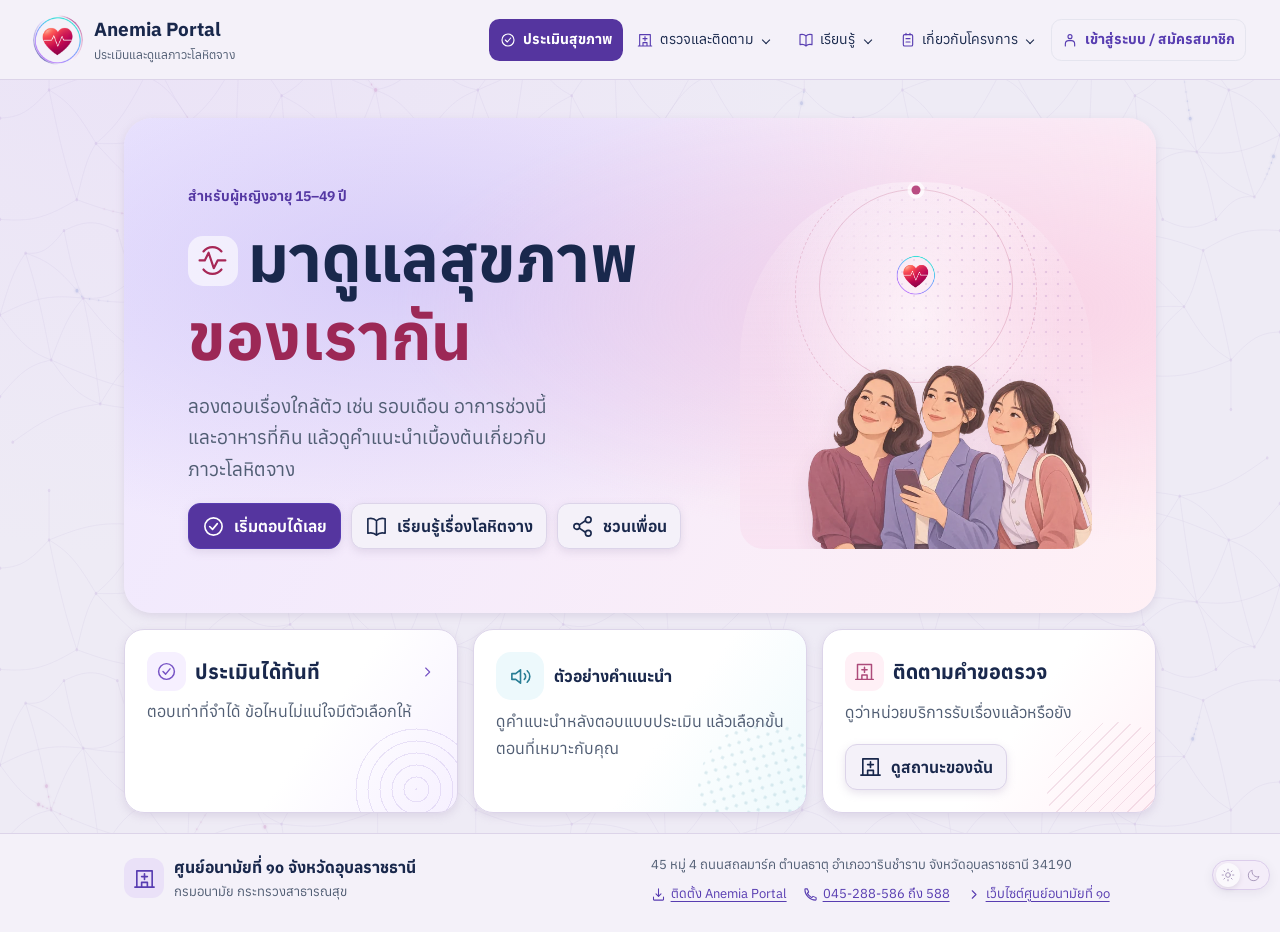
==== index.html @ a7cf9f2a "Balance spacing across the feature infographic" ====
<!doctype html><html lang="th"><head><meta charset="utf-8"><meta name="viewport" content="width=device-width,initial-scale=1"><title>Anemia Portal | ประเมินและดูแลภาวะโลหิตจาง</title><script src="theme.js?v=5"></script><script defer src="installed-update.js"></script><script defer src="public-navigation.js?v=3"></script><link rel="stylesheet" href="style.css?v=portal-ui-v177"><link rel="manifest" href="portal.webmanifest"><link rel="apple-touch-icon" href="portal-heart-192.png"><script defer src="staff-install.js?v=9"></script><script defer src="knowledge.js"></script><script defer src="health-region-map.js"></script><script defer src="national-registry.js"></script><script defer src="admin.js?v=monthly-bars-v23"></script><script defer src="facility-directory.js"></script><script defer src="assessment-questions.js"></script><script defer src="qrcode.js?v=2.0.4"></script><script defer src="request-receipt.js?v=2"></script><script defer src="request-scanner.js?v=3"></script><script defer src="app.js?v=portal-result-v28"></script></head><body class="public-site" data-public-install-invite="home">
<header class="public-header"><div class="bar"><button class="brand" data-go="home"><span class="mark" data-icon="drop"></span><span>Anemia Portal<small>ประเมินและดูแลภาวะโลหิตจาง</small></span></button><a class="public-install-link" href="portal-install.html" data-public-install aria-label="ติดตั้งแอป Anemia Portal"><span data-icon="download"></span>ติดตั้งแอป</a><button class="public-menu-toggle" type="button" aria-controls="public-navigation" aria-expanded="false" hidden><span data-icon="menu"></span>เมนู</button><nav id="public-navigation" aria-label="เมนูหลัก">
  <button type="button" class="public-assessment-link" data-go="start"><span data-icon="check"></span>ประเมินสุขภาพ</button>
  <details class="public-nav-group" name="portal-navigation">
    <summary><span data-icon="hospital"></span>ตรวจและติดตาม<span class="public-nav-chevron" aria-hidden="true"></span></summary>
    <div class="public-nav-links">
      <button type="button" data-go="facility-directory"><span data-icon="hospital"></span>ค้นหาโรงพยาบาลและ รพ.สต.</button>
      <button type="button" data-go="track"><span data-icon="history"></span>ติดตามคำขอ</button>
    </div>
  </details>
  <details class="public-nav-group" name="portal-navigation">
    <summary><span data-icon="book"></span>เรียนรู้<span class="public-nav-chevron" aria-hidden="true"></span></summary>
    <div class="public-nav-links">
      <a href="participant-programme.php"><span data-icon="calendar"></span>กิจกรรม 12 สัปดาห์</a>
      <button type="button" data-go="learn"><span data-icon="book"></span>คลังความรู้</button>
      <a href="school-join.php"><span data-icon="book"></span>กิจกรรมโรงเรียน</a>
    </div>
  </details>
  <details class="public-nav-group" name="portal-navigation">
    <summary><span data-icon="history"></span>เกี่ยวกับโครงการ<span class="public-nav-chevron" aria-hidden="true"></span></summary>
    <div class="public-nav-links">
      <a href="index.html?view=features"><span data-icon="check"></span>ฟีเจอร์เด่นของ Anemia Portal</a>
      <button type="button" data-go="project"><span data-icon="history"></span>ข้อมูลโครงการ</button>
      <button type="button" data-go="open-data"><span data-icon="chart"></span>สถิติรายพื้นที่ (Open Data)</button>
      <a href="feedback.php"><span data-icon="check"></span>ประเมินการใช้งาน</a>
    </div>
  </details>
  <a class="public-account-link" data-public-account-guest href="participant-account.php?return=account"><span data-icon="person"></span>เข้าสู่ระบบ / สมัครสมาชิก</a>
  <details class="public-nav-group public-nav-account" name="portal-navigation" hidden>
    <summary class="public-account-link"><span data-icon="person"></span><img data-public-profile-photo width="24" height="24" alt="" hidden><span data-public-profile-name>บัญชีของฉัน</span><span class="public-nav-chevron" aria-hidden="true"></span></summary>
    <div class="public-nav-links">
      <a href="participant-account.php?return=portal"><span data-icon="person"></span>โปรไฟล์</a>
      <a href="participant-account.php?return=portal#participant-activity-title"><span data-icon="star"></span>กิจกรรมและแต้ม</a>
      <button type="button" data-go="team-challenge"><span data-icon="share"></span>ทีมของฉัน</button>
      <a href="participant-account.php?return=portal#participant-settings"><span data-icon="lock"></span>ตั้งค่าบัญชี</a>
    </div>
  </details>
</nav></div></header>
<main id="main" tabindex="-1">
 <section class="panel portal-startup" id="portal-startup">
  <h1 class="title">Anemia Portal</h1>
  <p id="portal-startup-message" role="status">กำลังเปิดหน้าบ้าน</p>
  <div class="actions">
   <a class="action primary" href="index.html">โหลดหน้าใหม่</a>
   <a class="action" href="login.php">เข้าสู่ระบบ</a>
  </div>
  <noscript><p>เปิด JavaScript ในเบราว์เซอร์เพื่อใช้แบบประเมิน คลังความรู้ และค้นหาสถานบริการ</p></noscript>
 </section>
</main>
<script>
window.addEventListener('load', () => {
 const message = document.getElementById('portal-startup-message');
 if (message) message.textContent = 'ยังเปิดหน้าบ้านไม่ได้ ลองโหลดหน้าใหม่อีกครั้ง';
},{once:true});
</script><footer class="site-footer">
  <div class="footer-inner">
    <div class="footer-identity">
      <span class="mark" data-icon="hospital"></span>
      <div><strong>ศูนย์อนามัยที่ ๑๐ จังหวัดอุบลราชธานี</strong>
        <p>กรมอนามัย กระทรวงสาธารณสุข</p></div>
    </div>
    <address>
      <p>45 หมู่ 4 ถนนสถลมาร์ค ตำบลธาตุ อำเภอวารินชำราบ จังหวัดอุบลราชธานี 34190</p>
      <div class="footer-links">
        <a href="portal-install.html" data-public-install><span data-icon="download"></span>ติดตั้ง Anemia Portal</a>
        <a href="tel:+6645288586"><span data-icon="phone"></span>045-288-586 ถึง 588</a>
        <a href="https://hpc10.anamai.moph.go.th/" target="_blank" rel="noopener"><span data-icon="next"></span>เว็บไซต์ศูนย์อนามัยที่ ๑๐</a>
      </div>
    </address>
  </div>
</footer>
</body></html>
---- style.css ----
@font-face {
  font-family: Anuphan;
  src: url("Anuphan.ttf") format("truetype");
  font-weight: 100 900;
  font-display: swap;
}
:root{color-scheme:light;--ink:#19284c;--muted:#505d73;--violet:#583db1;--line:#e5e5ef;--pink:#a72756}*{box-sizing:border-box}body{margin:0;background:#faf9fe;color:var(--ink);font-family:Anuphan,"Leelawadee UI",Tahoma,sans-serif;line-height:1.65}header{background:white;border-bottom:1px solid var(--line)}.bar{max-width:1080px;margin:auto;display:flex;justify-content:space-between;align-items:center;padding:14px 24px;gap:12px}.brand{display:flex;align-items:center;gap:12px;text-align:left;font-weight:720;font-size:19px;padding:0;border:0}.brand small{display:block;font-size:12px;font-weight:400;color:var(--muted)}.mark,.iconbox{display:grid;place-items:center;border-radius:15px;background:#f0eaff;color:var(--violet);width:48px;height:48px;flex:none}.mark{background:#fbe7ef;color:var(--pink)}nav{display:flex;gap:8px}button{font:inherit;cursor:pointer;border:1px solid transparent;background:transparent;color:inherit;border-radius:12px;padding:9px 13px}button:hover{background:#f0eaff}button:focus-visible{outline:3px solid #8670e0;outline-offset:3px}main{max-width:1080px;margin:auto;padding:38px 24px 20px;min-height:70vh;outline:none}.hero{border-radius:28px;padding:clamp(25px,6vw,64px);background:linear-gradient(120deg,#eee8ff,#fff0f5);display:grid;grid-template-columns:1.5fr 1fr;align-items:center;gap:24px}.hero h1{font-size:clamp(37px,5.3vw,64px);font-weight:790;line-height:1.23;margin:10px 0 15px}.hero h1 span{display:block;color:#9c2856}.hero p{font-size:clamp(16px,2vw,19px);max-width:33ch}.hero p,p{color:var(--muted);margin:8px 0 18px}.eyebrow{color:#5437a3;font-size:14px;font-weight:660}.hero-art{display:grid;place-items:center;min-height:235px;position:relative}.hero-art .halo{display:grid;place-items:center;width:190px;height:190px;border-radius:50%;background:#fff9;box-shadow:0 0 0 18px #ffffff59,0 0 0 35px #ffffff38;color:#ae3563}.halo svg{width:98px;height:98px}.actions{display:flex;gap:10px;flex-wrap:wrap}.action{display:inline-flex;align-items:center;justify-content:center;gap:9px;background:white;border-color:#dcd7ed;font-weight:650}.primary{background:var(--violet);border-color:var(--violet);color:white}.primary:hover{background:#493198}.grid{display:grid;grid-template-columns:repeat(3,minmax(0,1fr));gap:15px;margin-top:16px}.card,.panel{background:white;border:1px solid var(--line);border-radius:20px;padding:22px}.card h3{font-size:20px;font-weight:700;margin:10px 0 3px}.panel{max-width:690px;margin:auto;padding:clamp(20px,5vw,40px)}.wide{max-width:none}.title{line-height:1.38;font-weight:720;margin:13px 0}.panel h1.title{font-size:clamp(26px,4.4vw,37px)}.panel h2.title{font-size:clamp(20px,3vw,26px)}.choice{display:block;width:100%;text-align:left;border-color:#ddd9eb;margin:9px 0;padding:13px 15px;background:#fff}.progress{height:7px;background:#eeeaf7;border-radius:12px;overflow:hidden;margin:12px 0 24px}.progress div{height:100%;background:#785bd4}.status{display:flex;align-items:center;gap:14px;padding:15px;border-radius:14px;background:#f0ecfb;margin:12px 0}.status.high{background:#fff0f2;color:#9b254a}.status.low{background:#e9f7ef;color:#176746}.status.medium{background:#fff4df;color:#78520b}.status strong{display:block}.stack>*+*{margin-top:12px}.back{padding-left:0;color:var(--violet);margin-bottom:10px}.notice{font-size:14px;color:var(--muted)}table{width:100%;border-collapse:collapse}th,td{text-align:left;padding:12px;border-bottom:1px solid var(--line)}footer{text-align:center;padding:20px;color:var(--muted);font-size:13px}svg{width:23px;height:23px;vertical-align:middle}.small{font-size:14px}select{font:inherit;width:100%;padding:10px;border:1px solid #dcd7ed;border-radius:10px;background:white;margin:8px 0 16px}@media(max-width:680px){main{padding:20px 14px}.bar{padding:10px 14px}.brand{font-size:16px}.brand small{display:none}nav button{padding:7px;font-size:13px}.hero{grid-template-columns:1fr}.hero-art{display:none}.grid{grid-template-columns:1fr}.actions .action{flex-grow:1}.tablewrap{overflow:auto}}
/* Keep motion on the illustrations and feedback, away from text being read. */
.hero { position: relative; overflow: hidden; isolation: isolate; }
.hero::before {
  content: ""; position: absolute; z-index: -1; inset: -45%;
  background: radial-gradient(ellipse at 68% 44%, #f6b6d580, transparent 32%),
              radial-gradient(ellipse at 38% 40%, #bcb0f580, transparent 34%);
  animation: hero-glow 12s ease-in-out infinite alternate;
}

.hero > div:first-child, .panel { animation: enter-screen .34s ease-out both; }
.hero + .grid .card { animation: enter-screen .42s ease-out both; }
.hero + .grid .card:nth-child(2) { animation-delay: .07s; }
.hero + .grid .card:nth-child(3) { animation-delay: .14s; }
.status .iconbox { animation: arrive-icon .42s ease-out both; }
.action, .choice { transition: background-color .18s, border-color .18s, box-shadow .18s, transform .18s; }
.action:active, .choice:active { transform: scale(.98); }
@media (hover:hover) {
  .action:hover { transform: translateY(-2px); box-shadow: 0 6px 15px #583db120; }
  .choice:hover { border-color: #a997d9; }
}
@keyframes hero-glow { from { transform: translate(-4%, -2%); } to { transform: translate(5%, 4%) scale(1.08); } }
@keyframes float-drop { 0%,100% { transform: translateY(0); } 50% { transform: translateY(-9px); } }
@keyframes enter-screen { from { opacity: 0; transform: translateY(9px); } to { opacity: 1; transform: translateY(0); } }
@keyframes arrive-icon { from { opacity: 0; transform: scale(.82); } to { opacity: 1; transform: scale(1); } }
@media (max-width:680px) {
  .hero-art { display: grid; min-height: 100px; grid-row: 1; justify-self: end; }
  .hero-art .halo { width: 76px; height: 76px; box-shadow: 0 0 0 10px #ffffff60; }
  .hero-art .halo svg { width: 46px; height: 46px; }
  .hero { gap: 3px; }
}
@media (prefers-reduced-motion:reduce) {
  .hero::before, .hero-art .halo, .hero-ring,
  .hero > div:first-child, .panel, .hero + .grid .card, .status .iconbox { animation: none; }
  .action, .choice { transition: none; }
  .action:hover, .action:active, .choice:active { transform: none; }
}
.question-top { display:flex; align-items:center; gap:18px; margin-bottom:14px; }
.question-top .back { flex:none; margin:0; }
.question-progress { height:5px; width:100%; background:#eeebf4; border-radius:99px; overflow:hidden; }
.question-progress span { display:block; height:100%; background:linear-gradient(90deg,#785bd4,#b55388); border-radius:inherit; }
.question-scene { padding:clamp(20px,5vw,34px); border-radius:20px; background:#f5edff; }
.scene-calendar { background:linear-gradient(130deg,#fcecf5,#f8efff); }
.scene-pulse { background:linear-gradient(130deg,#eee9ff,#f5f1ff); }
.scene-history { background:linear-gradient(130deg,#e9f3fc,#f1effc); }
.question-topic { display:inline-flex; gap:8px; align-items:center; color:#5437a3; background:#ffffffd4; border-radius:20px; padding:5px 12px; font-weight:690; }
.question-topic svg { width:19px; height:19px; }
.question-scene p { margin:15px 0 4px; }
.question-scene h1.title { font-size:clamp(22px,4vw,32px); margin:0; }
.question-options { margin:15px 0 9px; }
.question-options .choice { display:flex; align-items:center; justify-content:space-between; gap:12px; margin:8px 0; font-weight:620; }
.question-options svg { width:17px; height:17px; flex:none; color:#6950a8; }
.question-options .choice[aria-pressed=true] { background:#f3ecff; border-color:#a997d9; }
.question-top { margin-bottom:8px; justify-content:space-between; }
.progress-caption { background:#f0eafb; color:#583da8; font-size:14px; font-weight:660; padding:5px 12px; border-radius:999px; }
.question-progress { margin-bottom:16px; }
.question-scene { padding:21px 23px; }
.question-scene h1.title { margin:12px 0 2px; }
.question-scene p { margin:4px 0 0; }
.question-options .option-card { display:grid; grid-template-columns:44px minmax(0,1fr) 23px; gap:12px; min-height:67px; border-color:#e2dcec; border-radius:16px; box-shadow:0 2px 5px #30205208; }
.option-art { display:grid; place-items:center; width:44px; height:44px; border-radius:12px; color:#5a3ba5; background:#f0eafa; font-weight:750; }
.option-art svg { width:22px; height:22px; color:inherit; }
.option-copy strong { display:block; font-weight:700; }
.option-copy small { display:block; font-weight:450; color:var(--muted); line-height:1.45; }
.option-state { text-align:center; }
.answer-note { display:flex; align-items:center; gap:9px; margin-top:16px; padding:11px 13px; border-radius:12px; background:#f6f3fb; color:var(--muted); font-size:14px; }
.answer-note svg { flex:none; width:17px; height:17px; color:var(--violet); }
.result-summary { align-items:flex-start; padding:22px; }
.result-summary p { margin:0; }
.result-links { display:flex; flex-wrap:wrap; gap:9px; margin-top:14px; }
.action:disabled { opacity:.55; cursor:default; }
.question-scene { display:grid; grid-template-columns:minmax(0,1fr) clamp(70px,15vw,118px); align-items:center; gap:10px; }
.topic-art { display:grid; place-items:center; aspect-ratio:1; border-radius:45%; background:#ffffffa8; box-shadow:0 5px 16px #39235f10; }
.topic-art svg { width:90%; height:90%; filter:drop-shadow(0 4px 3px #29204124); }
.scene-food { background:linear-gradient(125deg,#e5f3ec,#f3f8eb); }
.scene-cup { background:linear-gradient(125deg,#faede4,#f9eef5); }
.option-art svg[viewBox="0 0 72 72"] { width:39px; height:39px; }
@media (max-width:410px) { .question-scene { grid-template-columns:minmax(0,1fr) 57px; padding:15px; } }
.measurements { margin-top:16px; }
.measurement-grid { display:grid; grid-template-columns:repeat(2,minmax(0,1fr)); gap:12px; }
.measurement-grid label { font-weight:650; }
.measurement-grid input { display:block; width:100%; min-height:48px; margin-top:6px; padding:9px 12px; color:var(--ink); background:white; border:1px solid #dcd7ed; border-radius:12px; font:inherit; }
.measurement-grid input:focus-visible { outline:2px solid var(--violet); outline-offset:2px; }
#measurement-message:empty { margin:12px 0; }
.result-next h2,.result-review h2 { font-size:19px; line-height:1.4; margin:0 0 10px; }
.next-card { width:100%; display:grid; grid-template-columns:auto minmax(0,1fr) auto; gap:12px; align-items:center; text-align:left; padding:13px; }
.next-card .iconbox { width:42px; height:42px; background:#ffffff29; color:white; }
.next-card strong,.next-card small { display:block; }
.next-card strong { font-size:17px; }
.next-card small { color:#f5eeff; line-height:1.45; }
.result-review { margin-top:14px; }
.result-review p { margin-bottom:12px; }
/* Result cards */
.result-view { display:grid; gap:14px; }
.result-view > .back { justify-self:start; margin:0; }
.result-view .result-summary {
  display:grid; grid-template-columns:minmax(0,1fr) auto; gap:16px;
  align-items:center; margin:0; padding:clamp(18px,4vw,28px);
  border-radius:24px; border:1px solid var(--result-edge);
  background:linear-gradient(132deg,var(--result-soft),var(--result-glow));
  color:var(--result-ink);
  --result-soft:#f7f2ff; --result-glow:#eee6ff; --result-ink:#523699; --result-edge:#e6d8fa;
}
.result-view .result-summary.low { --result-soft:#f2fbf6; --result-glow:#dff3e7; --result-ink:#216349; --result-edge:#cce6d7; }
.result-view .result-summary.medium { --result-soft:#fffbef; --result-glow:#fbeaca; --result-ink:#79500e; --result-edge:#f0dfb7; }
.result-view .result-summary.high { --result-soft:#fff6f7; --result-glow:#f9e1ea; --result-ink:#932b51; --result-edge:#f0cfdc; }
.result-copy p { color:var(--ink); }
.result-emblem {
  display:grid; place-items:center; width:clamp(52px,14vw,86px); aspect-ratio:1;
  border-radius:34%; background:#fff9; box-shadow:0 6px 20px #3d235213;
}
.result-emblem svg { width:54%; height:54%; }
.result-view .card { padding:clamp(16px,4vw,23px); box-shadow:0 4px 16px #32204d08; }
.result-view .next-card { border-radius:15px; background:linear-gradient(115deg,#5b3fb0,#6848b8); }
.result-view .next-card:hover { background:#4c319f; }
.result-view .result-review,.result-view > .notice,.result-view > .status { margin:0; }
.result-view > .status:not(.result-summary) { background:#f3eefc; border:1px solid #e6dcf6; border-radius:20px; align-items:flex-start; padding:clamp(16px,4vw,22px); }
.result-view .status p.small { margin-bottom:10px; }
.result-section-title { display:flex; align-items:center; gap:10px; margin-bottom:8px; }
.result-section-title .iconbox { width:36px; height:36px; border-radius:11px; }
.result-section-title h2 { margin:0; }
/* An illustrated result cover, followed by the actions on a single reading path. */
main:has(.result-view) { max-width:1000px; }
.panel:has(.result-view) { max-width:810px; padding:0; background:none; border:0; }
.result-view { gap:16px; }
.result-view .result-summary {
  position:relative; isolation:isolate; overflow:hidden; gap:0;
  padding:clamp(20px,5vw,42px); grid-template-columns:minmax(0,1.15fr) minmax(125px,.85fr);
  min-height:246px; border:0; border-radius:28px;
  background:radial-gradient(ellipse at 82% 12%,#ffffffc4 0%,transparent 56%),
             linear-gradient(122deg,var(--result-soft),var(--result-glow) 74%,var(--result-edge));
}
.result-copy { position:relative; z-index:1; }
.result-copy > .small {
  display:inline-flex; border-radius:999px; background:#ffffffa8;
  font-weight:700; padding:5px 12px; letter-spacing:.01em;
}
.result-copy h1.title { font-size:clamp(29px,5.2vw,48px); font-weight:800; line-height:1.15; margin:13px 0 10px; }
.result-copy p { max-width:29ch; }
.result-art { position:relative; display:grid; place-items:center; min-height:195px; color:var(--result-ink); }
.result-orbit { position:absolute; width:78%; max-width:208px; aspect-ratio:1; border:1px solid #ffffffd6; border-radius:50%; transform:rotate(-18deg) scaleY(.66); }
.result-orbit.orbit-inner { width:64%; transform:rotate(20deg) scaleY(.82); border-color:#ffffffa4; }
.result-emblem { width:clamp(88px,17vw,149px); border-radius:42%; background:#ffffffb8; box-shadow:0 21px 35px #4e305124,inset 0 0 0 1px #fff; transform:rotate(-8deg); }
.result-emblem svg { width:76%; height:76%; filter:drop-shadow(0 7px 7px #37204c29); }
.result-satellite { position:absolute; right:12%; top:17%; display:grid; place-items:center; width:38px; height:38px; border-radius:13px; background:white; box-shadow:0 7px 15px #4327481c; transform:rotate(10deg); }
.result-glint { position:absolute; left:13%; bottom:18%; font-size:25px; line-height:1; }
.result-view .card { border-color:#e8e2f0; border-radius:22px; box-shadow:0 8px 22px #3520520a; }
.result-next h2,.result-review h2 { font-size:22px; font-weight:750; }
.result-view .next-card { padding:15px; background:linear-gradient(110deg,#46308e,#7049be); }
.result-view .next-card strong { font-size:19px; }
.result-view > .status:not(.result-summary) { background:linear-gradient(105deg,#f5f0ff,#fcfaff); }
@media (max-width:520px) {
  .result-view .result-summary { grid-template-columns:minmax(0,1fr) 102px; min-height:190px; gap:4px; }
  .result-art { min-height:125px; }
  .result-emblem { width:76px; }
  .result-satellite { width:27px; height:27px; right:0; top:7%; }
  .result-satellite svg { width:17px; height:17px; }
  .result-glint { left:0; bottom:10%; font-size:18px; }
}

.hero-art .halo { z-index:1; }
.hero-ring {
  position:absolute; box-sizing:border-box; aspect-ratio:1; border-radius:50%;
  border:1px solid #a7275630; pointer-events:none;
  animation:hero-orbit 15s linear infinite;
}
.ring-inner { width:min(76%,241px); }
.ring-outer { width:min(91%,285px); border-style:dashed; animation-duration:23s; animation-direction:reverse; }
.hero-ring::after {
  content:""; position:absolute; top:0; left:50%; translate:-50% -50%;
  width:9px; height:9px; border-radius:50%; background:#b94c82;
  box-shadow:0 0 0 4px #ffffffa8;
}
.ring-outer::after { background:#8262c6; width:7px; height:7px; }
@keyframes hero-orbit { from { transform:rotate(18deg); } to { transform:rotate(378deg); } }
@media (max-width:680px) {
  .hero-art { justify-self:center; width:130px; min-height:130px; }
  .ring-inner { width:100px; }
  .ring-outer { width:124px; }
}
@media (prefers-reduced-motion:reduce) { .hero-ring { animation:none; } }

/* Place the portrait and orbit inside one illustration frame. */
.hero-art {
  isolation:isolate; overflow:hidden; align-self:stretch;
  min-height:290px; border-radius:48% 48% 24px 24px;
  background:radial-gradient(ellipse at 50% 37%,#fff9 2%,transparent 61%),
             linear-gradient(180deg,#ffffff30,#f8d6eb70);
}
.hero-art .halo {
  position:absolute; top:16%; width:68px; height:68px;
  box-shadow:0 0 0 9px #ffffff48; background:#ffffffbe;
}
.hero-art .halo svg { width:39px; height:39px; }
.hero-ring { top:2%; width:55%; z-index:0; }
.hero-ring.ring-outer { top:-3%; width:69%; }
.hero-pattern {
  position:absolute; inset:0; z-index:-1; pointer-events:none;
  background:radial-gradient(circle,#9967b177 1px,transparent 1.6px) 0 0 / 12px 12px;
  mask-image:radial-gradient(ellipse at 75% 23%,#0009 0%,transparent 53%);
}
.hero-portrait {
  position:absolute; z-index:2; width:min(91%,285px); height:auto;
  right:0; bottom:0; transform:scaleX(-1); transform-origin:center;
  opacity:.94; pointer-events:none;
  filter:drop-shadow(0 7px 12px #6f35551a);
}
@media (max-width:680px) {
  .hero { gap:20px; }
  .hero-art { grid-row:auto; min-height:170px; width:min(100%,310px); justify-self:center; }
  .hero-art .halo { top:10%; width:45px; height:45px; box-shadow:0 0 0 6px #ffffff48; }
  .hero-art .halo svg { width:26px; height:26px; }
  .hero-ring { top:0; width:104px; }
  .hero-ring.ring-outer { top:-7%; width:128px; }
  .hero-portrait { width:min(78%,175px); }
}
.data-hero { display:flex; align-items:flex-start; gap:14px; border:0; border-radius:20px; padding:clamp(16px,4vw,28px); background:linear-gradient(115deg,#eee7ff,#fff0f5); }
.data-hero p { margin-bottom:0; }
.data-filters { display:grid; grid-template-columns:repeat(2,minmax(0,1fr)); gap:12px; margin-top:18px; }
.data-filters label { font-weight:680; }
.data-filters select { margin-bottom:0; }
.data-kpis strong { display:block; font-size:clamp(26px,4vw,37px); color:var(--violet); line-height:1.2; }
.data-chart { margin-top:15px; }
.data-chart h2 { margin:0; font-size:22px; }
.data-row { display:grid; grid-template-columns:1fr auto; gap:5px 12px; margin-bottom:12px; }
.data-row strong { font-size:14px; }
.data-track { grid-column:1/-1; height:10px; background:#f1edf7; border-radius:999px; overflow:hidden; }
.data-track span { display:block; height:100%; border-radius:inherit; }
.data-track .low { background:#378b69; }.data-track .medium { background:#d6912e; }.data-track .high { background:#ad3a67; }
@media(max-width:460px) {
  .bar { flex-wrap:wrap; }
  .bar nav { flex-wrap:wrap; }
  .data-kpis { grid-template-columns:repeat(3,minmax(0,1fr)); gap:6px; }
  .data-kpis .card { padding:9px; font-size:12px; }
  .data-kpis strong { font-size:23px; }
}
/* Public dashboard */
.data-hero {
  position:relative; overflow:hidden; isolation:isolate; align-items:center; justify-content:space-between;
  padding:clamp(20px,5vw,40px);
  background:radial-gradient(ellipse at 88% 13%,#8768d0 0%,transparent 54%),linear-gradient(128deg,#29204e,#4e358e);
  color:#fff;
}
.data-hero .eyebrow { color:#eeeaff; }
.data-hero .eyebrow span { margin-left:7px; padding:3px 9px; border:1px solid #fff7; border-radius:20px; font-size:12px; }
.data-hero p { color:#f0eaff; }
.data-hero-art { display:grid; place-items:center; flex:none; width:118px; aspect-ratio:1; border:1px solid #ffffff45; border-radius:30%; background:#fff2; transform:rotate(-10deg); }
.data-hero-art .iconbox { width:74px; height:74px; background:#fff3; color:white; }
.data-hero-art svg { width:46px; height:46px; }
.data-toolbar { display:flex; align-items:end; gap:14px; padding:13px; margin-top:14px; border:1px solid var(--line); border-radius:16px; }
.data-toolbar .data-filters { flex:1; margin-top:0; }
.data-toolbar button { color:var(--violet); white-space:nowrap; min-height:48px; }
.data-kpis .card { position:relative; padding-top:16px; }
.data-kpis .iconbox { width:34px; height:34px; margin-bottom:10px; border-radius:11px; }
.data-kpis .iconbox svg { width:19px; height:19px; }
.data-kpis .card:nth-child(2) .iconbox { color:#216349; background:#e8f6ed; }
.data-kpis .card:nth-child(3) .iconbox { color:#79500e; background:#fff3da; }
.data-kpis strong { margin-bottom:5px; }
.data-chart { box-shadow:0 5px 20px #33225008; }
.data-cta { display:flex; flex-wrap:wrap; align-items:center; justify-content:space-between; gap:12px; background:#f6f0ff; }
@media(max-width:600px) {
 .data-toolbar { display:grid; gap:8px; }
 .data-toolbar button { justify-self:start; min-height:42px; }
 .data-hero-art { width:66px; }
 .data-hero-art .iconbox { width:45px; height:45px; }
 .data-hero-art svg { width:29px; height:29px; }
}
.data-heading { display:flex; align-items:center; gap:10px; }
.data-heading > svg { flex:none; width:25px; height:25px; }
.data-heading .iconbox { width:37px; height:37px; border-radius:11px; }
.data-heading .iconbox svg { width:20px; height:20px; }
.data-filter-label { display:flex; align-items:center; gap:7px; }
.data-filter-label svg { width:17px; height:17px; color:var(--violet); }
.home-title-icon {
  display:inline-grid; place-items:center; width:.78em; height:.78em; margin-right:.16em;
  border-radius:30%; background:#fff9; color:#a72756; vertical-align:.08em;
}
.home-title-icon svg { width:62%; height:62%; }
.home-card-title { display:flex; align-items:center; gap:9px; }
.hero + .grid .home-card-title { margin:0; }
.home-card-title .iconbox { width:39px; height:39px; border-radius:12px; }
.home-card-title svg { width:21px; height:21px; }
.bar nav button { display:inline-flex; align-items:center; gap:6px; white-space:nowrap; }
.bar nav svg { width:16px; height:16px; color:var(--violet); }
@media(max-width:600px) { .bar { flex-wrap:wrap; } }
/* Compact back navigation with a full touch target. */
.back {
  display:inline-grid; place-items:center; width:44px; height:44px;
  padding:0; margin:0 0 4px; border-radius:12px;
}
.back svg { width:20px; height:20px; }
.panel:has(> .back), .panel:has(> .question-top) { padding-top:clamp(8px,2vw,14px); }
.result-view { row-gap:12px; }
.result-view > .back { margin-bottom:-8px; }
.question-top { margin-bottom:5px; }
/* Decorative artwork and a single sweep on the homepage feature cards. */
.hero + .grid .card {
  position:relative;
  isolation:isolate;
  overflow:hidden;
  --feature-ink:#7754c5;
  --feature-pale:#f6f0ff;
  background:linear-gradient(125deg,#fff 57%,var(--feature-pale));
}
.hero + .grid .card:nth-child(2) {
  --feature-ink:#287e95;
  --feature-pale:#edf9fc;
}
.hero + .grid .card:nth-child(3) {
  --feature-ink:#ad4b7a;
  --feature-pale:#fff0f6;
}
.hero + .grid .card .iconbox {
  color:var(--feature-ink);
  background:var(--feature-pale);
}
.hero + .grid .card::before {
  content:"";
  position:absolute;
  inset:auto -27px -45px auto;
  z-index:-1;
  width:135px;
  aspect-ratio:1;
  border-radius:50%;
  opacity:.14;
  pointer-events:none;
  background:repeating-radial-gradient(circle,var(--feature-ink) 0 1px,transparent 1px 12px);
}
.hero + .grid .card:nth-child(2)::before {
  background:radial-gradient(circle,var(--feature-ink) 1.3px,transparent 2px) 0 0 / 10px 10px;
  transform:rotate(-16deg);
}
.hero + .grid .card:nth-child(3)::before {
  background:repeating-linear-gradient(135deg,var(--feature-ink) 0 1px,transparent 1px 10px);
}
.hero + .grid .card::after {
  content:"";
  position:absolute;
  inset:0;
  z-index:-1;
  pointer-events:none;
  background:linear-gradient(110deg,transparent 29%,#9b7cda24 45%,#fff 50%,#9b7cda24 55%,transparent 71%);
  transform:translateX(-110%);
}
@media (hover:hover) and (prefers-reduced-motion:no-preference) {
  .hero + .grid .card:hover::after { animation:feature-sweep .7s ease-out both; }
}
@keyframes feature-sweep {
  from { transform:translateX(-110%); }
  to { transform:translateX(110%); }
}
.knowledge-hero { background:linear-gradient(115deg,#ede6ff,#fff1f6); border:0; border-radius:21px; padding:clamp(16px,4vw,26px); }
.knowledge-hero .iconbox { background:#fff9; margin-bottom:8px; }
.knowledge-hero p { margin-bottom:0; }
.knowledge-tools { margin:18px 0; }
.knowledge-tools label { display:block; font-weight:700; }
.knowledge-tools input { font:inherit; width:min(100%,430px); padding:10px 13px; margin:4px 0 10px; border:1px solid #dcd7ed; border-radius:12px; }
.knowledge-filters { display:flex; flex-wrap:wrap; gap:7px; }
.knowledge-filters .action[aria-pressed=true] { background:var(--violet); color:white; }
.knowledge-grid { display:grid; grid-template-columns:repeat(2,minmax(0,1fr)); gap:10px; }
.knowledge-card { width:100%; display:grid; grid-template-columns:auto minmax(0,1fr) auto; gap:11px; align-items:center; padding:14px; text-align:left; }
.knowledge-card:hover { background:#f8f4ff; border-color:#cdbbeb; }
.knowledge-card strong,.knowledge-card small,.knowledge-card span span { display:block; }
.knowledge-card strong { font-size:17px; }
.knowledge-card small { color:var(--violet); }
.knowledge-card span span { color:var(--muted); font-size:14px; }
.knowledge-card > svg { width:17px; color:var(--violet); }
.knowledge-body { padding:9px 0; }
.knowledge-body p { color:var(--ink); }
.knowledge-program { margin-top:20px; }
.knowledge-program h2,.knowledge-sources h2 { margin:0; font-size:20px; }
.knowledge-sources a { color:var(--violet); }
@media(max-width:680px) { .knowledge-grid { grid-template-columns:1fr; } }
.site-footer { padding:0; border-top:1px solid var(--line); background:#f4effa; text-align:left; }
.footer-inner { max-width:1080px; margin:auto; padding:20px 24px; display:flex; flex-wrap:wrap; justify-content:space-between; align-items:flex-start; gap:12px 24px; }
.footer-identity { display:flex; align-items:center; gap:10px; }
.footer-identity .mark { width:40px; height:40px; border-radius:12px; background:#eae1f8; color:var(--violet); }
.footer-identity strong { font-size:16px; color:var(--ink); }
.site-footer p { margin:0; }
.site-footer address { font-style:normal; }
.footer-links { display:flex; flex-wrap:wrap; column-gap:16px; }
.footer-links a { display:inline-flex; align-items:center; gap:5px; min-height:36px; color:var(--violet); text-underline-offset:3px; }
.footer-links svg { width:15px; height:15px; }
@media(max-width:680px) { .footer-inner { padding:16px; } }
body:has(.admin-shell) main { max-width:1380px; }
.panel:has(.admin-shell) { padding:0; overflow:hidden; }
.admin-shell { display:block; }
.admin-brand { display:flex; align-items:center; gap:9px; font-size:17px; margin-bottom:15px; }
.admin-tab { display:flex; align-items:center; gap:9px; text-align:left; }
.admin-tab[aria-current=page] { background:#e4d9f8; color:#452d91; font-weight:750; }
.admin-tab svg { width:18px; height:18px; }
.admin-content { min-width:0; padding:clamp(14px,3vw,30px); }
.admin-heading { padding:clamp(15px,3vw,26px); background:linear-gradient(110deg,#302657,#674ab0); color:white; border-radius:18px; margin-bottom:16px; }
.admin-heading .title,.admin-heading p { margin:0; }
.admin-heading p { color:#f0e8ff; margin-top:5px; }
.admin-filters { display:grid; grid-template-columns:repeat(2,minmax(0,240px)); gap:10px; }
.admin-filters select { margin-bottom:0; }
.admin-report-meta { margin:9px 0 13px; }
.admin-kpis,.admin-accounts { display:grid; grid-template-columns:repeat(auto-fit,minmax(150px,1fr)); gap:10px; margin-bottom:15px; }
.admin-kpis .card,.admin-account { padding:14px; }
.admin-kpis .iconbox { width:35px; height:35px; border-radius:10px; }
.admin-kpis .iconbox svg { width:18px; height:18px; }
.admin-kpis span:not(.iconbox),.admin-kpis strong { display:block; }
.admin-kpis strong { font-size:26px; color:var(--violet); }
.admin-report-top { display:flex; flex-wrap:wrap; align-items:center; justify-content:space-between; gap:10px; }
.admin-report h2,.admin-account h2 { font-size:18px; margin:0; }
.admin-report .notice { margin:12px 0 0; }
.admin-report .tablewrap { overflow:auto; }
.admin-table { margin-top:10px; }
.admin-table thead { background:#f4f0fb; }
.admin-table th,.admin-table td { white-space:nowrap; }
.admin-accounts { grid-template-columns:repeat(auto-fit,minmax(225px,1fr)); }
.admin-account p { margin:3px 0 9px; }
.admin-check { display:flex; align-items:center; gap:6px; margin-bottom:9px; }
@media(max-width:740px) {
 .admin-shell { grid-template-columns:1fr; }
}
@media print {
 body:has(.admin-shell) { background:white; }
 body:has(.admin-shell) > header,body:has(.admin-shell) > footer,.admin-shell .no-print { display:none!important; }
 body:has(.admin-shell) main,.admin-content { margin:0; padding:0; }
 .admin-shell { display:block; }
 .panel:has(.admin-shell),.admin-report { border:0; }
 .admin-heading { color:#19284c; background:none; border-bottom:1px solid #ddd; padding:0 0 10px; border-radius:0; }
 .admin-heading p { color:#505d73; }
 .admin-kpis { grid-template-columns:repeat(4,1fr); }
 .admin-report .tablewrap { overflow:visible; }
 .admin-table thead { display:table-header-group; }
 .admin-table tr { break-inside:avoid; }
 .admin-table td,.admin-table th { padding:6px; font-size:12px; }
}
.facility-search { margin-top:14px; }
.facility-search h2,.facility-card h2 { font-size:18px; margin:0; line-height:1.35; }
.facility-search label { display:block; font-weight:650; margin-top:12px; }
.facility-search select { margin-bottom:0; }
.facility-list { display:grid; gap:12px; }
.facility-heading { display:flex; align-items:center; gap:10px; }
.facility-heading p { margin:3px 0; }
.facility-badge { display:inline-flex; margin-top:10px; border-radius:99px; padding:4px 11px; color:#705211; background:#fff2d9; font-weight:650; font-size:14px; }
.facility-badge.onsite { color:#216049; background:#e6f6ed; }
.symptom-mode { margin-top:12px; }
.symptom-mode[aria-pressed=true] { color:var(--violet); background:#f0eaff; border-color:#bba9e6; }
.facility-query { display:flex; gap:8px; flex-wrap:wrap; margin:6px 0 12px; }
.facility-query input { flex:1 1 220px; max-width:100%; border:1px solid #dcd7ed; border-radius:12px; padding:9px 12px; font:inherit; }
.facility-map { margin-top:9px; text-decoration:none; }
.facility-heading h3 { margin:0; font-size:18px; }
.facility-tabs {
  display:flex; gap:6px; padding:5px; margin-top:16px; border:1px solid #e5def0;
  border-radius:15px; background:#f3eff9;
}
.facility-tab { flex:1; background:transparent; border-color:transparent; }
.facility-tab[aria-pressed=true] { background:#fff; color:#4e319d; border-color:#e3d8f4; box-shadow:0 2px 8px #3e235519; }
.facility-tab span { border-radius:20px; background:#ebe4f8; color:#513784; padding:1px 7px; font-size:13px; }
.page-heading {
  display:grid; grid-template-columns:auto minmax(0,1fr); align-items:start; gap:clamp(8px,2vw,15px);
}
.page-heading > .iconbox { width:clamp(44px,9vw,70px); height:clamp(44px,9vw,70px); margin:0; }
.page-heading > .iconbox svg { width:55%; height:55%; }
.page-heading h1.title { margin:0 0 6px; }

.data-hero { justify-content:flex-start; gap:clamp(12px,3vw,24px); }
.data-hero h1 > svg { display:none; }
.admin-visuals { display:grid; grid-template-columns:minmax(0,1.45fr) minmax(0,1fr); gap:12px; margin-bottom:15px; }
.admin-chart-card { padding:clamp(13px,2.7vw,21px); box-shadow:0 5px 18px #39235d0b; }
.admin-chart-title { display:flex; align-items:flex-start; gap:10px; }
.admin-chart-title .iconbox { width:38px; height:38px; border-radius:12px; }
.admin-chart-title .iconbox svg { width:21px; height:21px; }
.admin-chart-title h2 { font-size:18px; line-height:1.4; margin:0; }
.admin-chart-title p { font-size:13px; margin:3px 0 0; }
.admin-legend { display:flex; flex-wrap:wrap; gap:12px; font-size:13px; margin:14px 0; }
.admin-legend span::before { content:""; display:inline-block; width:9px; height:9px; margin-right:6px; border-radius:3px; background:var(--chart-color); }
.legend-screened { --chart-color:#7050c2; }.legend-high { --chart-color:#ad3d73; }
.admin-month-chart { display:grid; grid-template-columns:repeat(var(--months),minmax(max(0px,calc(var(--chart-min-width,0px)/var(--months))),1fr)); gap:10px; text-align:center; overflow-x:auto; }
.admin-column-group { display:flex; justify-content:center; align-items:flex-end; gap:8px; height:140px; padding:26px 4px 0; border-bottom:1px solid #dfd7ed; background:repeating-linear-gradient(to top,transparent 0 30px,#f1edf7 30px 31px); }
.admin-column { display:flex; position:relative; align-items:center; justify-content:end; flex-direction:column; width:clamp(29px,9vw,58px); height:100%; }
.admin-column strong { white-space:nowrap; font-size:12px; color:var(--ink); }
.admin-column-bar { width:100%; height:var(--bar-height); border-radius:8px 8px 0 0; transform-origin:bottom; flex:none; }
.admin-column-bar.screened { background:linear-gradient(0deg,#8b6be0,#c1a7fb); }
.admin-column-bar.high { background:linear-gradient(0deg,#e85d96,#faa4c4); }
.admin-month small { display:block; margin-top:6px; color:var(--muted); }
.admin-month[aria-current=date] small {color:var(--violet);font-weight:750;}
.admin-month-empty {align-self:end;padding-bottom:.45rem;font-size:.75rem;color:var(--muted);}
.admin-ring { width:min(100%,160px); aspect-ratio:1; position:relative; display:grid; place-items:center; margin:11px auto 5px; }
.admin-ring svg { position:absolute; inset:0; width:100%; height:100%; transform:rotate(-90deg); }
.admin-ring circle { fill:none; stroke:#eee8f8; stroke-width:9; }
.admin-ring .admin-ring-value { stroke:#6c49ba; stroke-linecap:round; stroke-dasharray:100; stroke-dashoffset:calc(100 - var(--completion)); }
.admin-ring-copy { display:grid; text-align:center; }
.admin-ring-copy strong { font-size:27px; color:#5436a1; line-height:1.2; }
.admin-ring-copy span,.admin-ring-caption { color:var(--muted); font-size:13px; }
.admin-ring-caption { display:flex; justify-content:center; flex-wrap:wrap; gap:5px 13px; }
.admin-ring-caption strong { color:var(--ink); }
.admin-regions { grid-column:1/-1; }
.admin-region-chart { display:grid; grid-template-columns:repeat(auto-fit,minmax(min(100%,300px),1fr)); gap:4px 13px; margin-top:10px; }
.admin-region-bar { display:grid; grid-template-columns:minmax(9.25rem,max-content) minmax(20px,1fr) auto; align-items:center; gap:8px; text-align:left; font-size:13px; padding:6px; }
.admin-region-track { height:8px; border-radius:99px; background:#eee8f8; overflow:hidden; }
.admin-region-track i { display:block; width:var(--region-width); height:100%; background:linear-gradient(90deg,#a389ed,#5938aa); border-radius:inherit; transform-origin:left; }
@media(prefers-reduced-motion:no-preference) {
 .chart-visible .admin-column-bar { animation:admin-bars-in .65s cubic-bezier(.2,.6,.3,1) var(--month-delay) both; }
 .admin-ring-value { animation:admin-ring-in .85s ease-out both; }
 .chart-visible .admin-region-track i { animation:admin-axis-in .55s ease-out var(--region-delay) both; }
}
@keyframes admin-bars-in { from { transform:scaleY(0); } to { transform:scaleY(1); } }
@keyframes admin-axis-in { from { transform:scaleX(0); } to { transform:scaleX(1); } }
@keyframes admin-ring-in { from { stroke-dashoffset:100; } to { stroke-dashoffset:calc(100 - var(--completion)); } }
@media(max-width:820px) { .admin-visuals { grid-template-columns:1fr; } }
.admin-kpis strong [data-admin-count],.admin-ring-copy [data-admin-count] { display:inline; font-variant-numeric:tabular-nums; }
.admin-risk-layout { display:grid; grid-template-columns:minmax(100px,145px) minmax(0,1fr); align-items:center; gap:12px; margin-top:15px; }
.admin-risk-donut { position:relative; display:grid; place-items:center; width:100%; aspect-ratio:1; }
.admin-risk-donut svg { position:absolute; inset:0; width:100%; height:100%; }
.admin-risk-donut .admin-ring-copy { position:relative; }
.admin-risk-donut .admin-ring-copy strong { font-size:clamp(17px,3vw,26px); }
.admin-risk-legend,.admin-trend-labels { list-style:none; padding:0; margin:0; }
.admin-risk-legend li { display:grid; grid-template-columns:9px 1fr auto; align-items:center; gap:5px; padding:4px 0; font-size:12px; }
.admin-risk-legend i { width:8px; height:8px; border-radius:3px; background:var(--risk-color); }
.admin-risk-legend strong { white-space:nowrap; }
.admin-trend { display:block; width:100%; height:auto; margin-top:13px; overflow:visible; }
.admin-trend text { fill:#605177; font:12px Anuphan,sans-serif; }
.admin-trend .trend-value { fill:#54358a; font-weight:750; }
.admin-trend-labels { display:flex; justify-content:space-between; text-align:center; padding:0 5% 0 11%; color:var(--muted); font-size:12px; }
.admin-trend-labels li:only-child { margin:auto; }
.admin-trend-labels li[aria-current=date] {color:var(--violet);font-weight:750;}
.trend-readable { position:absolute; width:1px; height:1px; padding:0; margin:-1px; overflow:hidden; clip-path:inset(50%); white-space:nowrap; }
@media(max-width:450px) { .admin-risk-layout { grid-template-columns:1fr; } .admin-risk-donut { width:125px; margin:auto; } }
@media(prefers-reduced-motion:no-preference) {
 .admin-risk-donut svg { animation:donut-fade .6s ease-out both; }
 .admin-trend polygon { animation:enter-screen .6s ease-out both; }
 .admin-trend-line { stroke-dasharray:100; animation:admin-trend-in .75s ease-out both; }
}
@keyframes admin-trend-in { from { stroke-dashoffset:100; } to { stroke-dashoffset:0; } }
.admin-map-slot { margin-bottom:15px; }
.region-map-layout { display:grid; grid-template-columns:minmax(0,1.15fr) minmax(180px,.85fr); gap:18px; margin-top:12px; align-items:center; }
.region-map-stage { border-radius:16px; text-align:center; background:radial-gradient(ellipse at 40% 46%,#f9e9fb,#faf7ff 64%,#f4effb); }
.region-map-stage svg { display:block; margin:auto; width:min(100%,330px); height:auto; }
.region-map-shapes path { stroke:#fff; stroke-width:1.35; stroke-linejoin:round; transition:fill .2s; }
.region-map-shapes text { fill:#fff; font:bold 12px Anuphan,sans-serif; text-anchor:middle; dominant-baseline:middle; paint-order:stroke; stroke:#56446e; stroke-width:1.9; pointer-events:none; }
.region-map-shapes [role=button] { cursor:pointer; outline:none; }
.region-map-shapes [role=button]:hover path,.region-map-shapes [role=button]:focus-visible path { fill:#8564bc; stroke:#563886; stroke-width:2; }
.region-map-shapes [aria-pressed=true] path,.region-map-shapes .map-selected path { fill:#5b378f; stroke:#47216c; stroke-width:2; }
.region-map-controls h3 { margin:0 0 8px; }
.region-map-picker { display:grid; grid-template-columns:repeat(auto-fit,minmax(44px,1fr)); gap:6px; margin-bottom:9px; }
.region-map-picker button { padding:0; min-height:40px; font-weight:700; border-color:#e4d9ef; color:#5b3c86; background:#fbf7ff; }
.region-map-picker button[aria-pressed=true] { background:#5b378f; color:white; }
@media(max-width:670px) { .region-map-layout { grid-template-columns:1fr; } }
@media(prefers-reduced-motion:reduce) { .region-map-shapes path { transition:none; } }
.public-charts { display:grid; grid-template-columns:minmax(0,.9fr) minmax(0,1.1fr); gap:12px; }
.public-charts .data-chart { min-width:0; }
.public-columns { display:grid; grid-template-columns:repeat(3,minmax(0,1fr)); gap:10px; padding-top:20px; text-align:center; }
.public-column-area { height:150px; display:flex; flex-direction:column; align-items:center; justify-content:end; border-bottom:1px solid #e6deee; padding-top:25px; }
.public-column-area strong { font-size:14px; color:var(--ink); }
.public-column-bar { width:clamp(23px,58%,54px); height:var(--value); flex:none; border-radius:9px 9px 0 0; background:linear-gradient(0deg,var(--tone),color-mix(in srgb,var(--tone) 58%,white)); transform-origin:bottom; }
.public-column small { display:block; margin-top:8px; font-size:12px; color:var(--muted); }
.public-donut-layout { display:grid; grid-template-columns:minmax(110px,145px) minmax(0,1fr); gap:12px; align-items:center; margin-top:16px; }
.public-donut { position:relative; display:grid; place-items:center; width:100%; aspect-ratio:1; }
.public-donut svg { position:absolute; inset:0; width:100%; height:100%; overflow:visible; }
.public-donut :is(circle,path) { fill:none; stroke-width:16; }
.public-donut .public-donut-base { stroke:#f0eaf5; }
.public-donut path[data-public-segment] { cursor:pointer; transition:stroke-width .18s; outline:none; }
.public-donut path.segment-highlight,.public-donut path:focus-visible { stroke-width:22; }
.public-donut-center { z-index:1; pointer-events:none; text-align:center; }
.public-donut-center strong,.public-donut-center span { display:block; }
.public-donut-center strong { color:var(--violet); font-size:23px; line-height:1.25; }
.public-donut-center span { font-size:12px; }
.public-donut-detail { min-height:36px; padding:6px 8px; border-radius:9px; font-size:13px; background:#f5effa; color:#5b3b82; margin-bottom:5px; }
.public-donut-legend button { width:100%; display:grid; grid-template-columns:7px minmax(0,1fr) auto; gap:5px; align-items:center; text-align:left; padding:5px; border-radius:7px; font-size:12px; }
.public-donut-legend button.segment-highlight { background:#f3edf9; }
.public-donut-legend button i { width:7px; height:7px; border-radius:50%; background:var(--tone); }
.public-donut-legend strong { font-size:11px; white-space:nowrap; }
@media(max-width:850px) { .public-charts { grid-template-columns:1fr; } }
@media(max-width:380px) { .public-donut-layout { grid-template-columns:1fr; } .public-donut { width:130px; margin:auto; } }
@media(prefers-reduced-motion:no-preference) {
 .chart-visible .public-column-bar { animation:admin-bars-in .65s ease-out var(--delay) both; }
 .public-donut svg { animation:donut-fade .45s ease-out both; }
}
@media(prefers-reduced-motion:reduce) { .public-donut path[data-public-segment] { transition:none; } }
.public-map-stage { position:relative; }
.public-map-tooltip {
  position:absolute; z-index:1; top:10px; left:50%; transform:translateX(-50%);
  width:max-content; max-width:calc(100% - 18px); padding:7px 11px; border-radius:9px;
  background:#403058; color:#fff; font-size:13px; line-height:1.4; pointer-events:none;
}
.public-map-summary { margin:12px 0; }
.public-map-summary div { display:flex; align-items:baseline; justify-content:space-between; gap:9px; border-bottom:1px solid #ece5f3; padding:7px 0; }
.public-map-summary dt { color:var(--muted); font-size:14px; }
.public-map-summary dd { margin:0; text-align:right; font-weight:700; }
@media(prefers-reduced-motion:no-preference) { .public-map-tooltip:not([hidden]), .public-donut-detail.is-highlighted {
  animation:public-tooltip-in .26s cubic-bezier(.18,.85,.28,1) both;
 } }
@keyframes public-tooltip-in {
  from { opacity:0; translate:-20px 0; }
  to { opacity:1; translate:0 0; }
}
/* Floating navigation leaves the heading layout uninterrupted. */
.back.floating-back {
  position:fixed; z-index:20; top:50%; left:env(safe-area-inset-left,0px); translate:0 -50%;
  display:grid; place-items:center; padding:0; text-decoration:none;
  width:44px; height:44px; margin:0; border-radius:0 12px 12px 0;
  background:#faf7fe; border:1px solid #dbcfec; border-left:0;
  color:#60409f; opacity:.56; box-shadow:0 3px 10px #35205410;
}
.back.floating-back svg { width:18px; height:18px; }
.back.floating-back:hover,.back.floating-back:focus-visible,.back.floating-back:active {
  opacity:1; color:white; background:#593eb0; box-shadow:0 4px 14px #3520543d;
}
.back.floating-back:focus-visible { outline-offset:-4px; outline-color:white; }
.question-top:has(> .progress-caption) { justify-content:flex-end; }
@media(prefers-reduced-motion:no-preference) {
  .back.floating-back { transition:opacity .16s,background-color .16s,color .16s,box-shadow .16s; }
}
@media print { .back.floating-back { display:none!important; } }
.panel:has(.floating-back) { animation:none; }
.hero + .grid .home-action-card { text-align:left; display:flex; flex-direction:column; align-items:stretch; gap:7px; min-height:130px; }
.home-action-card .home-card-title > svg { margin-left:auto; width:16px; height:16px; flex:none; color:var(--feature-ink); }
.home-action-card .home-card-title strong { font-size:20px; }
.home-action-copy { color:var(--muted); }
.hero + .grid .home-action-card:hover,.hero + .grid .home-action-card:focus-visible { border-color:var(--feature-ink); }
.public-map-controls {
  padding:clamp(14px,3vw,24px); border-radius:19px;
  border:1px solid #e4d6f1;
  background:linear-gradient(155deg,#f5eefe 0%,#fcf9ff 40%,#fff 74%);
  box-shadow:0 8px 22px #49307014;
}
.public-map-heading { display:flex; align-items:flex-start; gap:10px; }
.public-map-heading .iconbox { width:40px; height:40px; border-radius:12px; background:#e9def9; }
.public-map-heading h3 { margin:0; color:#4a2a82; font-size:clamp(20px,3vw,25px); line-height:1.25; }
.public-map-heading p { margin:4px 0 0; font-size:13px; }
.public-map-controls .public-map-summary { display:grid; gap:7px; margin:14px 0; }
.public-map-controls .public-map-summary div {
  padding:9px 11px; background:#fff; border:1px solid #ede3f7; border-radius:10px;
}
.public-map-controls .public-map-summary dd { font-size:16px; color:#35205d; }
.public-map-controls .public-map-summary div:last-child { background:#fff1f7; border-color:#f2d5e4; }
.public-map-controls .public-map-summary div:last-child dd { color:#8c305c; }
.public-map-controls .region-map-picker { margin-bottom:0; }
.public-map-controls .region-map-picker + .action { margin-top:9px; }
.public-map-credit { display:block; text-align:right; margin-top:9px; }
.public-map-credit a { color:var(--muted); text-underline-offset:2px; }
.admin-risk-layout { position:relative; }
.admin-risk-donut .admin-ring-copy { pointer-events:none; }
.admin-risk-donut [data-admin-risk] { cursor:pointer; outline:none; }
.admin-risk-donut [data-admin-risk]:focus-visible,.admin-risk-donut .risk-highlight { stroke-width:21px; }
.admin-risk-legend li { display:block; padding:0; }
.admin-risk-legend button { display:grid; width:100%; grid-template-columns:9px minmax(0,1fr) auto; align-items:center; gap:5px; text-align:left; padding:4px; border-radius:6px; }
.admin-risk-legend .risk-highlight { background:#f0e9f7; }
.admin-risk-tooltip { position:absolute; z-index:2; left:0; top:0; padding:7px 10px; border-radius:8px; background:#403058; color:#fff; font-size:13px; pointer-events:none; box-shadow:0 3px 10px #2c173047; }
@media(prefers-reduced-motion:no-preference) {
 .admin-risk-donut [data-admin-risk] { transition:stroke-width .16s; }
 .admin-risk-tooltip:not([hidden]) { animation:public-tooltip-in .26s cubic-bezier(.18,.85,.28,1) both; }
}
@media screen and (prefers-reduced-motion:no-preference) {
  .chart-waiting .public-column-bar,.chart-waiting .admin-column-bar { transform:scaleY(0); }
  .chart-waiting .admin-region-track i { transform:scaleX(0); }
  .chart-waiting .public-column-area strong,
  .chart-waiting .admin-column strong,
  .chart-waiting .admin-region-bar strong { opacity:0; }
  .chart-visible .public-column-area strong { animation:chart-value-in .24s ease-out calc(var(--delay) + .27s) both; }
  .chart-visible .admin-column strong { animation:chart-value-in .24s ease-out calc(var(--month-delay) + .27s) both; }
  .chart-visible .admin-region-bar strong { animation:chart-value-in .24s ease-out calc(var(--region-delay) + .22s) both; }
}
@keyframes chart-value-in {
  from { opacity:0; transform:translateY(4px); }
  to { opacity:1; transform:none; }
}
.knowledge-art {
  display:block; width:69px; aspect-ratio:1; border-radius:14px; background-color:#f7f0fa;
  background-image:url("knowledge-illustrations.png"); background-repeat:no-repeat;
  background-size:400% 300%; background-position:var(--art-x) var(--art-y);
}
.knowledge-card { grid-template-columns:69px minmax(0,1fr) auto; }
.knowledge-article-hero {
  display:grid; grid-template-columns:minmax(0,1fr) clamp(112px,28vw,190px);
  align-items:center; gap:14px; overflow:hidden;
}
.knowledge-article-hero .iconbox { width:36px; height:36px; margin-right:7px; margin-bottom:0; display:inline-grid; vertical-align:middle; }
.knowledge-article-hero .iconbox svg { width:19px; height:19px; }
.knowledge-article-hero .knowledge-art { width:100%; border-radius:22px; box-shadow:0 6px 15px #37234c12; }
@media(max-width:430px) {
  .knowledge-article-hero { grid-template-columns:minmax(0,1fr) 92px; gap:9px; }
  .knowledge-article-hero .title { overflow-wrap:anywhere; }
}
.back.floating-next {
  right:0; left:auto; border-radius:12px 0 0 12px;
  border:1px solid #dbcfec; border-right:0;
}
main:has(.floating-next) { padding-right:max(52px,env(safe-area-inset-right)); }
@media(max-width:430px) {
 .panel:has(> .floating-next) { padding-inline:12px; }
 .panel:has(> .floating-next) .knowledge-article-hero { grid-template-columns:minmax(0,1fr); }
 .panel:has(> .floating-next) .knowledge-article-hero .knowledge-art { width:min(125px,65%); justify-self:center; }
}
.knowledge-action-note { background:#f6f0fb; border:1px solid #ebe1f3; border-radius:14px; padding:12px 15px; margin:10px 0; }
.knowledge-action-note h2 { margin:0 0 4px; font-size:17px; color:#523589; }
.knowledge-action-note p { margin:0; }
#rollout-filter { align-items:end; grid-template-columns:repeat(2,minmax(0,1fr)) auto; }
#rollout-filter input { display:block; width:100%; margin-top:8px; min-height:45px; padding:8px 10px; border:1px solid #dcd7ed; border-radius:10px; font:inherit; }
@media(max-width:620px){ #rollout-filter { grid-template-columns:minmax(0,1fr); } }
.admin-top {
  border-bottom:1px solid #ded5ef;
  background:radial-gradient(ellipse at 90% 0%,#e6dbff 0%,transparent 53%),linear-gradient(120deg,#f8f5ff,#f3ecf9);
  padding:clamp(14px,3vw,26px) clamp(14px,3vw,30px) 0;
}
.admin-top-main { display:grid; grid-template-columns:minmax(0,1fr) minmax(180px,250px); align-items:start; gap:14px; }
.admin-top .admin-brand { gap:12px; margin:0; align-items:flex-start; }
.admin-top .admin-brand .iconbox { width:46px; height:46px; background:#fff; border:1px solid #e6daf6; }
.admin-top .admin-brand strong { display:block; font-size:clamp(20px,3.3vw,30px); color:#3e286f; line-height:1.3; }
.admin-top .admin-brand p { font-size:14px; margin:4px 0 0; }
.admin-account-picker { display:block; font-size:13px; font-weight:720; color:#55446e; }
.admin-account-picker select { display:block; min-height:44px; margin:4px 0 0; padding:7px 11px; background:#fff; }
.admin-top-meta { display:flex; flex-wrap:wrap; align-items:center; gap:6px; margin:13px 0 10px; }
.admin-top-meta span,.admin-top-meta small { display:inline-flex; gap:5px; align-items:center; padding:4px 9px; border-radius:8px; font-size:13px; background:#ffffffb8; color:#503782; font-weight:640; }
.admin-top-meta small { background:#f9edf3; color:#81465f; }
.admin-top-meta svg { width:15px; height:15px; }
.admin-top-tabs { display:flex; flex-wrap:wrap; gap:5px; border:0; }
.admin-top-tabs .admin-tab { border-radius:10px 10px 0 0; min-height:44px; padding:8px 13px; border-bottom:2px solid transparent; }
.admin-top-tabs .admin-tab[aria-current=page] { background:#fff; color:#4d2c93; border-bottom-color:#7d5ac5; }
@media(max-width:650px) {
 .admin-top-main { grid-template-columns:1fr; }
 .admin-account-picker { max-width:330px; }
 .admin-top-tabs .admin-tab { flex:1 1 auto; justify-content:center; }
}
/* Staff workspace: compact masthead, filter bar and report surface. */
.admin-top {
  padding:14px clamp(12px,3vw,25px) 0;
  background:linear-gradient(105deg,#31234f,#4d347a);
  color:white; border-bottom:0;
}
.admin-top-main { grid-template-columns:minmax(0,1fr) minmax(175px,216px); gap:10px; margin-bottom:10px; }
.admin-top .admin-brand { gap:9px; }
.admin-top .admin-brand .iconbox {
 width:40px; height:40px; background:#ffffff20; border:1px solid #ffffff35; color:#fff;
}
.admin-top .admin-brand strong { color:#fff; font-size:clamp(17px,2.8vw,23px); }
.admin-top-meta { margin:3px 0 0; gap:3px 8px; }
.admin-top-meta span { background:transparent; color:#eee8fa; padding:0; font-size:12px; }
.admin-top-meta span + span::before { content:"·"; margin-right:4px; }
.admin-account-picker { color:#eee8fa; font-size:12px; }
.admin-account-picker select { border-color:#e8dcf4; margin-top:2px; min-height:37px; font-size:14px; }
.admin-top-tabs { gap:3px; }
.admin-top-tabs .admin-tab { color:#f1ecfa; min-height:40px; padding:6px 11px; }
.admin-top-tabs .admin-tab:hover { background:#ffffff16; }
.admin-top-tabs .admin-tab[aria-current=page] { background:#faf8fd; color:#4e327b; }
.admin-content { background:#faf8fd; padding:clamp(13px,2vw,22px); }
.admin-heading {
  background:transparent; color:var(--ink); padding:0; border-radius:0; margin-bottom:12px;
}
.admin-heading p { color:var(--muted); margin-top:3px; font-size:14px; }
.admin-report-toolbar {
  display:flex; flex-wrap:wrap; justify-content:space-between; align-items:center; gap:8px 12px;
  padding:8px 12px; margin-bottom:12px; border:1px solid #e8dff0; border-radius:12px; background:white;
}
.admin-report-toolbar .admin-report-meta { display:flex; align-items:center; gap:6px; margin:0; font-size:14px; }
.admin-report-meta svg { width:16px; height:16px; color:#654da0; }
.admin-report-toolbar .admin-filters { display:flex; flex-wrap:wrap; gap:8px 12px; }
.admin-report-toolbar .admin-filters label { display:flex; align-items:center; gap:6px; font-size:13px; }
.admin-report-toolbar select { margin:0; width:auto; max-width:100%; min-height:35px; padding:4px 7px; }
.admin-kpis { gap:8px; margin-bottom:12px; }
.admin-kpis:has(.admin-kpi-copy) .card { display:flex; align-items:center; gap:8px; padding:11px; border-color:#e9e1f1; }
.admin-kpi-copy { min-width:0; }
.admin-kpi-copy > span { font-size:13px; color:var(--muted); line-height:1.35; }
.admin-kpi-copy > strong { margin-top:3px; font-size:24px; line-height:1.12; }
.admin-kpis .card:nth-child(2) .iconbox { background:#faedf5; color:#9b3f71; }
.admin-kpis .card:nth-child(3) .iconbox { background:#ebf3fd; color:#32639a; }
.admin-kpis .card:nth-child(4) .iconbox { background:#eaf6ef; color:#2c7859; }
.admin-chart-card,.admin-report { border-color:#e9e1f1; border-radius:15px; }
.admin-chart-card { box-shadow:0 3px 9px #35224e07; }
.admin-table tbody tr:nth-child(even) { background:#faf8fd; }
@media(max-width:600px) {
 .admin-top-main { grid-template-columns:1fr; }
 .admin-account-picker { display:flex; align-items:center; gap:7px; }
 .admin-account-picker span { flex:none; }
 .admin-account-picker select { max-width:205px; }
 .admin-kpis:has(.admin-kpi-copy) { grid-template-columns:repeat(2,minmax(0,1fr)); }
 .admin-kpis:has(.admin-kpi-copy) .card { padding:8px; gap:6px; }
 .admin-kpis:has(.admin-kpi-copy) .iconbox { width:27px; height:27px; }
 .admin-kpi-copy > strong { font-size:20px; }
}
@media print {
 .admin-content,.admin-report-toolbar,.admin-table tbody tr:nth-child(even) { background:white; }
 .admin-report-toolbar { padding:0; border:0; }
}
.admin-report-controls { display:flex; align-items:center; flex-wrap:wrap; gap:8px 12px; }
.admin-report-controls .admin-month-filter { display:flex; align-items:center; gap:6px; font-size:13px; font-weight:650; }
.admin-report-controls select { margin:0; width:auto; min-height:36px; padding:5px 8px; }
.staff-home { color:var(--violet); }
.staff-login form label { display:block; font-weight:650; margin:10px 0 4px; }
.staff-login form input { display:block; width:100%; min-height:44px; padding:8px 11px; font:inherit; border:1px solid #dcd7ed; border-radius:10px; }
.staff-login form button { margin-top:14px; }
.database-grid { display:grid; grid-template-columns:repeat(2,minmax(0,1fr)); gap:9px; }
.staff-login .database-tls { display:flex; align-items:center; gap:7px; }
.staff-login .database-tls input { display:inline-block; width:18px; min-height:18px; }
.database-message[data-state=ok] { color:#1e6b4d; }
.database-message[data-state=error] { color:#962b56; }
@media(max-width:420px) { .database-grid { grid-template-columns:1fr; gap:0; } }
/* Hosted staff sign-in */
.staff-access { background:radial-gradient(ellipse at 16% 12%,#eee6fa 0%,transparent 52%),#faf8fe; }
.staff-access-main { max-width:1050px; min-height:100vh; min-height:100svh; padding:clamp(15px,5vw,46px) clamp(13px,4vw,30px); display:grid; align-content:center; gap:10px; }
.staff-back-link { justify-self:start; display:inline-flex; align-items:center; gap:6px; padding:5px 8px; color:#563892; font-weight:670; text-decoration:none; border-radius:8px; }
.staff-back-link:hover,.staff-back-link:focus-visible { background:#eee5f9; }
.staff-access-shell { display:grid; grid-template-columns:minmax(0,.9fr) minmax(0,1.1fr); border-radius:25px; overflow:hidden; background:#fff; border:1px solid #e6ddf0; box-shadow:0 18px 50px #3820581a; }
.staff-access-cover {
  position:relative; isolation:isolate; overflow:hidden; min-height:430px; display:flex; flex-direction:column; justify-content:space-between; gap:18px;
  background:radial-gradient(ellipse at 94% 26%,#8c62bb 0%,transparent 57%),linear-gradient(145deg,#35225b,#674396); color:white;
  padding:clamp(20px,4.8vw,45px);
}
.staff-cover-copy strong { display:block; font-size:clamp(25px,3.8vw,41px); line-height:1.25; }
.staff-cover-copy p,.staff-cover-agency { color:#f5ebff; margin:5px 0 0; }
.staff-cover-agency { position:relative; font-size:13px; font-weight:650; }
.staff-cover-mark { display:grid; place-items:center; width:48px; height:48px; margin-bottom:12px; border-radius:15px; background:#ffffff25; border:1px solid #ffffff48; color:#ffd0e4; }
.staff-cover-mark svg,.staff-access-field svg { fill:none; stroke:currentColor; stroke-width:1.65; stroke-linecap:round; stroke-linejoin:round; }
.staff-cover-visual { position:absolute; z-index:-1; left:8%; right:0; bottom:25px; height:54%; display:grid; place-items:center; }
.staff-cover-visual i { position:absolute; width:78%; height:64%; border:1px solid #fff5; border-radius:50%; transform:rotate(-22deg); }
.staff-cover-visual i:nth-child(2) { width:70%; transform:rotate(15deg); }
.staff-cover-visual img { position:relative; align-self:end; width:min(98%,340px); height:auto; opacity:.88; filter:drop-shadow(0 9px 20px #25173970); }
.staff-access-panel { align-self:center; padding:clamp(23px,6vw,56px); min-width:0; }
.staff-access-label { color:#6e4aac; font-weight:700; font-size:14px; margin:0 0 5px; }
.staff-access-panel h1 { margin:0; color:#271848; font-size:clamp(27px,5vw,43px); line-height:1.2; }
.staff-access-description { margin:8px 0 20px; font-size:15px; }
.staff-access-form label { display:block; font-size:14px; font-weight:680; margin:12px 0 5px; }
.staff-access-field { display:flex; align-items:center; gap:9px; border:1px solid #e0d5ec; border-radius:12px; background:#fcfaff; padding:0 12px; }
.staff-access-field:focus-within { border-color:#8a67c4; box-shadow:0 0 0 3px #eee4fb; }
.staff-access-field svg { color:#7351aa; width:19px; height:19px; flex:none; }
.staff-access-field input { background:transparent; border:0; outline:none; min-width:0; width:100%; min-height:46px; font:inherit; color:var(--ink); }
.staff-access-field input::placeholder { color:#6e6380; }
.staff-access-submit { width:100%; display:flex; align-items:center; justify-content:center; gap:10px; min-height:46px; margin-top:17px; background:#613fa5; color:white; font-weight:730; }
.staff-access-submit:hover { background:#4f318e; }
.staff-access-alert { margin:13px 0; padding:11px 12px; border-radius:10px; color:#8a2b53; background:#fff0f5; }
.staff-access-kpis { grid-template-columns:repeat(auto-fit,minmax(110px,1fr)); }
@media(max-width:650px) {
  .staff-access-shell { grid-template-columns:1fr; }
  .staff-access-cover { min-height:170px; padding:18px; gap:25px; }
  .staff-cover-copy,.staff-cover-agency { max-width:70%; }
  .staff-cover-mark { width:35px; height:35px; margin-bottom:6px; border-radius:10px; }
  .staff-cover-mark svg { width:19px; height:19px; }
  .staff-cover-visual { inset:15% 0 3px 58%; height:auto; }
  .staff-cover-visual img { width:min(100%,135px); }
}

.admin-region-bar > span:first-child { white-space:nowrap; }
.hosted-workspace a.action { display:inline-flex; text-decoration:none; }
.hosted-workspace .admin-content a.action {
 min-height:44px;
 padding:9px 13px;
 border:1px solid var(--soft-edge,var(--line));
 border-radius:12px;
 color:var(--ink);
 line-height:1.4;
}
.hosted-workspace .admin-content a.action.primary {border-color:transparent;color:#fff;}
.hosted-workspace .admin-content a.action:not(.primary):hover {background-color:var(--soft-active,#eee8fa);}
.hosted-workspace .admin-content a.action.primary:hover {filter:brightness(1.1);}
.hosted-workspace .admin-content a.action:focus-visible {outline:2px solid var(--violet);outline-offset:2px;}

.hosted-logout { justify-self:end; }
.hosted-logout-button.action { background:#ffffff16; border-color:#ffffff66; color:white; }
.hosted-logout-button.action:hover,.hosted-logout-button.action:focus-visible { background:#fff; color:#3f285f; }
.hosted-logout-button svg { width:17px; height:17px; flex:none; }
.hosted-kpis .card { min-height:81px; }
.hosted-registry { display:flex; align-items:center; justify-content:space-between; gap:13px; flex-wrap:wrap; padding:16px; }
.hosted-registry-heading { display:flex; align-items:center; gap:10px; }
.hosted-registry-heading p { margin:2px 0 0; }
@media(max-width:600px) {
 .hosted-logout { justify-self:start; }
 .hosted-kpis:has(.admin-kpi-copy) { grid-template-columns:1fr; }
 .hosted-kpis .card { min-height:0; }
}
.hosted-sample-caption { display:flex; align-items:center; flex-wrap:wrap; gap:7px 10px; margin:0 0 12px; padding:8px 11px; border:1px solid #e5d7f1; border-radius:10px; background:#f4ecfa; color:#4f376b; font-size:14px; }
.hosted-sample-caption strong { flex:none; }
.hosted-registry-section { margin-top:20px; }
.hosted-registry-section > h2 { margin:0 0 9px; font-size:19px; }
.admin-access-form { display:grid; gap:4px; }
.admin-access-form label { font-weight:650; }
.admin-access-form input:not([type=hidden]):not([type=checkbox]) { display:block; width:100%; padding:8px; border:1px solid #dcd4ea; border-radius:9px; font:inherit; }
.admin-access-form .action { justify-self:start; }
.hosted-access-accounts { margin-top:14px; }
.hosted-workspace details > summary { cursor:pointer; font-weight:750; }
.hosted-access-item summary { min-height:56px; }
.hosted-access-item summary strong { color:var(--ink); }
.hosted-access-item summary span,.hosted-access-item summary small { display:block; color:var(--muted); font-size:13px; font-weight:450; }
.hosted-access-item[open] .admin-access-form { margin-top:9px; padding-top:7px; border-top:1px solid var(--line); }
.feedback-nav-link,.feedback-groups a,.feedback-form + a { text-decoration:none; }
.feedback-nav-link { display:inline-flex; align-items:center; gap:5px; color:var(--ink); border-radius:12px; padding:8px; }
.feedback-nav-link:hover { background:#f0eaff; }
.feedback-groups { display:flex; flex-wrap:wrap; gap:7px; margin-bottom:13px; }
.feedback-form label { font-weight:650; }
.feedback-form select { margin-bottom:9px; }
.feedback-group,.feedback-overall { margin:12px 0; }
.feedback-group { min-width:0; }
.feedback-group legend { font-weight:750; color:#4f337e; padding:0 5px; }
.feedback-group small { font-size:12px; font-weight:500; color:var(--muted); }
.feedback-topics label { display:block; margin:4px 0; }
.evaluation-topics { margin-top:12px; }
.evaluation-filters input[type=month] { min-height:35px; padding:4px 6px; border:1px solid #dcd7ed; border-radius:8px; font:inherit; }
@media(max-width:760px) { .bar { flex-wrap:wrap; } .bar nav { flex-wrap:wrap; } }

.signal-dialog{width:min(32rem,calc(100% - 2rem));max-height:calc(100% - 2rem);padding:clamp(1rem,4vw,2rem);border:1px solid #e5d9ed;border-radius:1.25rem;background:#fff;color:#242044;box-shadow:0 24px 70px #30204844}.signal-dialog::backdrop{background:#21163280}.signal-dialog h2{margin:.75rem 0 .25rem}.signal-dialog .actions form{margin:0}
/* Hosted staff workspace */
.hosted-workspace .admin-top-tabs {
 display:flex;
 flex-wrap:nowrap;
 gap:clamp(.15rem,.65vw,.5rem);
 overflow:visible;
}
.hosted-workspace .admin-top-tabs .admin-tab {
 flex:0 0 auto;
 padding-inline:clamp(.55rem,1.15vw,.85rem);
}

.hosted-workspace .admin-tab{display:inline-flex;align-items:center;gap:.4rem;text-decoration:none;white-space:nowrap}
.hosted-workspace .admin-tab svg{width:1rem;height:1rem;flex:none}
.hosted-scope-filter{margin-bottom:1rem}
.hosted-live-summary{display:flex;flex-wrap:wrap;align-items:center;justify-content:space-between;gap:1rem;margin-bottom:1.25rem}
.hosted-live-summary dl{display:flex;flex-wrap:wrap;gap:.75rem 1.5rem;margin:0}
.hosted-live-summary dd{margin:0;font-size:1.65rem;font-weight:700;color:#5638a7}
.hosted-region-progress {margin-top:1rem;container-type:inline-size;}
details.hosted-region-progress {padding:.75rem 1rem;}
.region-progress-summary {
 display:grid;grid-template-columns:auto minmax(0,1fr) auto auto;align-items:center;gap:.55rem;
 cursor:pointer;list-style:none;
}
.region-progress-summary::-webkit-details-marker {display:none;}
.region-progress-summary .iconbox {inline-size:2rem;block-size:2rem;border-radius:.55rem;}
.region-progress-summary .iconbox svg {inline-size:1rem;block-size:1rem;}
.region-progress-summary-count {color:var(--muted);font-size:.85rem;white-space:nowrap;}
.region-progress-chevron {width:.45rem;height:.45rem;border:solid currentColor;border-width:0 1.5px 1.5px 0;transform:rotate(45deg);}
.hosted-region-progress[open] .region-progress-chevron {transform:rotate(225deg);}
.hosted-region-progress[open] .region-progress-summary {margin-bottom:.75rem;padding-bottom:.65rem;border-bottom:1px solid var(--line);}
@container (width < 23rem) {
 .region-progress-summary {grid-template-columns:auto minmax(0,1fr) auto;}
 .region-progress-summary-count {grid-column:2;grid-row:2;}
 .region-progress-chevron {grid-column:3;grid-row:1;}
}
.region-progress-grid {display:grid;grid-template-columns:repeat(4,minmax(0,1fr));gap:.65rem;}
.region-progress-grid > a {
 --region-accent:var(--violet);
 display:grid;grid-template-columns:auto minmax(0,1fr) auto auto;align-items:center;gap:.55rem .45rem;
 min-width:0;padding:.75rem;border:1px solid var(--line);border-radius:.85rem;
 color:var(--ink);background:linear-gradient(145deg,color-mix(in srgb,var(--region-accent) 8%,transparent),transparent 75%);
 text-decoration:none;box-shadow:none;
}
.region-progress-grid > a[data-complete] {--region-accent:#207c6a;}
[data-anemia-theme=dark] .region-progress-grid > a[data-complete] {--region-accent:#73d8bc;}
.region-progress-grid > a:is(:hover,:focus-visible) {background:color-mix(in srgb,var(--region-accent) 16%,transparent);border-color:var(--region-accent);}
.region-progress-icon,.region-progress-total {
 border-radius:.55rem;background:color-mix(in srgb,var(--region-accent) 14%,transparent);color:var(--region-accent);
}
.region-progress-icon {display:grid;place-items:center;width:1.65rem;height:1.65rem;}
.region-progress-icon svg,.region-progress-arrow svg {width:.92rem;height:.92rem;}
.region-progress-label {font-weight:650;line-height:1.35;min-block-size:2.7em;display:flex;align-items:center;}
.region-progress-total {padding:.12rem .42rem;font-size:.8rem;font-variant-numeric:tabular-nums;white-space:nowrap;}
.region-progress-arrow {color:var(--muted);}
.region-progress-grid meter {grid-column:1/-1;width:100%;height:.48rem;accent-color:var(--region-accent);}
.region-progress-grid meter::-webkit-meter-bar {background:color-mix(in srgb,var(--region-accent) 15%,transparent);border:0;border-radius:1rem;}
.region-progress-grid meter::-webkit-meter-optimum-value {background:var(--region-accent);border-radius:1rem;}
.region-progress-grid meter::-moz-meter-bar {background:var(--region-accent);border-radius:1rem;}
@container (width < 60rem) {.region-progress-grid {grid-template-columns:repeat(3,minmax(0,1fr));}}
@container (width < 42rem) {.region-progress-grid {grid-template-columns:repeat(2,minmax(0,1fr));}}
@container (width < 21rem) {.region-progress-grid {grid-template-columns:minmax(0,1fr);}}
.hosted-workspace .admin-tab {
 position:relative;
 overflow:hidden;
 isolation:isolate;
 transition:background-color .18s ease,border-color .18s ease;
}
.hosted-workspace .admin-tab::before {
 content:"";
 position:absolute;
 inset:0;
 z-index:-1;
 pointer-events:none;
 background:linear-gradient(105deg,transparent 25%,#ffffff30 50%,transparent 75%);
 transform:translateX(-110%);
}
.hosted-workspace .admin-tab:not([aria-current]):is(:hover,:focus-visible) {
 background:#ffffff24;
 border-bottom-color:#d2baff;
}
.hosted-workspace .admin-tab[aria-current=page]:is(:hover,:focus-visible) {
 background:#eee6fa;
}
.hosted-workspace .admin-tab[aria-current=page]::before {
 background:linear-gradient(105deg,transparent 25%,#ffffffbf 50%,transparent 75%);
}
.hosted-workspace .admin-tab:focus-visible {
 outline:2px solid #cdb5ff;
 outline-offset:-3px;
}
@media (hover:hover) and (prefers-reduced-motion:no-preference) {
 .hosted-workspace .admin-tab:hover::before {
  transform:translateX(110%);
  transition:transform .55s ease-out;
 }
}
@media (prefers-reduced-motion:reduce) {
 .hosted-workspace .admin-tab {transition:none;}
}

.hosted-menu-group {position:relative;flex:none;min-width:0;}
.hosted-menu-group summary {cursor:pointer;list-style:none;}
.hosted-menu-group summary::-webkit-details-marker {display:none;}
.hosted-menu-caret {width:.4rem;height:.4rem;border:solid currentColor;border-width:0 1px 1px 0;transform:translateY(-2px) rotate(45deg);}
.hosted-menu-group[data-current] > summary {background:#faf8fd;color:#4e327b;border-bottom-color:#7d5ac5;font-weight:750;}
.hosted-menu-links {position:absolute;top:100%;left:0;z-index:5;min-width:10rem;padding:.3rem;border:1px solid #e8ddf5;border-radius:.7rem;background:#fff;box-shadow:0 10px 24px #25143e30;}
.hosted-menu-group:last-child .hosted-menu-links {left:auto;right:0;}
.hosted-menu-links a {display:flex;align-items:center;gap:.45rem;padding:.55rem .65rem;border-radius:.45rem;color:#4e327b;text-decoration:none;white-space:nowrap;}
.hosted-menu-links a svg {width:1rem;height:1rem;flex:none;}
.hosted-menu-links a:hover,.hosted-menu-links a:focus-visible,.hosted-menu-links a[aria-current=page] {background:#f1e9fa;}
.hosted-history-menu {position:relative;}
.hosted-history-menu > summary {
 display:flex;align-items:center;gap:.45rem;padding:.55rem .65rem;border-radius:.45rem;
 color:var(--violet);white-space:nowrap;
}
.hosted-history-menu > summary svg {width:1rem;height:1rem;flex:none;}
.hosted-history-menu > summary:is(:hover,:focus-visible),.hosted-history-menu[open] > summary {
 background:color-mix(in srgb,var(--violet) 10%,transparent);
}
.hosted-history-caret {
 margin-inline-start:auto;width:.4rem;height:.4rem;border:solid currentColor;
 border-width:0 1px 1px 0;transform:rotate(-45deg);
}
.hosted-history-links {
 position:absolute;z-index:1;top:0;left:100%;min-width:max-content;padding:.3rem;
 border:1px solid var(--line);border-radius:.7rem;background:#fff;
 background:light-dark(#fff,#21192c);box-shadow:0 10px 24px #25143e30;
}
.hosted-history-menu[data-placement=left] .hosted-history-links {left:auto;right:100%;}
.hosted-history-menu[data-placement=left] .hosted-history-caret {transform:rotate(135deg);}
.hosted-history-menu[data-placement=inline] .hosted-history-links {
 position:static;margin-inline-start:.65rem;box-shadow:none;min-width:0;
}
.hosted-history-menu[data-placement=inline] .hosted-history-caret {transform:rotate(45deg);}
@media(max-width:420px){
 .hosted-workspace .admin-top-tabs .admin-tab {gap:.25rem;padding-inline:.4rem;font-size:.875rem;}
 .hosted-workspace .admin-top-tabs .admin-tab svg {width:.8rem;height:.8rem;}
}


@media(max-width:420px){
 .hosted-workspace .admin-top-tabs .admin-tab {padding-inline:.33rem;}
 .hosted-workspace .admin-top-tabs .admin-tab svg {display:none;}
}

.workspace-dialog {width:min(34rem,calc(100% - 2rem));max-height:calc(100% - 2rem);overflow:auto;padding:1.35rem;border:1px solid #e5d9ed;border-radius:1.2rem;background:#fff;color:#242044;box-shadow:0 20px 55px #30204845;}
.workspace-dialog::backdrop {background:#21163285;}
.workspace-dialog-heading {display:flex;align-items:center;justify-content:space-between;gap:1rem;border-bottom:1px solid #e8def4;padding-bottom:.65rem;margin-bottom:.85rem;}
.workspace-dialog-heading h2,.workspace-dialog-heading form {margin:0;}

.public-header .bar {max-width:1260px;column-gap:clamp(.5rem,1.3vw,1rem);}
.public-header .brand {flex:none;white-space:nowrap;}
.public-header nav {align-items:center;min-width:0;gap:.2rem;}
.public-header nav :is(button,a,summary) {display:flex;align-items:center;gap:.4rem;min-height:42px;padding:.4rem .65rem;border:1px solid transparent;border-radius:.65rem;color:var(--ink);font-size:.875rem;line-height:1.35;text-decoration:none;cursor:pointer;}
.public-header nav :is(button,a,summary):is(:hover,:focus-visible),.public-nav-group[open]>summary {background:color-mix(in srgb,var(--violet) 11%,transparent);}
.public-header nav > .public-assessment-link {background:#593caf;color:#fff;font-weight:700;}
.public-header nav > .public-assessment-link:is(:hover,:focus-visible) {background:#47308f;}
.public-header nav > .public-assessment-link svg {color:inherit;}
.public-header nav .public-account-link {border-color:var(--line);color:var(--violet);font-weight:700;}
.public-header nav [data-public-account-guest][hidden] {display:none;}
.public-header nav [data-icon] {flex:none;}
.public-nav-group {position:relative;flex:none;}
.public-nav-group>summary {list-style:none;white-space:nowrap;}
.public-nav-group>summary::-webkit-details-marker {display:none;}
.public-nav-chevron {width:.38rem;height:.38rem;border:solid currentColor;border-width:0 1px 1px 0;transform:rotate(45deg);margin-inline:.18rem;transition:transform .18s;}
.public-nav-group[open]>summary .public-nav-chevron {transform:rotate(225deg);}
.public-nav-links {position:absolute;z-index:20;inset-block-start:calc(100% + .35rem);inset-inline-start:0;min-width:max-content;padding:.35rem;border:1px solid var(--line);border-radius:.85rem;background:#fff;box-shadow:0 12px 28px #25204322;}
.public-nav-account .public-nav-links {inset-inline:auto 0;}
.public-header .public-nav-links :is(button,a) {width:100%;text-align:start;white-space:normal;}
[data-anemia-theme=dark] .public-nav-links {background:#292035;}

.sample-settings-layout {display:grid;gap:1rem;}
.sample-section-heading {display:flex;align-items:flex-start;gap:.8rem;flex-wrap:wrap;}
.sample-section-heading h2,.sample-section-heading p {margin:0;}
.sample-section-heading p {margin-top:.2rem;color:var(--muted);}
.sample-section-heading > .iconbox,.sample-shortcuts .iconbox {flex:none;}
.sample-state,.sample-saved,.sample-changed {display:flex;align-items:center;gap:.4rem;}
.sample-state {margin-inline-start:auto;padding:.25rem .65rem;border-radius:999px;background:#f1edf5;color:#594869;white-space:nowrap;}
.sample-state.is-enabled,.sample-saved {background:#e8f6ef;color:#246449;}
.sample-saved {border-radius:.65rem;padding:.55rem .75rem;width:fit-content;}
.sample-state svg,.sample-saved svg,.sample-changed svg,.sample-shortcut-arrow svg,.sample-setting-form button svg {width:1rem;height:1rem;flex:none;}
.sample-setting-form {display:grid;grid-template-columns:minmax(0,16rem) max-content;align-items:end;gap:.75rem;margin-top:1rem;}
.sample-setting-form label {display:grid;gap:.3rem;margin:0;min-width:0;}
.sample-setting-form select,.sample-setting-form .action {height:44px;min-height:44px;margin:0;}
.sample-setting-form .action {display:inline-flex;align-items:center;gap:.45rem;width:auto;padding-inline:1rem;}
.demo-data-actions {display:flex;flex-wrap:wrap;align-items:flex-start;gap:.75rem;margin-block:1rem;}
.demo-data-actions summary {list-style:none;cursor:pointer;}
.demo-data-actions summary::-webkit-details-marker {display:none;}
.demo-clear-form {display:grid;justify-items:start;gap:.75rem;margin-block:.65rem;max-width:32rem;}
.sample-changed {margin:.8rem 0 0;color:var(--muted);font-size:.875rem;}
.sample-shortcuts {display:grid;grid-template-columns:repeat(auto-fit,minmax(min(100%,14rem),1fr));gap:.65rem;margin-top:1rem;}
.sample-shortcuts a {display:grid;grid-template-columns:auto minmax(0,1fr) auto;align-items:center;gap:.6rem;padding:.65rem;border:1px solid #e6dcf4;border-radius:.8rem;background:#fbf9fe;color:var(--ink);text-decoration:none;}
.sample-shortcuts a:hover,.sample-shortcuts a:focus-visible {border-color:#b89de6;background:#f1eaf9;}
.sample-shortcut-arrow {display:flex;color:var(--violet);}

.staff-dashboard-page .action:has(> svg),.feedback-page .action:has(> svg) {display:inline-flex;align-items:center;justify-content:center;gap:.4rem;text-decoration:none;}
.staff-dashboard-page .action > svg,.feedback-page .action > svg,button.choice > svg {width:1rem;height:1rem;flex:none;}
button.choice > svg {margin-inline-end:.4rem;vertical-align:middle;}

.sample-setting-form .sample-all-regions {grid-column:1/-1;display:flex;align-items:flex-start;gap:.65rem;padding:.7rem .85rem;border:1px solid #e6dcf4;border-radius:.75rem;background:#fbf9fe;}
.sample-all-regions input {width:auto;margin:.3rem 0 0;}
.sample-all-regions small {display:block;color:var(--muted);}

.staff-dashboard-page .hosted-filter-row {display:flex;flex-wrap:wrap;align-items:flex-end;gap:.65rem;}
.staff-dashboard-page .hosted-filter-row label {display:grid;gap:.3rem;margin:0;font-size:.9rem;flex:0 1 14rem;min-width:0;}
.staff-dashboard-page .hosted-filter-row select,.staff-dashboard-page .hosted-filter-row .action {height:44px;min-height:44px;margin:0;}
.staff-dashboard-page .hosted-filter-row .action {width:auto;padding-inline:.85rem;white-space:nowrap;}
@media(max-width:620px){
 .staff-dashboard-page .hosted-filter-row {gap:.4rem;}
 .staff-dashboard-page .hosted-filter-row label {flex:1 1 6rem;}
 .staff-dashboard-page .hosted-filter-row select {min-width:0;padding-inline:.4rem;font-size:.85rem;}
}

.admin-risk-layout,.public-donut-layout {display:block;container-type:inline-size;}
.donut-callout-stage {position:relative;aspect-ratio:480/230;}
.donut-callout-stage > :is(.public-donut,.admin-risk-donut) {position:absolute;width:40%;margin:0;top:50%;left:50%;transform:translate(-50%,-50%);}
.donut-callout-stage .donut-leaders {position:absolute;inset:0;width:100%;height:100%;pointer-events:none;}
.donut-callout {position:absolute;top:var(--label-y);transform:translateY(-50%);width:26%;padding:3px 4px;border:0;border-radius:.45rem;background:transparent;color:#59446e;font-size:clamp(.68rem,2.6cqw,.85rem);line-height:1.25;}
.donut-callout.side-0 {left:0;text-align:right;}
.donut-callout.side-1 {right:0;text-align:left;}
.donut-callout span {display:block;}
.donut-callout strong {font-size:1.2em;color:#533773;}
.donut-callout small {font-size:.9em;white-space:nowrap;}
.donut-callout:hover,.donut-callout:focus-visible,.donut-callout[aria-pressed=true],.donut-callout.segment-highlight,.donut-callout.risk-highlight {background:#f3edf8;}
@container (max-width:300px){
 .donut-callout-stage {aspect-ratio:auto;display:grid;grid-template-columns:1fr 1fr;gap:.3rem;}
 .donut-callout-stage > :is(.public-donut,.admin-risk-donut) {position:relative;grid-column:1/-1;top:auto;left:auto;transform:none;width:125px;margin:auto;}
 .donut-callout-stage .donut-leaders {display:none;}
 .donut-callout-stage .donut-callout {position:static;transform:none;width:auto;text-align:left;border-inline-start:3px solid var(--callout-tone);}
}

.hosted-workspace > .admin-top {
 position:relative;z-index:6;isolation:isolate;padding:clamp(.7rem,2.4vw,1.5rem);
 background:radial-gradient(ellipse at 79% 0%,#654581 0%,transparent 64%),linear-gradient(115deg,#241a3d,#392656);
}
.workspace-header-art {position:absolute;inset:0;z-index:-1;pointer-events:none;background:repeating-radial-gradient(ellipse at 76% -50%,transparent 0 21px,#e8cdff24 22px,transparent 23px 40px);mask-image:linear-gradient(100deg,transparent 30%,#000 62%,transparent 98%);}
.hosted-workspace .admin-top-main {display:flex;position:relative;align-items:center;justify-content:space-between;flex-wrap:wrap;gap:.8rem;margin:0 0 .9rem;}
.hosted-workspace .admin-brand {align-items:center;gap:.75rem;min-width:0;}
.hosted-workspace .admin-brand strong {font-size:clamp(1.15rem,3vw,1.65rem);line-height:1.18;}
.workspace-brand-caption {display:block;margin-top:.2rem;color:#e2d4f1;font-size:.8rem;}
.workspace-brand-icon,.workspace-account-icon {flex:none;display:grid;place-items:center;border:1px solid #e9d5ff45;background:#e0b8ff21;color:#f2ddff;}
.workspace-brand-icon {width:2.8rem;height:2.8rem;border-radius:.9rem;box-shadow:inset 0 1px #ffffff24;}
.workspace-brand-icon svg {width:1.35rem;height:1.35rem;}
.workspace-account {display:flex;align-items:center;gap:.65rem;min-width:0;}
.workspace-identity {display:flex;align-items:center;gap:.55rem;min-width:0;}
button.workspace-identity {padding:.35rem .55rem;text-align:start;border:1px solid #ead8ff38;border-radius:.7rem;color:#fff;}
button.workspace-identity:is(:hover,:focus-visible) {background:#ffffff24;}
#account-password-form label {display:grid;gap:.3rem;margin-block:.65rem;}
#account-password-form input[type=password] {width:100%;padding:.65rem .8rem;border:1px solid var(--line);border-radius:.55rem;font:inherit;background:transparent;color:var(--ink);}
.workspace-identity strong,.workspace-identity small {display:block;overflow-wrap:anywhere;line-height:1.3;}
.workspace-identity strong {font-size:.9rem;color:#fff;}
.workspace-identity small {color:#e2d4f1;font-size:.74rem;}
.workspace-account-icon {width:2.1rem;height:2.1rem;border-radius:.68rem;}
.workspace-account-icon svg {width:1rem;height:1rem;}
.workspace-account .hosted-logout {margin:0;}
.workspace-account .hosted-logout-button {display:grid;place-items:center;width:44px;min-height:44px;padding:0;}
.workspace-account .staff-install-action {padding:.45rem .6rem;background:#ffffff16;color:#fff;border:1px solid #ffffff55;border-radius:.65rem;text-decoration:none;}
.hosted-menu-links .staff-install-action[hidden],.staff-install-action[hidden],.staff-install-page [hidden] {display:none;}
.staff-dashboard-page a.action.staff-install-action[hidden] {display:none;}
.staff-install-action svg {width:1rem;height:1rem;}
.staff-install-page img {display:block;border-radius:1rem;}
.staff-install-page [data-install-help] {margin-top:1rem;}
.staff-mobile-links {display:grid;grid-template-columns:repeat(auto-fit,minmax(min(100%,12rem),1fr));gap:.65rem;}
.staff-mobile-links a {min-height:48px;padding:.6rem;text-decoration:none;border-radius:.7rem;}
.hosted-workspace .admin-top-tabs {position:relative;justify-content:flex-end;padding:.27rem;gap:.25rem;border:1px solid #ead8ff30;border-radius:.8rem;background:#1c122c59;}
.hosted-workspace .admin-top-tabs .admin-tab {border:1px solid transparent;border-radius:.55rem;justify-content:center;transition:background-color .18s,color .18s;}
.hosted-workspace .admin-top-tabs :is(.admin-tab[aria-current=page],[data-current] > summary) {border-color:#edddff;background:#f1e6ff;color:#39265b;}
.hosted-workspace .admin-top-tabs .admin-tab:focus-visible {outline:2px solid #f2d5ff;outline-offset:2px;}
.hosted-workspace .hosted-menu-group[open] .hosted-menu-caret {transform:translateY(1px) rotate(225deg);}
@media(max-width:640px){
 .hosted-workspace .admin-top-tabs {display:grid;grid-template-columns:repeat(3,minmax(0,1fr));}
 .hosted-workspace .admin-top-tabs .admin-tab {width:100%;min-height:44px;padding-inline:.2rem;font-size:.8rem;}
 .hosted-workspace .admin-top-tabs .admin-tab svg {display:block;width:.82rem;height:.82rem;}
 .hosted-workspace .hosted-menu-group:nth-child(3n) .hosted-menu-links {left:auto;right:0;}
 .hosted-workspace .hosted-menu-group:nth-child(3n + 1) .hosted-menu-links {left:0;right:auto;}
 .workspace-account-icon {display:none;}
 .staff-install-action span {display:none;}
}
@media(prefers-reduced-motion:reduce){.hosted-workspace .admin-top-tabs .admin-tab {transition:none;}}

@keyframes donut-fade {from {opacity:0;} to {opacity:1;}}

.public-live-heading {display:flex;align-items:flex-start;justify-content:space-between;gap:.75rem;flex-wrap:wrap;}
.public-live-heading .action:disabled {opacity:.55;cursor:wait;}
.public-live-metrics {display:grid;grid-template-columns:repeat(auto-fit,minmax(min(100%,15rem),1fr));gap:.75rem;margin:.9rem 0;}
.public-live-metrics > div {display:flex;align-items:center;gap:.75rem;padding:.8rem;border:1px solid #e8def3;border-radius:.85rem;background:#f8f4fd;}
.public-live-metrics span,.public-live-metrics strong {display:block;}
.public-live-metrics strong {font-size:clamp(1.15rem,3vw,1.6rem);color:#533785;}
.public-data-guide {border-top:1px solid #ebe3f4;padding-top:.75rem;}
.public-data-guide summary {cursor:pointer;color:#533785;width:fit-content;font-weight:650;}
.public-data-guide summary svg {width:1rem;height:1rem;vertical-align:middle;margin-inline-end:.3rem;}
.public-data-guide ul {margin-bottom:0;color:var(--muted);}

.public-area-filters {display:flex;flex-wrap:wrap;gap:.65rem;margin-top:.8rem;}
.public-area-filters label {display:grid;gap:.25rem;flex:1 1 12rem;max-width:20rem;min-width:0;}
.public-area-filters select {width:100%;margin:0;}

.feedback-page .feedback-groups .action {padding:.55rem .75rem;border:1px solid #ded4ee;border-radius:.7rem;background:#f8f4fd;color:#493071;}
.feedback-page .feedback-groups .action[aria-current=page] {background:#563ba0;color:white;}
.feedback-question {min-width:0;border:0;padding:0;margin:0;}
.feedback-question + .feedback-question {margin-top:1rem;padding-top:1rem;border-top:1px solid #ece5f3;}
.feedback-question legend {padding:0;color:var(--ink);font-weight:700;margin-bottom:.45rem;}
.feedback-ratings {display:grid;grid-template-columns:repeat(6,minmax(0,1fr));gap:clamp(.2rem,1vw,.4rem);}
.feedback-form .feedback-tile {display:block;position:relative;margin:0;cursor:pointer;font-weight:600;}
.feedback-form .feedback-tile[hidden] {display:none;}
.feedback-tile > input[type=radio] {position:absolute;inset:0;opacity:0;width:100%;height:100%;margin:0;cursor:pointer;}
.feedback-tile > span {display:flex;flex-direction:column;align-items:center;justify-content:center;gap:.2rem;min-height:64px;padding:.4rem .15rem;border:1px solid #e4d9f2;border-radius:.65rem;background:#fff;color:#4d3865;text-align:center;font-size:clamp(.69rem,2.6vw,.9rem);}
.feedback-tile:hover > span {background:#f7f1fc;}
.feedback-tile > input:checked + span {background:#efe6fc;border-color:#7955c2;color:#432574;box-shadow:inset 0 0 0 1px #7955c2;}
.feedback-tile > input:focus-visible + span {outline:2px solid #6240b1;outline-offset:2px;}
.feedback-face {font-size:1.35rem;line-height:1.2;}
.feedback-province {padding:.7rem .85rem;border:1px solid #e4d9f2;border-radius:.8rem;background:#fbf8fe;}
.feedback-province summary {display:flex;align-items:center;flex-wrap:wrap;gap:.4rem;cursor:pointer;list-style:none;}
.feedback-province summary::-webkit-details-marker {display:none;}
.feedback-province summary svg {width:1rem;height:1rem;}
.feedback-province summary strong {margin-inline-start:auto;color:#563ba0;}
.feedback-province summary small {color:var(--muted);}
.feedback-province > label {display:block;margin-top:.65rem;}
.feedback-province-list {display:grid;grid-template-columns:repeat(auto-fit,minmax(7.25rem,1fr));gap:.35rem;max-height:14rem;overflow:auto;padding:3px;}
.feedback-province-list .feedback-tile > span {min-height:42px;padding:.3rem;}
.feedback-province summary::after {content:"";width:.45rem;height:.45rem;border:solid #6946a1;border-width:0 1px 1px 0;transform:rotate(45deg);margin-inline-start:.2rem;}
.feedback-province[open] summary::after {transform:rotate(225deg);}

.feedback-comment {margin-top:1rem;padding-top:.8rem;border-top:1px solid #ece5f3;}
.feedback-comment textarea {width:100%;resize:vertical;min-height:5rem;margin-top:.4rem;padding:.65rem;border:1px solid #ded3ef;border-radius:.7rem;font:inherit;}
.feedback-comment .notice {margin:.3rem 0 0;}

.feedback-face {display:inline-flex;color:#7451b5;}
.feedback-face svg {width:1.65rem;height:1.65rem;}
.feedback-heading-icon {display:inline-grid;place-items:center;width:1.7rem;height:1.7rem;margin-inline-end:.4rem;border-radius:.5rem;background:#eee6fa;color:#6744aa;vertical-align:middle;}
.feedback-heading-icon svg {width:1rem;height:1rem;}

.feedback-tile > span {position:relative;}
.feedback-tile > input {z-index:1;}
.feedback-tile > span::after {content:"";position:absolute;top:.28rem;right:.36rem;width:.25rem;height:.48rem;border:solid #633ba7;border-width:0 2px 2px 0;transform:rotate(45deg) scale(.6);opacity:0;}
.feedback-tile > input:checked + span::after {opacity:1;transform:rotate(45deg) scale(1);}
.feedback-province-list .feedback-tile > span {padding-inline:.85rem;}
.feedback-topics > label {padding:.25rem .4rem;border-radius:.5rem;}
.feedback-topics > label:has(input:checked) {background:#efe6fc;color:#432574;}
.feedback-topics input[type=checkbox] {accent-color:#6942ab;}
@media (hover:hover){
 .feedback-tile:hover > span {border-color:#a88ad5;box-shadow:0 4px 10px #58348b1f;}
 .feedback-topics > label:hover {background:#f7f1fc;}
}
@media (prefers-reduced-motion:no-preference){
 .feedback-tile > span {transition:transform .16s ease,box-shadow .16s ease,background-color .16s ease,border-color .16s ease;}
 .feedback-tile > span::after {transition:transform .16s ease,opacity .16s ease;}
 .feedback-tile:active > span {transform:scale(.97);}
}

.feedback-orbit {display:none;position:absolute;inset:0;z-index:2;width:100%;height:100%;overflow:visible;pointer-events:none;}
.feedback-orbit rect {
 width:calc(100% - 6px);height:calc(100% - 6px);
 fill:none;stroke:#ad6fff;stroke-width:3;stroke-linecap:round;
}
.feedback-orbit rect:nth-child(1) {opacity:.38;stroke-width:9;filter:blur(3px);}
.feedback-orbit rect:nth-child(2) {opacity:.55;stroke-width:6;filter:blur(1.5px);}
.feedback-orbit rect:nth-child(3) {opacity:.78;stroke:#a05bff;stroke-width:4;filter:drop-shadow(0 0 3px #9b58ff);}
.feedback-orbit rect:nth-child(4) {opacity:1;stroke:#c69aff;}
.feedback-orbit rect:nth-child(5) {opacity:1;stroke:#fff;stroke-width:2.5;filter:drop-shadow(0 0 2px #8c43ed);}
.feedback-orbit.is-running {display:block;}

.feedback-page {min-height:100vh;background:radial-gradient(ellipse at 4% 0%,#ebe2fb,transparent 36rem),radial-gradient(ellipse at 100% 20%,#fae8f1,transparent 34rem),#f8f6fc;}
.feedback-page main > .panel {box-shadow:0 18px 55px #45245e10;}
.feedback-hero {position:relative;isolation:isolate;overflow:hidden;display:flex;align-items:center;justify-content:space-between;gap:1.15rem;min-height:9.25rem;background:radial-gradient(ellipse at 85% 18%,#efd9fc,transparent 55%),linear-gradient(115deg,#eee5fd,#fff0f5);}
.feedback-hero-copy {position:relative;z-index:1;}
.feedback-hero-art {position:relative;display:grid;place-items:center;flex:0 0 auto;width:clamp(5.2rem,15vw,8rem);aspect-ratio:1;background:radial-gradient(#a87cc54d 1px,transparent 1.2px) 0 0/9px 9px;mask-image:radial-gradient(#000 55%,transparent 77%);}
.feedback-hero-orbit {position:absolute;inset:10%;border:1px solid #b08bce;border-radius:50%;box-shadow:0 0 0 9px #b48ad51c;}
.feedback-hero-orbit::after {content:"";position:absolute;top:10%;right:11%;width:.42rem;height:.42rem;border-radius:50%;background:#9a69ca;box-shadow:0 0 8px #a46bd7;}
.feedback-hero-mark {display:grid;place-items:center;width:47%;aspect-ratio:1;border:1px solid #fff9;border-radius:32%;background:#fcf8ff;color:#7149a4;box-shadow:0 8px 18px #7d48a52b;transform:rotate(-9deg);}
.feedback-hero-mark svg {width:51%;height:51%;}
.feedback-page .feedback-group,.feedback-page .feedback-overall {background:linear-gradient(145deg,#fbf8ff 0%,#fff 42%);}
@media(max-width:480px){
 .feedback-hero {min-height:0;padding-inline-end:1rem;}
 .feedback-hero-art {position:absolute;right:-1rem;bottom:-2rem;width:8rem;opacity:.3;}
}

[data-anemia-theme=dark] .feedback-page {color-scheme:dark;--ink:#f3edfb;--muted:#c4b7d6;--violet:#d3b7ff;--line:#483757;background:radial-gradient(ellipse at 0 0,#302142,transparent 34rem),#17121f;}
[data-anemia-theme=dark] .feedback-page main > .panel,[data-anemia-theme=dark] .feedback-page .card {background:#21182c;border-color:#493657;color:var(--ink);}
[data-anemia-theme=dark] .feedback-page .feedback-hero {background:radial-gradient(ellipse at 85% 10%,#4f325d,transparent 50%),linear-gradient(120deg,#34234c,#2f1d34);}
[data-anemia-theme=dark] .feedback-page .feedback-group legend {color:var(--violet);}
[data-anemia-theme=dark] .feedback-page .feedback-question legend {color:var(--ink);}
[data-anemia-theme=dark] .feedback-page :is(.feedback-tile > span,.feedback-province,.feedback-groups .action,textarea,input[type=search]) {background:#2b2039;color:var(--ink);border-color:#55406b;}
[data-anemia-theme=dark] .feedback-page :is(.feedback-tile > input:checked + span,.feedback-groups .action[aria-current=page],.feedback-topics > label:has(input:checked)) {background:#4b3169;color:#fff;border-color:#bd9aef;}
[data-anemia-theme=dark] .feedback-page :is(.feedback-tile:hover > span,.feedback-topics > label:hover:hover) {background:#39284c;}
[data-anemia-theme=dark] .feedback-page :is(.feedback-face,.feedback-province summary strong) {color:#d4b5ff;}
[data-anemia-theme=dark] .feedback-page .feedback-tile > span::after {border-color:#f2dfff;}
[data-anemia-theme=dark] .feedback-page :is(.feedback-question + .feedback-question,.feedback-comment) {border-color:#483757;}

.theme-float {position:fixed;z-index:25;right:max(.65rem,env(safe-area-inset-right));bottom:max(.65rem,env(safe-area-inset-bottom));display:grid;grid-template-columns:1fr 1fr;place-items:center;width:58px;height:30px;padding:2px;border:1px solid #c5addf;border-radius:999px;background:#f4eaf9;color:#614783;opacity:.52;box-shadow:0 3px 12px #29164122;cursor:pointer;}
.theme-float:is(:hover,:focus-visible,:active) {opacity:1;}
.theme-float:focus-visible {outline:2px solid #a27dda;outline-offset:3px;}
.theme-float svg {position:relative;width:14px;height:14px;fill:none;stroke:currentColor;stroke-width:1.65;stroke-linecap:round;stroke-linejoin:round;}
.theme-thumb {position:absolute;left:3px;width:24px;height:24px;background:#fff;border-radius:50%;box-shadow:0 2px 5px #29164133;}
.theme-float[aria-checked=true] {background:#352746;color:#e6d7ff;border-color:#775f92;}
.theme-float[aria-checked=true] .theme-thumb {transform:translateX(26px);background:#644783;}
@media (prefers-reduced-motion:no-preference) {.theme-float {transition:opacity .18s ease,background-color .18s ease;} .theme-thumb {transition:transform .2s ease;}}
@media print {.theme-float {display:none!important;}}
:root[data-anemia-theme=dark] {color-scheme:dark;--ink:#f1eafb;--muted:#c6b9d7;--violet:#d5bbff;--line:#493b59;--pink:#f5a6c3;}
[data-anemia-theme=dark] body {background:#17121f;color:var(--ink);}
[data-anemia-theme=dark] :is(.public-header,.site-footer,.panel,.card,.admin-content,.staff-access-main .staff-access-card,.workspace-dialog,.hosted-menu-links) {background-color:#21192c;color:var(--ink);border-color:var(--line);}
[data-anemia-theme=dark] :is(.site-footer,.admin-table thead,.admin-table tbody tr:nth-child(even),.hosted-sample-caption,.notice,.staff-access-alert) {background-color:#2c2138;color:var(--muted);border-color:var(--line);}
[data-anemia-theme=dark] :is(.hero,.knowledge-hero,.question-scene,.result-summary,.data-cta,.status,.sample-shortcuts a) {background:#30213e;color:var(--ink);border-color:var(--line);}
[data-anemia-theme=dark] :is(button:not(.primary):not(.theme-float),a.action:not(.primary),select,input:not([type=radio]):not([type=checkbox]),textarea) {color:var(--ink);border-color:var(--line);}
[data-anemia-theme=dark] :is(button:not(.primary):not(.theme-float):not(.admin-tab),a.action:not(.primary),select,input:not([type=radio]):not([type=checkbox]),textarea) {background-color:#2c2038;}
[data-anemia-theme=dark] :is(a:not(.action),.donut-callout strong,.donut-callout,.public-live-metrics strong,.sample-shortcuts a) {color:var(--violet);}
[data-anemia-theme=dark] :is(.public-live-metrics > div,.public-donut-detail,.hosted-menu-links a:hover,.donut-callout:hover,.donut-callout.segment-highlight) {background:#362947;color:var(--ink);border-color:var(--line);}
[data-anemia-theme=dark] .back.floating-back {background:#342444;color:#e4d0ff;}
[data-anemia-theme=dark] .admin-tab[aria-current=page],[data-anemia-theme=dark] .hosted-menu-group[data-current] > summary {background:#534076;color:#fff;}

[data-anemia-theme=dark] .public-site .public-header {background:#21182d;border-bottom-color:#483557;}
[data-anemia-theme=dark] .public-site .brand {background:transparent;}
[data-anemia-theme=dark] .public-site .brand .mark,[data-anemia-theme=dark] .public-site .home-title-icon {background:#483051;color:#f2b7d7;}
[data-anemia-theme=dark] .public-site .bar nav > :is(a,button) {background:transparent;color:var(--ink);}
[data-anemia-theme=dark] .public-site .bar nav > :is(a,button):is(:hover,:focus-visible) {background:#493459;}
[data-anemia-theme=dark] .public-site .hero {background:radial-gradient(ellipse at 88% 24%,#503054,transparent 60%),linear-gradient(115deg,#291e3c,#352239);}
[data-anemia-theme=dark] .public-site .hero h1 span {color:#efb2d3;}
[data-anemia-theme=dark] .public-site .hero-art .halo {background:#51385f;color:#f0b4d6;box-shadow:0 0 0 8px #b68ae629;}
[data-anemia-theme=dark] .public-site .hero + .grid .card {--feature-ink:#d6b5ff;--feature-pale:#392949;background:linear-gradient(125deg,#251d32 48%,var(--feature-pale));}
[data-anemia-theme=dark] .public-site .hero + .grid .card:nth-child(2) {--feature-ink:#a4deea;--feature-pale:#253842;}
[data-anemia-theme=dark] .public-site .hero + .grid .card:nth-child(3) {--feature-ink:#efb1d0;--feature-pale:#422b40;}
[data-anemia-theme=dark] .public-site .footer-identity .mark {background:#423055;color:var(--violet);}

/* Footers follow long content and fill the viewport on short pages. */
@media screen {
 body:is(.public-site,.staff-dashboard-page) {display:flex;flex-direction:column;min-height:100vh;min-height:100dvh;}
 body:is(.public-site,.staff-dashboard-page) > main {flex:1 0 auto;width:100%;min-height:0;margin:0 auto;}
 body:is(.public-site,.staff-dashboard-page) > .site-footer {flex:none;margin-top:auto;}
 body:is(.public-site,.staff-dashboard-page) > .site-footer .footer-inner {padding-inline-end:max(4.4rem,env(safe-area-inset-right));}
}
:root[data-anemia-theme=dark] {--dark-surface:#231a2e;--dark-raised:#2e223b;--dark-hover:#3b2b4b;--dark-highlight:#4d3564;}
[data-anemia-theme=dark] :is(.staff-access-shell,.admin-report-toolbar,.facility-tabs,.public-map-controls,.public-map-controls .public-map-summary div) {background:var(--dark-surface);color:var(--ink);border-color:var(--line);}
[data-anemia-theme=dark] :is(.region-map-stage,.public-map-controls .public-map-summary div:last-child,.knowledge-action-note,.answer-note) {background:var(--dark-raised);color:var(--ink);border-color:var(--line);}
[data-anemia-theme=dark] :is(.public-map-heading h3,.public-map-controls .public-map-summary dd,.staff-access-label,.hosted-live-summary dd,.public-donut-center strong,.admin-ring-copy strong) {color:var(--violet);}
[data-anemia-theme=dark] :is(.public-map-heading .iconbox,.admin-kpis .card .iconbox,.public-live-metrics .iconbox) {background:#403054;color:#ddc6fb;}
[data-anemia-theme=dark] :is(.admin-region-track,.question-progress,.admin-column-group) {background-color:#362944;}
[data-anemia-theme=dark] .public-donut-base {stroke:#3b2c4a;}
[data-anemia-theme=dark] .admin-risk-donut svg > circle {stroke:#3b2c4a;}
[data-anemia-theme=dark] .hosted-menu-links a {color:var(--ink);}
[data-anemia-theme=dark] .hosted-menu-links a:is(:hover,:focus-visible,[aria-current=page]) {background:var(--dark-highlight);color:#fff;}
[data-anemia-theme=dark] :is(.choice,.facility-tab,.public-map-controls button,.knowledge-filters .action):is(:hover,:focus-visible) {background:var(--dark-hover);border-color:#9a77c0;color:#fff;}
[data-anemia-theme=dark] :is(.choice,.facility-tab,.public-map-controls button,.knowledge-filters .action)[aria-pressed=true] {background:var(--dark-highlight);border-color:#b791e3;color:#fff;}
[data-anemia-theme=dark] .staff-access-alert {color:#ffd0e1;background:#46253c;}
[data-anemia-theme=dark] :is(.public-site,.staff-dashboard-page) .site-footer {background:#21182b;}

.knowledge-tools {display:grid;gap:.85rem;margin:1rem 0;}
.knowledge-search-box {padding:.75rem .9rem;border:1px solid #e9dff4;border-radius:.9rem;background:#f8f4fc;}
.knowledge-search-box label {font-size:.9rem;margin-bottom:.3rem;}
.knowledge-search-field {position:relative;}
.knowledge-search-field > svg {position:absolute;top:50%;left:.85rem;width:1.15rem;height:1.15rem;transform:translateY(-50%);color:var(--violet);pointer-events:none;}
.knowledge-tools .knowledge-search-field input {width:100%;min-height:44px;margin:0;padding-inline-start:2.55rem;}
.knowledge-search-field input:focus-visible {outline:2px solid var(--violet);outline-offset:2px;}
[data-anemia-theme=dark] .knowledge-search-box {background:#2c2038;border-color:var(--line);}

.feedback-ratings .feedback-tile > span {height:100%;min-height:72px;line-height:1.2;overflow-wrap:anywhere;}
.feedback-skip .feedback-face {display:grid;place-items:center;height:1.65rem;font-weight:500;}
.feedback-ratings .feedback-tile:has(input:disabled) {cursor:not-allowed;}
.feedback-ratings .feedback-tile > input:disabled {cursor:not-allowed;}
.feedback-ratings .feedback-tile > input:disabled + span {opacity:.48;box-shadow:none;transform:none;border-style:dashed;}
@media(max-width:460px){
 .feedback-ratings .feedback-tile > span {padding-inline:.1rem;font-size:clamp(.62rem,2.25vw,.8rem);}
 .feedback-ratings .feedback-face svg {width:1.25rem;height:1.25rem;}
 .feedback-ratings .feedback-tile > span::after {top:.18rem;right:.2rem;}
}

.public-menu-toggle {display:none;}
.public-install-link {display:none;}
.footer-links [data-public-install][hidden] {display:none;}
.participant-install-actions a[data-public-install][hidden] {display:none;}
.participant-install-actions a[data-public-install]:not([hidden]) {display:inline-flex;align-items:center;gap:.4rem;min-height:44px;padding:.4rem .7rem;border:1px solid var(--line);border-radius:.7rem;text-decoration:none;}
.portal-install-card .actions > a:not([hidden]) {display:inline-flex;align-items:center;min-height:44px;padding:.55rem .85rem;border-radius:.65rem;border:1px solid var(--soft-edge);text-decoration:none;}
@media(max-width:990px){
 .public-header .bar {display:grid;grid-template-columns:minmax(0,1fr) auto auto;gap:.45rem .5rem;}
 .public-header .brand {justify-self:start;}
 .public-install-link:not([hidden]) {display:inline-flex;align-items:center;gap:.3rem;min-height:44px;padding:.3rem .5rem;border:1px solid var(--line);border-radius:.65rem;color:var(--violet);font-size:.8rem;text-decoration:none;white-space:nowrap;}
 .public-install-link svg {width:1rem;height:1rem;}
 .public-menu-toggle:not([hidden]) {grid-column:3;display:inline-flex;align-items:center;gap:.35rem;min-height:44px;padding:.35rem .55rem;}
 .public-menu-toggle svg {width:1rem;height:1rem;color:var(--violet);}
 .public-header nav {grid-column:1/-1;display:grid;grid-template-columns:minmax(0,1fr);width:100%;gap:.25rem;padding-top:.4rem;border-top:1px solid var(--line);}
 .public-header nav.nav-collapsed {display:none;}
 .public-header nav :is(button,a,summary) {min-height:44px;white-space:normal;text-align:start;justify-content:flex-start;}
 .public-nav-chevron {margin-inline-start:auto;}
 .public-nav-links {position:static;min-width:0;margin:.2rem 0 .35rem .8rem;box-shadow:none;}
}
@media(max-width:370px){
 .public-header .brand {gap:.35rem;font-size:.875rem;}
 .public-header .brand .mark {width:34px;height:34px;border-radius:.65rem;}
 .public-install-link:not([hidden]),.public-menu-toggle:not([hidden]) {padding-inline:.3rem;}
}
@media(max-width:700px){
 .public-site main:has(.floating-next) {padding-inline-end:max(44px,env(safe-area-inset-right));}
 .public-site .panel.wide,.feedback-page .panel {padding-inline:clamp(.65rem,3vw,1.1rem);}
 .public-site :is(input:not([type=checkbox]):not([type=radio]),select,textarea),.feedback-page :is(input[type=search],textarea) {font-size:16px;max-width:100%;}
 .public-site :is(.action,.facility-tab,.region-map-picker button) {min-height:44px;}
 .public-site .public-live-heading .action {max-width:100%;}
 .public-site .public-map-stage :is(svg,img) {max-width:100%;}
 .public-site .facility-query input {flex-basis:100%;}
 .public-site .knowledge-card {grid-template-columns:48px minmax(0,1fr) auto;gap:.5rem;}
 .public-site .knowledge-card .knowledge-art {width:48px;}
 .public-site .knowledge-card > span:nth-child(2) {min-width:0;overflow-wrap:anywhere;}
 .public-site .facility-card {overflow-wrap:anywhere;}
 .theme-float::after {content:"";position:absolute;inset:-7px 0;}
}
@media(max-width:700px) {
 .public-site .facility-tabs {display:grid;grid-template-columns:repeat(2,minmax(0,1fr));}
 .public-site .facility-tabs .facility-tab {min-width:0;padding:.45rem .35rem;gap:.25rem;white-space:normal;flex-wrap:wrap;line-height:1.3;overflow-wrap:anywhere;}
}

[data-anemia-theme=dark] .public-site {
 background:radial-gradient(ellipse at 3% 12%,#33234d 0%,transparent 39rem),
 radial-gradient(ellipse at 96% 31%,#301c39 0%,transparent 36rem),#181321;
}
[data-anemia-theme=dark] .public-site .page-heading {
 position:relative;isolation:isolate;overflow:hidden;
 background:radial-gradient(ellipse at 91% 20%,#65457a 0%,transparent 64%),linear-gradient(115deg,#34254f,#3c254d);
}
[data-anemia-theme=dark] .public-site .page-heading::before {
 content:"";position:absolute;z-index:-1;inset:0;pointer-events:none;
 background:radial-gradient(#e0b7fc48 1px,transparent 1.4px) 0 0/11px 11px;
 mask-image:linear-gradient(90deg,transparent 48%,#000 88%);
}
[data-anemia-theme=dark] .public-site .page-heading::after {
 content:"";position:absolute;z-index:-1;right:5%;top:50%;width:clamp(7rem,23vw,15rem);aspect-ratio:1;pointer-events:none;
 transform:translateY(-50%);border:1px solid #e9b9ff68;border-radius:50%;
 background:radial-gradient(circle at 9% 25%,#f3c4ff 0 2px,transparent 4px),radial-gradient(circle at 90% 76%,#b4a5fb 0 2px,transparent 4px);
 box-shadow:0 0 0 13px #c79ce022,0 0 0 27px #c79ce014,inset 0 0 24px #ce9aeb16;
}
[data-anemia-theme=dark] .public-site .page-heading > .iconbox {background:#5c4375;color:#f0d7ff;}
[data-anemia-theme=dark] .public-site .project-grid .card {
 --card-accent:#ceabff;--card-glow:#493468;
 position:relative;isolation:isolate;overflow:hidden;display:flex;flex-direction:column;align-items:flex-start;
 border-color:color-mix(in srgb,var(--card-accent) 34%,#32263e);
 background:radial-gradient(ellipse at 100% 0%,var(--card-glow),transparent 77%),#251c32;
}
[data-anemia-theme=dark] .public-site .project-grid .card:nth-child(2) {--card-accent:#a5dfeb;--card-glow:#294654;}
[data-anemia-theme=dark] .public-site .project-grid .card:nth-child(3) {--card-accent:#f4abd0;--card-glow:#573148;}
[data-anemia-theme=dark] .public-site .project-grid .card::before {
 content:"";position:absolute;z-index:-1;right:-2.6rem;top:-2.4rem;width:7.4rem;aspect-ratio:1;pointer-events:none;
 border:1px solid var(--card-accent);border-radius:35%;opacity:.28;transform:rotate(22deg);
 box-shadow:0 0 0 11px color-mix(in srgb,var(--card-accent) 24%,transparent);
}
[data-anemia-theme=dark] .public-site .project-grid .iconbox {background:var(--card-glow);color:var(--card-accent);}
[data-anemia-theme=dark] .public-site .project-grid .action {margin-top:auto;border-color:color-mix(in srgb,var(--card-accent) 40%,#32263e);}
[data-anemia-theme=dark] .public-site .project-grid .card:focus-within {border-color:var(--card-accent);}
@media (hover:hover) and (prefers-reduced-motion:no-preference) {
 [data-anemia-theme=dark] .public-site .project-grid .card {transition:transform .2s ease,border-color .2s ease;}
 [data-anemia-theme=dark] .public-site .project-grid .card:hover {transform:translateY(-3px);border-color:var(--card-accent);}
}
@media (prefers-reduced-motion:no-preference) {
 [data-anemia-theme=dark] .public-site .page-heading::after {animation:public-dark-orbit 21s linear infinite;}
}
@keyframes public-dark-orbit {to {transform:translateY(-50%) rotate(360deg);}}

/* Shared visual accents for dark screens. */
:root[data-anemia-theme=dark] {
 --accent-lilac:#d5b4fa;--accent-cyan:#a7dce8;--accent-rose:#f1adcd;
 --glow-lilac:#523866;--glow-cyan:#2f4b59;--glow-rose:#5b314b;
}
[data-anemia-theme=dark] body:is(.feedback-page,.staff-access,.staff-dashboard-page) {
 background:radial-gradient(ellipse at 3% 10%,#34254b,transparent 38rem),
            radial-gradient(ellipse at 96% 32%,#312038,transparent 34rem),#181321;
}
[data-anemia-theme=dark] :is(.data-hero,.question-scene,.result-summary,.staff-access-cover,.admin-heading,.feedback-hero,.workspace-dialog-heading) {
 --screen-accent:var(--accent-lilac);--screen-glow:var(--glow-lilac);
 position:relative;isolation:isolate;overflow:hidden;
 background:radial-gradient(ellipse at 95% 10%,var(--screen-glow),transparent 60%),linear-gradient(115deg,#302342,#392744);
 color:var(--ink);
}
[data-anemia-theme=dark] :is(.data-hero,.question-scene.scene-food,.result-summary.low) {
 --screen-accent:var(--accent-cyan);--screen-glow:var(--glow-cyan);
}
[data-anemia-theme=dark] :is(.question-scene.scene-pulse,.question-scene.scene-calendar,.result-summary.high) {
 --screen-accent:var(--accent-rose);--screen-glow:var(--glow-rose);
}
[data-anemia-theme=dark] :is(.data-hero,.question-scene,.staff-access-cover,.admin-heading,.workspace-dialog-heading)::before {
 content:"";position:absolute;z-index:-1;inset:0;pointer-events:none;
 background:radial-gradient(color-mix(in srgb,var(--screen-accent) 40%,transparent) 1px,transparent 1.4px) 0 0/11px 11px;
 mask-image:linear-gradient(90deg,transparent 47%,#000 95%);
}
[data-anemia-theme=dark] :is(.data-hero,.question-scene,.staff-access-cover,.admin-heading)::after {
 content:"";position:absolute;z-index:-1;right:8%;top:50%;pointer-events:none;
 width:clamp(5rem,16vw,9.5rem);aspect-ratio:1;border:1px solid color-mix(in srgb,var(--screen-accent) 48%,transparent);border-radius:50%;
 background:radial-gradient(circle at 10% 25%,var(--screen-accent) 0 2px,transparent 4px);
 box-shadow:0 0 0 13px color-mix(in srgb,var(--screen-accent) 12%,transparent);
 transform:translateY(-50%);
}
[data-anemia-theme=dark] :is(.admin-heading,.workspace-dialog-heading) {
 border-radius:.8rem;padding:.7rem 1rem;
}
[data-anemia-theme=dark] :is(.data-hero,.question-scene,.result-summary,.feedback-hero) :is(.iconbox,.question-topic) {
 background:#49365b;color:var(--screen-accent,var(--accent-lilac));
}
[data-anemia-theme=dark] :is(.knowledge-card,.facility-card,.public-live-metrics > div,.admin-chart-card,.admin-kpis .card,.feedback-group,.feedback-overall,.sample-shortcuts a) {
 --section-glow:#3b2b4d;--section-edge:#7b5aa0;
 background:radial-gradient(ellipse at 100% 0%,var(--section-glow),transparent 68%),#241b31;
 border-color:color-mix(in srgb,var(--section-edge) 56%,#382c45);
}
[data-anemia-theme=dark] :is(.knowledge-card,.facility-card,.public-live-metrics > div,.admin-chart-card,.admin-kpis .card,.feedback-group,.sample-shortcuts a):nth-child(3n+2) {
 --section-glow:#263b47;--section-edge:#527889;
}
[data-anemia-theme=dark] :is(.knowledge-card,.facility-card,.public-live-metrics > div,.admin-chart-card,.admin-kpis .card,.feedback-group,.sample-shortcuts a):nth-child(3n+3) {
 --section-glow:#442b42;--section-edge:#8c5a79;
}
[data-anemia-theme=dark] :is(.public-header nav > :is(a,button),.hosted-menu-links a,.admin-top-tabs .admin-tab):is(:hover,:focus-visible) {
 background-image:linear-gradient(105deg,#6d47984a,#514e8b4d,#a85e953b);
}
[data-anemia-theme=dark] :is(.knowledge-card,.sample-shortcuts a):is(:hover,:focus-visible) {border-color:var(--accent-lilac);}
@media (prefers-reduced-motion:no-preference) {
 [data-anemia-theme=dark] :is(.data-hero,.question-scene,.staff-access-cover,.admin-heading)::after {
  animation:public-dark-orbit 24s linear infinite;
 }
 [data-anemia-theme=dark] .feedback-hero-orbit {animation:feedback-dark-orbit 19s linear infinite;}
}
@keyframes feedback-dark-orbit {to {transform:rotate(360deg);}}

/* Keep link accents separate from button fills in dark mode. */
[data-anemia-theme=dark] :is(.primary,.staff-access-submit) {background:#6745a7;color:#fff;border-color:#9877ce;}
[data-anemia-theme=dark] :is(.primary,.staff-access-submit):is(:hover,:focus-visible) {background:#7652b5;color:#fff;}
[data-anemia-theme=dark] :is(.eyebrow,.knowledge-action-note h2,.public-data-guide summary,.staff-access-field svg,.admin-report-meta svg) {color:var(--violet);}
[data-anemia-theme=dark] :is(.staff-access-panel h1,.result-summary h1,.public-donut-center span,.admin-ring-copy span) {color:var(--ink);}
[data-anemia-theme=dark] :is(.staff-access-description,.question-scene p,.result-summary p,.donut-callout small) {color:var(--muted);}
[data-anemia-theme=dark] :is(.staff-access-field,.progress-caption,.option-art,.facility-tab span,.public-site .iconbox) {background:#39294b;color:#eaddff;border-color:#654e7e;}
[data-anemia-theme=dark] .staff-access-field input {background:transparent;color:var(--ink);}
[data-anemia-theme=dark] :is(input,textarea)::placeholder {color:#c4b3d6;opacity:1;}
[data-anemia-theme=dark] .staff-access-field:focus-within {box-shadow:0 0 0 3px #a98bda50;}
[data-anemia-theme=dark] .public-map-controls .public-map-summary div:last-child dd {color:#ffc0dc;}
[data-anemia-theme=dark] :is(.facility-badge,.sample-state) {background:#443722;color:#f9dda0;}
[data-anemia-theme=dark] :is(.facility-badge.onsite,.sample-state.is-enabled,.sample-saved) {background:#203e36;color:#baf0d7;}
[data-anemia-theme=dark] .question-options .choice[aria-pressed=true] {background:#4b3565;color:#fff;border-color:#b294d9;}
[data-anemia-theme=dark] .question-options svg {color:#dbc4ff;}
[data-anemia-theme=dark] :is(.public-site .knowledge-card,.sample-shortcuts a):is(:hover,:focus-visible) {background:#3b2a50;color:#f7eeff;}
[data-anemia-theme=dark] .feedback-ratings .feedback-tile > input:disabled + span {opacity:1;color:#ad9dbf;background:#2b2335;border-color:#79668a;}

.report-spinner {display:inline-block;width:1.15rem;height:1.15rem;flex:none;border:2px solid color-mix(in srgb,currentColor 22%,transparent);border-top-color:currentColor;border-radius:50%;}
.public-loading-status {display:flex;align-items:center;gap:.4rem;}
.public-loading-status .report-spinner {display:none;}
.is-report-loading .public-loading-status .report-spinner {display:inline-block;color:var(--violet);}
.is-report-loading .public-live-metrics [data-live-metric] {position:relative;visibility:hidden;}
.is-report-loading .public-live-metrics [data-live-metric]::after {
 content:"";position:absolute;inset-block-start:50%;inset-inline-start:0;
 width:5rem;max-width:100%;height:.85em;transform:translateY(-50%);
 border-radius:.35rem;background:var(--soft-active,#e8dff5);visibility:visible;
}
@media(prefers-reduced-motion:no-preference) {
 .is-report-loading .public-live-metrics [data-live-metric]::after {animation:report-placeholder 1.2s ease-in-out infinite alternate;}
}
@keyframes report-placeholder {to {opacity:.45;}}
.report-loading-overlay:not([hidden]) {position:fixed;inset:0;z-index:50;display:grid;place-items:center;background:#1a102c70;}
.report-loading-card {display:flex;align-items:center;gap:.75rem;padding:1rem 1.3rem;border:1px solid var(--line);border-radius:1rem;background:#fff;color:#49307d;box-shadow:0 16px 40px #1d103f35;font-weight:700;}
.report-loading-detail {display:block;margin-top:.15rem;font-size:.85rem;font-weight:500;}
[data-anemia-theme=dark] .report-loading-card {background:#2b2038;color:#eadbff;}
@media(prefers-reduced-motion:no-preference) {.report-spinner {animation:report-spin .72s linear infinite;}}
@keyframes report-spin {to {transform:rotate(1turn);}}

.staff-login-loading .staff-loading-card {max-width:calc(100% - 2rem);padding:1.1rem 1.25rem;}
.staff-loading-card strong,.staff-loading-card div > span {display:block;}
.staff-loading-card div > span {margin-top:.18rem;font-size:.85rem;font-weight:500;}
.staff-access-form [aria-disabled=true] {cursor:wait;}
.sample-report-loading {margin:.85rem 0;box-shadow:none;}

.assessment-group-grid {display:grid;grid-template-columns:repeat(auto-fit,minmax(min(100%,14rem),1fr));gap:.7rem;margin-top:1rem;}

.assessment-group-grid .assessment-group-card {
 display:grid;grid-template-columns:clamp(64px,9vw,91px) minmax(0,1fr) auto;
 align-items:center;gap:.7rem;padding:.55rem;text-align:start;min-width:0;
 border:1px solid #e2d5f1;border-radius:1rem;background:linear-gradient(120deg,#fbf7ff,#fff);
}
.assessment-group-card > img {width:100%;height:auto;aspect-ratio:1;object-fit:cover;border-radius:.65rem;}
.assessment-group-card strong,.assessment-group-card small {display:block;line-height:1.4;overflow-wrap:anywhere;}
.assessment-group-card strong {font-size:1rem;color:var(--ink);}
.assessment-group-card small {margin-top:.2rem;font-size:.85rem;color:var(--muted);}
.assessment-group-card > svg {width:1rem;height:1rem;color:var(--violet);}
.assessment-group-grid .assessment-group-card:is(:hover,:focus-visible) {border-color:#9c76d0;box-shadow:0 6px 17px #6e428c22;}
[data-anemia-theme=dark] .assessment-group-grid .assessment-group-card {background:linear-gradient(120deg,#38274e,#281e36);border-color:#614a79;}
[data-anemia-theme=dark] .assessment-group-grid .assessment-group-card:last-child {background:linear-gradient(120deg,#32344b,#252838);}
[data-anemia-theme=dark] .assessment-group-grid .assessment-group-card:is(:hover,:focus-visible) {border-color:#bb9ce3;}
@media(prefers-reduced-motion:no-preference){.assessment-group-card {transition:border-color .18s ease,box-shadow .18s ease;}}

.signal-scenarios {display:grid;gap:.45rem;min-width:0;padding:0;margin:.9rem 0 0;border:0;}
.signal-scenarios legend {font-weight:700;margin-bottom:.4rem;}
.signal-option {display:flex;align-items:center;gap:.65rem;min-height:44px;padding:.45rem .7rem;border:1px solid var(--line);border-radius:.7rem;cursor:pointer;}
.signal-option input {flex:none;width:auto;margin:0;accent-color:#6941bb;}
.signal-option:is(:hover,:focus-within) {border-color:#9c7bca;}
.signal-option:has(input:checked) {background:#eee6fa;border-color:#9c7bca;}
.signal-next-action:not(:empty) {margin-top:.75rem;}
[data-anemia-theme=dark] .signal-option:has(input:checked) {background:#493260;border-color:#c3a5ea;}

.facility-card-button {display:grid;grid-template-columns:auto minmax(0,1fr) auto;align-items:center;gap:.7rem;width:100%;text-align:start;overflow-wrap:anywhere;}
.facility-card-button:is(:hover,:focus-visible) {border-color:#a180ce;background:#f8f2fd;}
.facility-card-copy strong,.facility-card-copy > span {display:block;}
.facility-card-copy strong {font-size:1.05rem;}
.facility-card-copy > span {color:var(--muted);font-weight:400;}
.facility-card-button > svg {width:1rem;height:1rem;color:var(--violet);}
.signal-dialog.facility-options {padding:0;overflow:auto;width:min(32rem,calc(100% - 1.5rem));border-radius:22px;}
.facility-options-heading {
 position:relative;isolation:isolate;display:grid;justify-items:center;gap:.55rem;
 padding:clamp(1.35rem,5vw,2rem) clamp(1rem,4vw,2.4rem);border:0;text-align:center;color:#fff;
 background:radial-gradient(ellipse at 82% 12%,#885baf,#50316f 58%,#382650);
}
.facility-options-heading::before {
 content:"";position:absolute;inset:0;z-index:-1;
 background:repeating-radial-gradient(circle at 82% 0%,transparent 0 28px,#fff1 29px 30px);
}
.facility-options-heading .iconbox {
 width:57px;height:57px;border-radius:50%;background:#f7eeff;color:#5f3b8b;
 box-shadow:0 0 0 7px #ffffff18;
}
.facility-options-heading .iconbox svg {width:27px;height:27px;}
.facility-options-heading h2,.facility-options-heading p {margin:0;overflow-wrap:anywhere;}
.facility-options-heading h2 {font-size:clamp(1.18rem,4.8vw,1.55rem);line-height:1.35;}
.facility-options-heading p {color:#f3e8ff;font-size:.875rem;}
.facility-options-close {position:absolute;top:.45rem;inset-inline-end:.45rem;}
.facility-options-close button {
 width:42px;height:42px;padding:0;border-radius:50%;background:#ffffff18;color:#fff;
}
.facility-options-close button:hover {background:#ffffff38;}
.facility-options-close svg {width:18px;height:18px;}
.facility-options-body {padding:clamp(.85rem,3vw,1.4rem);text-align:center;}
.facility-options-state {
 display:inline-flex;align-items:center;gap:.4rem;margin:0 0 .85rem;padding:.25rem .7rem;
 border-radius:.6rem;background:light-dark(#f0e9f9,#3b2d49);color:var(--ink);font-size:.875rem;font-weight:650;
}
.facility-options-state[data-available=true] {background:light-dark(#e0f2ea,#254739);color:light-dark(#176047,#a9ead4);}
.facility-options .actions {justify-content:center;}
.facility-options .actions .action {
 flex:1 1 11rem;min-width:0;max-width:20rem;min-height:52px;
 padding:.65rem 1.15rem;border-radius:14px;gap:.55rem;text-decoration:none;
}
.facility-options .actions svg,.facility-options-state svg {width:1rem;height:1rem;flex:none;}
.facility-options-body .notice {margin:.65rem 0 0;}
[data-anemia-theme=dark] .facility-options {background:#292035;color:var(--ink);border-color:var(--line);}
[data-anemia-theme=dark] .facility-card-button:is(:hover,:focus-visible) {background:#3c2b50;border-color:#ba9ee3;}
@media(max-width:480px){.facility-card-button .iconbox {width:34px;height:34px;} .facility-card-button {gap:.45rem;}}

.facility-request-form {display:grid;gap:.75rem;margin-top:.75rem;}
.facility-request-form > label {display:grid;gap:.3rem;}
.facility-request-form input:not([type=checkbox]) {width:100%;margin:0;min-height:44px;}
.facility-request-form fieldset {min-width:0;border:1px solid var(--line);border-radius:.7rem;}
.facility-request-consent {display:flex;align-items:flex-start;gap:.45rem;}
.facility-request-consent input {width:auto;flex:none;margin:.3rem 0 0;}
.facility-request-form .action {justify-self:start;}

.facility-request-form > fieldset:not([hidden]) {display:grid;gap:.65rem;}
.facility-request-form > fieldset > label:not(.facility-request-consent) {display:grid;gap:.25rem;}
.facility-request-form #request-otp-code {max-width:13rem;font-variant-numeric:tabular-nums;letter-spacing:.22em;}
.facility-request-form #request-otp-status:empty {display:none;}

.portal-startup .actions > a {display:inline-flex;align-items:center;min-height:44px;padding:.45rem .8rem;border-radius:.65rem;text-decoration:none;}
.portal-startup .actions > a:not(.primary) {border:1px solid var(--line);}
.facility-name-fields {display:grid;grid-template-columns:minmax(7rem,.7fr) repeat(2,minmax(0,1fr));gap:.55rem;}
.facility-name-fields label {display:grid;gap:.25rem;min-width:0;}
.facility-name-fields select,.facility-request-form :is(input:not([type=checkbox]):not([type=hidden]),select) {padding:.45rem .65rem;border:1px solid var(--line);border-radius:.65rem;font:inherit;}
.facility-request-form :is(label > span,legend,.request-calendar summary) > svg {width:1rem;height:1rem;color:var(--violet);vertical-align:middle;}
.request-calendar {border:1px solid var(--line);border-radius:.7rem;padding:.5rem .65rem;}
.request-calendar summary {display:flex;align-items:center;gap:.4rem;cursor:pointer;padding:.25rem 0;}
.request-calendar summary strong {margin-inline-start:auto;color:var(--violet);text-align:end;}
.request-calendar summary small {color:var(--muted);}
.request-calendar-content {max-width:24rem;margin:.6rem auto 0;display:grid;gap:.4rem;}
.request-calendar-nav,.request-calendar-grid {display:grid;gap:.18rem;text-align:center;align-items:center;}
.request-calendar-nav {grid-template-columns:auto 1fr auto;}
.request-calendar-nav svg {width:1rem;height:1rem;}
.request-calendar-grid {grid-template-columns:repeat(7,minmax(0,1fr));}
.request-calendar-grid button {min-width:0;padding:0;min-height:38px;}
.request-calendar-grid button[aria-pressed=true] {background:#5a39a6;color:#fff;}
.request-calendar-grid button:disabled,.request-calendar-nav button:disabled {opacity:.4;cursor:not-allowed;}
@media(max-width:620px){.facility-name-fields {grid-template-columns:minmax(0,1fr);} .request-calendar summary {flex-wrap:wrap;}}

.request-receipt-details {display:grid;gap:.25rem;margin-top:.75rem;}
.request-receipt-details p {margin:0;}
.request-receipt-number {color:var(--violet);overflow-wrap:anywhere;}
.request-receipt-figure {margin:.9rem auto;width:min(100%,23rem);text-align:center;}
.request-receipt-figure canvas:not([hidden]) {display:block;width:100%;height:auto;border:1px solid var(--line);border-radius:1rem;}
.request-receipt-figure figcaption {font-size:.85rem;color:var(--muted);margin-top:.3rem;}
.request-receipt-actions > :is(a,button) {display:inline-flex;align-items:center;gap:.4rem;text-decoration:none;}
.request-receipt-actions svg {width:1rem;height:1rem;}

.contact-queue-table th,.contact-queue-table td {padding:.48rem .6rem;white-space:nowrap;vertical-align:middle;}
.contact-queue-table small {white-space:nowrap;}
.contact-queue-state {display:flex;align-items:center;flex-wrap:nowrap;gap:.35rem;white-space:nowrap;}
.contact-queue-state select {width:auto;min-width:8rem;min-height:38px;margin:0;padding:.3rem .5rem;}
.contact-queue-state button {min-height:38px;padding:.3rem .55rem;white-space:nowrap;flex:none;}
.contact-queue-state[hidden] {display:none;}
.queue-timeline-trigger.action {white-space:nowrap;width:max-content;min-height:34px;padding:.2rem .55rem;color:var(--violet);}
.queue-timeline-trigger svg {width:.9rem;height:.9rem;flex:none;}
.queue-timeline-dialog {padding:clamp(.75rem,3vw,1.15rem);}
.queue-timeline-dialog .workspace-dialog-heading h2 {margin:0;}
.queue-timeline-dialog .workspace-dialog-heading small {color:var(--muted);}
.queue-timeline-dialog .queue-timeline-current {
 --current-accent:var(--violet);--current-tint:13%;
 margin:.55rem 0;padding:.6rem .7rem;border:1px solid color-mix(in srgb,var(--current-accent) 38%,var(--line));
 border-inline-start:4px solid var(--current-accent);border-radius:.75rem;color:var(--ink);
 background:color-mix(in srgb,var(--current-accent) var(--current-tint),var(--soft-surface,#fff));
}
.queue-timeline-current {display:flex;align-items:center;justify-content:flex-start;gap:.65rem;}
.queue-timeline-current > div {min-width:0;flex:1;}
.queue-timeline-current > form {flex:none;}
.queue-timeline-current[data-state=pending],.queue-timeline-current[data-state=retry_contact] {--current-accent:#88510b;}
.queue-timeline-current:is([data-state=attended],[data-state=test_completed]) {--current-accent:#17705b;}
.queue-timeline-current[data-state=closed] {--current-accent:#536078;}
[data-anemia-theme=dark] .queue-timeline-current:is([data-state=pending],[data-state=retry_contact]) {--current-accent:#ffc87e;}
[data-anemia-theme=dark] .queue-timeline-current:is([data-state=attended],[data-state=test_completed]) {--current-accent:#8ce2c5;}
[data-anemia-theme=dark] .queue-timeline-current[data-state=closed] {--current-accent:#c4cce4;}
.queue-current-icon {display:grid;place-items:center;flex:none;width:2.25rem;height:2.25rem;border-radius:.65rem;color:var(--current-accent);background:color-mix(in srgb,var(--current-accent) 14%,transparent);}
.queue-current-icon svg {width:1.15rem;height:1.15rem;}
.queue-timeline-current small {display:block;}
.queue-timeline-current small {font-size:.78rem;color:var(--muted);}
.queue-timeline-current h2 {font-size:clamp(1rem,4.5vw,1.35rem);line-height:1.3;color:var(--current-accent);overflow-wrap:anywhere;}
.queue-timeline-current [data-current-detail] {font-size:.85rem;}
.queue-timeline-history {margin:.4rem 0 .6rem;}
.queue-timeline-history summary {color:var(--violet);cursor:pointer;font-size:.9rem;}
.queue-timeline-dialog [role=status]:empty {display:none;}
.queue-timeline-events {list-style:none;padding:0;margin:.5rem 0;}
.queue-timeline-events li {position:relative;padding:0 0 .7rem 1.3rem;margin-inline-start:.35rem;border-inline-start:1px solid var(--line);}
.queue-timeline-events li:last-child {border-color:transparent;padding-bottom:0;}
.queue-timeline-events li::before {content:"";position:absolute;inset-inline-start:-.35rem;top:.35rem;width:.65rem;height:.65rem;border-radius:50%;border:1px solid var(--violet);background:var(--card,#fff);}
.queue-timeline-events li:is([data-kind=done],[data-kind=current])::before {background:var(--violet);}
.queue-timeline-events li[data-kind=current] strong {color:var(--violet);}
.queue-current-marker {display:inline-block;margin-inline-start:.4rem;padding:.05rem .4rem;border-radius:1rem;background:var(--soft-active,#eee7fb);color:var(--violet);font-size:.72rem;font-weight:700;}
.queue-timeline-events small {display:block;color:var(--muted);}
.queue-timeline-dialog .contact-queue-state select {min-width:0;flex:1;}
[data-workflow-round] {margin-top:.75rem;}
[data-workflow-round] fieldset {display:grid;grid-template-columns:repeat(2,minmax(0,1fr));gap:.5rem;border:0;padding:0;margin:.6rem 0;}
[data-workflow-round] fieldset[hidden] {display:none;}
[data-contact-time] select {margin:.2rem 0 0;padding:.3rem .5rem;}
[data-workflow-round] [data-callback-times]:not([hidden]) {grid-template-columns:repeat(auto-fit,minmax(6.2rem,1fr));}
[data-callback-times] label:has(input:disabled) {opacity:.5;cursor:not-allowed;}
[data-workflow-round] fieldset label {display:block;border:1px solid var(--line);border-radius:.7rem;padding:.5rem;cursor:pointer;}
[data-workflow-round] fieldset label:has(input:checked) {border-color:var(--violet);}
[data-round-count] {display:block;color:var(--muted);}

.request-scanner-layout {display:grid;gap:1rem;}
.request-scanner-form {display:flex;align-items:flex-end;flex-wrap:wrap;gap:.55rem;margin-top:.85rem;}
.request-scanner-form label {display:grid;gap:.25rem;min-width:0;flex:0 1 24rem;}
.request-scanner-form input,.request-scanner-form button {margin:0;min-height:44px;}
.request-scan-controls {margin-top:.65rem;}
.request-scan-controls button[hidden],#request-scan-video[hidden] {display:none;}
.request-scan-upload {position:relative;display:inline-flex;align-items:center;gap:.4rem;border:1px solid var(--line);border-radius:.65rem;padding:.45rem .65rem;cursor:pointer;}
.request-scan-upload input {position:absolute;inset:0;opacity:0;width:100%;cursor:pointer;}
.request-scan-upload:focus-within {outline:2px solid var(--violet);outline-offset:2px;}
#request-scan-video {display:block;width:min(100%,28rem);max-height:24rem;background:#18121f;border-radius:.65rem;object-fit:contain;}
.request-scan-result dl {display:grid;grid-template-columns:repeat(auto-fit,minmax(min(100%,11rem),1fr));gap:.55rem;margin:.8rem 0;}
.request-scan-result dl > div {padding:.5rem .65rem;border:1px solid var(--line);border-radius:.6rem;min-width:0;}
.request-scan-result dt {font-size:.85rem;color:var(--muted);}
.request-scan-result dd {margin:0;overflow-wrap:anywhere;font-weight:650;}

.request-scan-drop {position:relative;display:flex;align-items:center;gap:.65rem;margin-top:.7rem;padding:.7rem .85rem;border:1px dashed #a890c7;border-radius:.8rem;background:#faf6fe;cursor:pointer;}
.request-scan-drop strong,.request-scan-drop small {display:block;}
.request-scan-drop small {color:var(--muted);}
.request-scan-drop input {position:absolute;inset:0;width:100%;height:100%;opacity:0;cursor:pointer;}
.request-scan-drop:is(:hover,:focus-within,.is-dragging) {border-color:var(--violet);background:#f0e7fb;}
.request-scan-state {display:flex;align-items:center;justify-content:space-between;flex-wrap:wrap;gap:.3rem 1rem;margin-top:.75rem;padding:.55rem .7rem;border-radius:.7rem;background:#f1e9fb;color:#56368b;}
.request-scan-state span {display:inline-flex;align-items:center;gap:.4rem;}
.request-scan-state svg {width:1rem;height:1rem;}
.request-scan-state[data-state=contacted] {background:#e9f6ee;color:#285d47;}
.request-scan-state[data-state=closed] {background:#eeedf3;color:#514563;}
[data-anemia-theme=dark] :is(.request-scan-drop,.request-scan-state) {background:#38294c;color:#eadcfb;}
[data-anemia-theme=dark] .request-scan-state[data-state=contacted] {background:#253e38;color:#bcf0d8;}

.request-lookup-image {margin-top:.75rem;}
.request-lookup-image .request-scan-drop {margin:0;}
.request-lookup-image [role=status] {margin:.4rem 0 0;color:var(--muted);}
.request-lookup-image [role=status]:empty {display:none;}

.request-status-result {padding:.6rem .75rem;background:#f1e8fb;color:#59368c;border-radius:.65rem;font-weight:700;}
.request-status-result[data-state=contacted] {background:#e9f6ee;color:#285d47;}
.request-status-result[data-state=closed] {background:#eeedf3;color:#514563;}
.request-status-result[data-state=error] {background:#fff0f4;color:#80364d;}
[data-anemia-theme=dark] .request-status-dialog {background:#292035;color:var(--ink);border-color:var(--line);}
[data-anemia-theme=dark] .request-status-result {background:#483461;color:#f3e3ff;}
[data-anemia-theme=dark] .request-status-result[data-state=contacted] {background:#253e38;color:#bcf0d8;}

.request-status-dialog {width:min(31rem,calc(100% - 1.5rem));padding:0;overflow:auto;border-radius:1.25rem;box-shadow:0 24px 70px #25163c66;}
.request-status-hero {display:flex;align-items:center;gap:.7rem;padding:clamp(.85rem,4vw,1.35rem);border:0;background:radial-gradient(ellipse at 93% 18%,#e6cafa,transparent 60%),linear-gradient(120deg,#eee6fd,#fff0f7);}
.request-status-hero .iconbox {margin:0;width:42px;height:42px;background:#ffffffaf;}
.request-status-dialog .request-status-hero h2,.request-status-hero p {margin:0;}
.request-status-hero p {font-size:.85rem;color:var(--muted);overflow-wrap:anywhere;}
.request-status-body {padding:.85rem clamp(.85rem,4vw,1.35rem);}
.request-status-result {display:flex;align-items:center;gap:.65rem;margin:0;padding:.7rem .75rem;}
.request-status-result strong {display:block;font-size:1.12rem;}
.request-status-result p {margin:.15rem 0 0;font-size:.85rem;font-weight:500;}
.request-status-icon {display:grid;place-items:center;flex:none;width:2.3rem;height:2.3rem;border-radius:.7rem;background:#ffffff8c;}
.request-status-icon svg,.request-status-actions svg {width:1.1rem;height:1.1rem;flex:none;}
.request-status-checked {margin:.5rem 0 0;color:var(--muted);font-size:.8rem;}
.request-status-actions {display:flex;justify-content:flex-end;flex-wrap:wrap;gap:.45rem;margin:0;padding:.65rem clamp(.85rem,4vw,1.35rem) .9rem;border-top:1px solid var(--line);}
.request-status-actions .action {display:inline-flex;align-items:center;justify-content:center;gap:.35rem;min-height:44px;}
[data-anemia-theme=dark] .request-status-hero {background:radial-gradient(ellipse at 93% 18%,#624378,transparent 62%),#352541;}
[data-anemia-theme=dark] :is(.request-status-hero .iconbox,.request-status-icon) {background:#ffffff20;}
[data-anemia-theme=dark] .request-status-result[data-state=error] {background:#4d2940;color:#ffd3e3;}
@media (prefers-reduced-motion:no-preference){.request-status-dialog[open] {animation:request-modal-in .2s ease-out both;}}
@keyframes request-modal-in {from {opacity:0;transform:translateY(7px) scale(.985);} to {opacity:1;transform:none;}}

.contact-pending-badge:not([hidden]) {display:inline-grid;place-items:center;min-width:1.2rem;height:1.2rem;padding-inline:.18rem;border-radius:999px;background:#f7cbe0;color:#6d204b;font-size:.7rem;font-weight:800;line-height:1;}
.contact-pending-summary {display:flex;flex-wrap:wrap;gap:.45rem .75rem;margin:.55rem 0;}
.contact-pending-summary > a {color:var(--ink);text-decoration:none;display:inline-flex;align-items:center;gap:.35rem;padding:.25rem .5rem;border:1px solid var(--line);border-radius:.6rem;}
.contact-pending-summary svg {width:1rem;height:1rem;color:var(--violet);}
.contact-pending-summary strong {color:var(--violet);}
@media(max-width:420px){
 .hosted-workspace .admin-top-tabs {gap:.08rem;}
 .hosted-workspace .admin-top-tabs .admin-tab {padding-inline:.22rem;font-size:clamp(.73rem,3.25vw,.875rem);gap:.14rem;}
 .hosted-workspace .hosted-menu-caret {width:.3rem;height:.3rem;}
 .contact-pending-badge:not([hidden]) {min-width:1rem;height:1rem;font-size:.65rem;}
}

@media(max-width:480px){.hosted-menu-align-end .hosted-menu-links {left:auto;right:0;}}
.staff-data-hero {margin-bottom:.85rem;}
.staff-data-hero h2,.staff-data-hero p {margin:0;}
.staff-data-metrics {grid-template-columns:repeat(auto-fit,minmax(min(100%,11rem),1fr));}
.staff-data-charts {display:grid;grid-template-columns:repeat(auto-fit,minmax(min(100%,23rem),1fr));gap:.75rem;margin-bottom:.8rem;}
.staff-data-bar {display:grid;grid-template-columns:minmax(3rem,auto) minmax(0,1fr) auto;gap:.45rem;align-items:center;margin:.25rem 0;font-size:.9rem;}
.staff-data-bar meter {width:100%;accent-color:#8a5ad3;}
.staff-data-bar strong {text-align:end;white-space:nowrap;}
.staff-data-risk h3 {margin:.45rem 0 .2rem;font-size:.95rem;}
.team-challenge-stats {grid-template-columns:repeat(auto-fit,minmax(min(100%,11rem),1fr));}
.team-challenge-stats progress,#team-share-link {width:100%;}
#team-share-link {display:block;margin:.35rem 0 .7rem;padding:.6rem;border:1px solid var(--line);border-radius:.55rem;background:transparent;color:var(--ink);}
.participant-signup {display:grid;gap:.6rem;margin-block:1rem;}
.participant-account-tabs {display:grid;grid-template-columns:repeat(2,minmax(0,1fr));gap:.3rem;padding:.25rem;border:1px solid var(--line);border-radius:.75rem;}
.participant-account-tabs a {display:flex;align-items:center;justify-content:center;gap:.35rem;min-height:44px;padding:.3rem;border-radius:.5rem;color:var(--ink);text-decoration:none;font-weight:650;text-align:center;}
.participant-account-tabs a[aria-current=page] {background:var(--violet);color:#fff;}
.participant-entry-card {border:1px solid var(--line);border-radius:.8rem;padding:.65rem .9rem .9rem;}
.participant-login-shell .staff-access-panel {padding:clamp(1rem,4vw,2.75rem);}
.participant-login-shell .participant-entry-card {padding:0;border:0;}
.participant-login-shell .participant-entry-card [name=username] {width:100%;min-height:44px;}
.participant-login-shell .participant-entry-card .primary {width:100%;min-height:46px;}
.participant-login-page {
 --login-surface:#eeebf6;
 --login-edge:#dcd5ea;
 --login-light:#ffffffdf;
 --login-shadow:#b8abc87a;
 --login-accent:#5636a5;
 background:radial-gradient(ellipse at 14% 10%,#e7ddf5,transparent 56%),var(--login-surface);
}
[data-anemia-theme=dark] .participant-login-page {
 --login-surface:#2a2236;
 --login-edge:#554462;
 --login-light:#ffffff14;
 --login-shadow:#140d20aa;
 --login-accent:#6d4dbb;
 background:radial-gradient(ellipse at 14% 10%,#38274d,transparent 56%),#1b1524;
}
.participant-login-page .participant-login-shell {
 background:var(--login-surface);border-color:var(--login-edge);border-radius:1.8rem;
 box-shadow:0 6px 16px var(--login-shadow);
}
.participant-login-shell .staff-access-cover {
 background:radial-gradient(ellipse at 84% 23%,#8f60ae,transparent 60%),linear-gradient(145deg,#342250,#553781);
 box-shadow:inset -2px 0 8px #1f103a55;
}
.participant-login-shell .staff-cover-mark {box-shadow:5px 5px 12px #25123965,inset 1px 1px 3px #ffffff42;}
.participant-login-shell .participant-account-tabs,
.participant-login-shell .participant-signup input:not([type=hidden]) {
 background:var(--login-surface);border-color:var(--login-edge);
 box-shadow:inset 3px 3px 7px var(--login-shadow),inset -3px -3px 7px var(--login-light);
}
.participant-login-shell .participant-account-tabs a[aria-current=page],
.participant-login-shell .participant-entry-card .primary {
 background:var(--login-accent);color:#fff;border-color:transparent;
 box-shadow:3px 4px 8px var(--login-shadow),inset 0 1px 2px #ffffff30;
}
.participant-login-shell .participant-entry-card .primary:hover {background:color-mix(in srgb,var(--login-accent),#241246 18%);}
.participant-login-shell .participant-signup input:focus-visible,
.participant-login-shell .participant-account-tabs a:focus-visible {outline:2px solid var(--violet);outline-offset:2px;}
.participant-login-shell .participant-provider-form .action {background:var(--login-surface);border-color:var(--login-edge);}
.participant-login-shell .participant-provider-form .action:not(:disabled) {box-shadow:0 2px 5px var(--login-shadow);}
.participant-login-shell .staff-cover-copy p {max-width:26ch;}
.participant-login-shell .staff-cover-visual i {animation:login-orbit 18s ease-in-out infinite alternate;}
.participant-login-shell .staff-cover-visual i:nth-child(2) {animation-direction:alternate-reverse;animation-delay:-6s;}
@keyframes login-orbit {from {rotate:-5deg;opacity:.6;} to {rotate:7deg;opacity:1;}}
@media(prefers-reduced-motion:reduce) {.participant-login-shell .staff-cover-visual i {animation:none;}}
.participant-pin-migration {justify-self:start;font-size:.875rem;}
.participant-provider-form {border-top:1px solid var(--line);margin-top:1rem;padding-top:.45rem;}
.participant-provider-form h2.title {font-size:1rem;margin:.5rem 0;}
.participant-signup label {display:grid;gap:.2rem;margin-block:.6rem;}
.participant-signup input {font:inherit;padding:.55rem .65rem;border:1px solid var(--line);border-radius:.55rem;background:transparent;color:var(--ink);}
.participant-password-field label {margin-bottom:.2rem;}
.participant-password-control {position:relative;margin-bottom:.65rem;}
.participant-password-control input {width:100%;min-height:44px;padding-inline-end:3rem;}
.participant-password-control button {position:absolute;inset-block:0;inset-inline-end:0;width:44px;padding:0;color:var(--violet);}
.participant-password-control button svg {width:1.15rem;height:1.15rem;}
.participant-account h1 {display:flex;align-items:center;gap:.65rem;}
.participant-account :is(summary,label,.action,.participant-account-tabs,.participant-pin-migration) svg {width:1rem;height:1rem;flex:none;}
.participant-signup :is(summary,label) svg {color:var(--violet);}
.participant-provider-mark {display:inline-grid;place-items:center;width:1.4rem;height:1.4rem;border-radius:.4rem;background:#e9f1ff;color:#2956a1;font-size:.8rem;font-weight:800;}
.participant-provider-mark[data-provider=line] {background:#dbf6e8;color:#096637;}
.participant-provider-mark[data-provider=facebook] {background:#0866ff;color:#fff;font-size:1rem;}
.member-filters input[type=search] {width:100%;min-height:44px;padding:.5rem .65rem;border:1px solid var(--line);border-radius:.65rem;background:transparent;color:var(--ink);font:inherit;}
.member-menu-trigger.action {min-width:38px;min-height:34px;padding:.15rem .45rem;font-size:1.2rem;line-height:1;text-decoration:none;}
.member-menu {position:fixed;inset:auto;margin:0;padding:.3rem;min-width:10rem;border:1px solid var(--line);border-radius:.7rem;background:var(--dark-surface,#fff);color:var(--ink);box-shadow:0 10px 24px #21163835;}
.member-menu a {display:flex;align-items:center;gap:.4rem;padding:.45rem .55rem;border-radius:.45rem;color:inherit;text-decoration:none;}
.member-menu a:is(:hover,:focus-visible) {background:var(--dark-hover,#f0eaff);}
.member-menu a svg {width:1rem;height:1rem;}
.participant-account-main {width:100%;}
.participant-profile-page {background:radial-gradient(ellipse at 100% 90%,#eadcf5,transparent 55%),#f7f4fa;}
[data-anemia-theme=dark] .participant-profile-page {background:radial-gradient(ellipse at 100% 90%,#352346,transparent 55%),#191321;}
.participant-profile-page .participant-account-main {display:grid;padding:clamp(.55rem,2vw,1.25rem);}
.participant-profile-page .participant-account {width:100%;max-width:56rem;margin:0 auto;display:flex;flex-direction:column;gap:.65rem;padding:clamp(.75rem,3vw,1.4rem);background:radial-gradient(ellipse at 95% 100%,#f1e7f9 0%,transparent 48%),var(--dark-surface,#fff);}
[data-anemia-theme=dark] .participant-profile-page .participant-account {background:radial-gradient(ellipse at 95% 100%,#322544 0%,transparent 48%),var(--dark-surface);}
.participant-profile-page .participant-profile-hero {min-height:0;padding:clamp(.65rem,2vw,1rem);}
.participant-profile-page .participant-profile-hero::before {background:repeating-radial-gradient(circle at 87% 48%,transparent 0 17px,#9a65bb37 18px,transparent 19px 32px);mask-image:linear-gradient(95deg,transparent 35%,#000 88%);}
.participant-profile-page .participant-profile-points {margin:0;}
.participant-profile-page .participant-settings {margin:0;}
.participant-account-return {margin-bottom:.8rem;}
.participant-account-return a {display:inline-flex;align-items:center;gap:.35rem;color:var(--violet);font-size:.9rem;font-weight:650;text-decoration:none;}
.participant-account-return a svg {width:1rem;height:1rem;}
.participant-profile-hero {position:relative;isolation:isolate;overflow:hidden;display:grid;grid-template-columns:auto minmax(0,1fr) auto;align-items:center;gap:.8rem;padding:clamp(.8rem,3vw,1.25rem);border:1px solid var(--line);border-radius:1rem;background:radial-gradient(ellipse at 95% 0%,#f8e7f2,transparent 55%),#f2ebfc;}
.participant-profile-hero::before {content:"";position:absolute;inset:0;z-index:-1;pointer-events:none;background:repeating-radial-gradient(circle at 92% 34%,transparent 0 23px,#9a65bb26 24px,transparent 25px 44px);mask-image:linear-gradient(90deg,transparent 35%,#000);}
.participant-profile-hero h1.title {margin:0;overflow-wrap:anywhere;}
.participant-profile-hero p {margin:0;font-size:.8rem;}
.participant-avatar {display:inline-grid;place-items:center;width:72px;height:72px;border:3px double currentColor;border-radius:50%;background:#f4edff;color:#65469a;}
.participant-avatar[hidden] {display:none;}
.participant-avatar svg {width:30px;height:30px;}
.participant-avatar img {display:block;width:100%;height:100%;border-radius:50%;object-fit:cover;}
.participant-photo-button.participant-avatar {padding:0;overflow:hidden;cursor:zoom-in;}
.participant-photo-button:is(:hover,:focus-visible) {outline:2px solid var(--violet);outline-offset:3px;}
.participant-photo-dialog {width:min(26rem,calc(100% - 2rem));}
.participant-photo-dialog::backdrop {background:#201531a8;}
.participant-photo-dialog > img {display:block;width:min(100%,min(18rem,62dvh));height:auto;margin-inline:auto;border-radius:.8rem;object-fit:contain;}
.public-account-link [data-public-profile-photo] {width:1.55rem;height:1.55rem;border-radius:50%;object-fit:cover;}
.public-account-link [hidden] {display:none;}
.participant-signup .participant-remove-photo {display:flex;align-items:center;gap:.4rem;}
.participant-avatar[data-avatar=leaf] {color:#306b57;background:#e7f6ed;}
.participant-avatar[data-avatar=star] {color:#825c27;background:#fff4d8;}
.participant-avatar[data-avatar=flower] {color:#a84571;background:#fbe9f2;}
.participant-profile-status {display:inline-flex;align-items:center;gap:.25rem;margin-top:.25rem;font-size:.85rem;color:var(--violet);}
.participant-profile-status svg,.participant-settings svg {width:1rem;height:1rem;}
.participant-profile-points {display:grid;grid-template-columns:repeat(2,minmax(0,1fr));gap:.65rem;margin-block:.8rem;}
.participant-profile-tile {min-width:0;display:flex;align-items:center;gap:.65rem;padding:.65rem .75rem;border:1px solid var(--line);border-radius:.8rem;background:var(--dark-surface,#fcfaff);}
.participant-profile-tile :is(strong,small) {display:block;line-height:1.45;}
.participant-profile-tile small {color:var(--muted);font-size:.78rem;}
.participant-profile-tile > svg {margin-inline-start:auto;width:.9rem;height:.9rem;flex:none;color:var(--violet);}
.participant-team-link {color:var(--ink);text-decoration:none;}
.participant-team-link:is(:hover,:focus-visible) {border-color:var(--violet);}
.participant-reward-mark,.participant-team-mark {display:grid;place-items:center;border-radius:.55rem;width:2rem;height:2rem;flex:none;}
.participant-reward-mark {background:#fff4d8;color:#825c27;}
.participant-team-mark {background:#eee7fb;color:#62439a;}
.participant-reward-mark svg,.participant-team-mark svg {width:1.1rem;height:1.1rem;}
.participant-settings {padding:.65rem .8rem;border:1px solid var(--line);border-radius:.8rem;background:var(--dark-surface,#fcfaff);}
.participant-settings summary {display:flex;align-items:center;justify-content:space-between;gap:.5rem;list-style:none;color:var(--violet);font-weight:650;cursor:pointer;}
.participant-settings summary::-webkit-details-marker {display:none;}
.participant-settings[open] summary > svg {transform:rotate(90deg);}
.participant-team-return {margin-top:.8rem;text-decoration:none;}
.participant-avatar-preview {display:grid;justify-content:center;}
.participant-avatar-picker {min-width:0;border:0;padding:0;margin:0;display:grid;grid-template-columns:repeat(4,minmax(0,1fr));gap:.35rem;}
.participant-signup .participant-avatar-picker label {position:relative;margin:0;text-align:center;cursor:pointer;}
.participant-avatar-picker input {position:absolute;opacity:0;}
.participant-avatar-picker label span {display:grid;justify-items:center;gap:.25rem;border:1px solid var(--line);border-radius:.65rem;padding:.4rem .15rem;font-size:.8rem;}
.participant-avatar-picker input:checked + span {border-color:var(--violet);color:var(--violet);box-shadow:inset 0 0 0 1px var(--violet);}
.participant-avatar-picker input:focus-visible + span {outline:2px solid var(--violet);outline-offset:2px;}
.participant-profile-dialog select {margin:0;}
[data-anemia-theme=dark] .participant-profile-hero {background:radial-gradient(ellipse at 95% 0%,#4b2f50,transparent 60%),#2d2140;}
@media(max-width:540px){.participant-profile-hero {grid-template-columns:auto minmax(0,1fr);}.participant-profile-hero [data-open-profile] {grid-column:1/-1;justify-self:start;}}
@media(max-width:390px){.participant-profile-points {grid-template-columns:1fr;}}
.participant-activity-card {padding:.8rem;border:1px solid var(--line);border-radius:.85rem;background:var(--dark-surface,#fff);}
.participant-activity-card h2 {display:flex;align-items:center;gap:.45rem;margin:0 0 .35rem;font-size:1.05rem;}
.participant-activity-card h2 svg {width:1rem;height:1rem;color:var(--violet);}
.participant-activity-card :is(ol,p) {margin:0;padding:0;}
.participant-activity-card ol {list-style:none;}
.participant-activity-card li {display:grid;grid-template-columns:auto minmax(0,1fr) auto;align-items:center;gap:.65rem;padding:.55rem 0;}
.participant-activity-card li+li {border-top:1px solid var(--line);}
.participant-activity-card li small {display:block;color:var(--muted);}
.participant-activity-award {border-radius:999px;background:#fff4d8;color:#74501c;padding:.14rem .45rem;font-size:.8rem;font-weight:700;white-space:nowrap;}
.team-network-card {margin-block:.8rem;background:radial-gradient(ellipse at 100% 0%,#f3e8fb,transparent 65%),#fff;}
[data-anemia-theme=dark] .team-network-card {background:radial-gradient(ellipse at 100% 0%,#493158,transparent 65%),var(--dark-surface);}
.team-network-card .admin-chart-title {margin-bottom:.85rem;}
.team-neural-map {overflow:hidden;border:1px solid #5e4678;border-radius:.95rem;background:radial-gradient(ellipse at 18% 50%,#492c54,transparent 67%),radial-gradient(#8a77aa40 1px,transparent 1px),#1c1529;background-size:auto,14px 14px,auto;}
.team-neural-map svg {display:block;width:100%;height:auto;}
.team-neural-map text {font:650 11px Anuphan,sans-serif;fill:#fff3ff;}
.team-neural-map .team-neural-caption {font-size:10px;font-weight:400;fill:#d7c9ed;}
.team-neural-link,.team-neural-relay,.team-neural-signal {fill:none;stroke-linecap:round;}
.team-neural-link {stroke:#bd94e9;stroke-width:1.5;}
.team-neural-relay {stroke:#7db4d4;stroke-width:1;}
.team-neural-node {fill:#ecd2ff;stroke:#a37bc9;stroke-width:3;}
.team-neural-end {fill:#aeecff;}
.team-neural-root {fill:#ffcc83;filter:drop-shadow(0 0 7px #ffc485);}
.team-neural-halo {fill:#ffc48526;stroke:#ffc485a0;}
.team-neural-branch.is-pending .team-neural-link {stroke-dasharray:3 5;}
.team-neural-signal {visibility:hidden;stroke:#fff0fc;stroke-width:2.65;stroke-dasharray:9 91;}
@media(prefers-reduced-motion:no-preference){
 .team-neural-signal {visibility:visible;filter:drop-shadow(0 0 2px #e8b8ff);animation:team-neural-pulse 2.1s linear var(--signal-delay) 2 both;}
 @keyframes team-neural-pulse {0% {opacity:0;stroke-dashoffset:100;} 12%,82% {opacity:1;} 100% {opacity:0;stroke-dashoffset:0;}}
}
.team-invite-qr {text-align:center;background:radial-gradient(ellipse at 50% 0%,#eee0ff,transparent 62%),#fff;}
[data-anemia-theme=dark] .team-invite-qr {background:radial-gradient(ellipse at 50% 0%,#4b315f,transparent 62%),var(--dark-surface);}
.team-invite-qr-mark {display:grid;place-items:center;width:2.5rem;height:2.5rem;margin:0 auto;border-radius:.85rem;background:#eee5fd;color:#65439a;}
.team-invite-qr-mark svg {width:1.2rem;height:1.2rem;}
.team-invite-qr-frame {width:min(252px,100%);padding:.5rem;margin:0 auto 1rem;border:1px solid #d9c4ee;border-radius:1.05rem;background:#fff;box-shadow:0 9px 26px #59338524;}
.team-invite-qr canvas {display:block;width:100%;height:auto;image-rendering:pixelated;}
.team-challenge-stats .card,.team-network-card {position:relative;}
.team-tip button {display:inline-grid;place-items:center;vertical-align:middle;width:30px;height:30px;padding:0;border:0;border-radius:50%;color:var(--violet);font-size:1rem;}
.team-tip-content {visibility:hidden;opacity:0;position:absolute;z-index:3;inset-inline:.65rem;max-width:23rem;transform:translateY(.25rem);display:block;padding:.55rem .65rem;border-radius:.6rem;background:#35254b;color:#fff;font-size:.8rem;font-weight:400;line-height:1.5;box-shadow:0 7px 18px #291b4230;pointer-events:none;}
.team-tip button:is(:focus-visible,[aria-expanded=true]) + .team-tip-content {visibility:visible;opacity:1;}
@media(hover:hover){.team-tip button:hover + .team-tip-content {visibility:visible;opacity:1;}}

/* Shared soft surfaces for the portal and staff workspace. */
@media screen {
 :root {
  --soft-canvas:#eeebf5;
  --soft-surface:#f4f1f9;
  --soft-edge:#dcd4e9;
  --soft-light:#ffffffd9;
  --soft-shade:#b2a2c34d;
  --soft-active:#e9def8;
  --soft-accent:#55359f;
  --soft-raised:0 3px 8px var(--soft-shade);
  --soft-inset:inset 3px 3px 7px var(--soft-shade),inset -3px -3px 7px var(--soft-light);
 }
 :root[data-anemia-theme=dark] {
  --soft-canvas:#1d1728;
  --soft-surface:#2a2236;
  --soft-edge:#564665;
  --soft-light:#ffffff0d;
  --soft-shade:#0d081680;
  --soft-active:#413056;
  --soft-accent:#6746ae;
 }
 body:is(.public-site,.staff-dashboard-page,.feedback-page,.participant-profile-page,.staff-access,.portal-install-page) {
  background:radial-gradient(ellipse at 12% 0%,color-mix(in srgb,var(--soft-active) 65%,transparent),transparent 42rem),var(--soft-canvas);
 }
 :is(.public-site,.staff-dashboard-page,.feedback-page,.participant-profile-page,.staff-access,.portal-install-page)
 :is(.panel,.card,.admin-content,.admin-report-toolbar,.participant-activity-card,.participant-profile-tile,.participant-settings,.programme-card,.programme-question,.public-map-controls,.feedback-province,.staff-access-shell,.workspace-dialog,.public-nav-links,.hosted-menu-links) {
  background-color:var(--soft-surface);
  border-color:var(--soft-edge);
  box-shadow:var(--soft-raised);
 }
 :is(.public-site,.staff-dashboard-page,.participant-profile-page,.feedback-page) :is(.hero,.feedback-hero,.data-hero,.question-scene,.participant-profile-hero) {
  box-shadow:var(--soft-raised);
 }
 .public-site :is(.knowledge-card,.facility-card,.question-options .option-card,.public-live-metrics > div),
 .feedback-page :is(.feedback-group,.feedback-overall,.feedback-tile > input:not(:disabled,:checked) + span),
 .staff-dashboard-page .sample-shortcuts a {
  border-color:var(--soft-edge);
  box-shadow:var(--soft-raised);
 }
 .public-site .question-options .option-card[aria-pressed=true] {box-shadow:var(--soft-inset);}
 :is(.public-site,.staff-dashboard-page) :is(.site-footer,.public-header) {
  background-color:var(--soft-surface);
  border-color:var(--soft-edge);
 }
 .staff-dashboard-page .admin-top {
  box-shadow:inset 0 1px 0 #ffffff30,0 6px 18px var(--soft-shade);
 }
 .staff-dashboard-page .admin-top-tabs :is([aria-current=page],[data-current]>summary) {
  box-shadow:inset 2px 2px 6px #30204738;
 }
 .staff-dashboard-page .admin-table thead {background-color:var(--soft-active);}
 .staff-dashboard-page .admin-table :is(th,td) {border-color:var(--soft-edge);}
 :is(.public-site,.staff-dashboard-page,.feedback-page,.participant-profile-page,.staff-access,.portal-install-page)
 :is(input:not([type]),input:is([type=text],[type=search],[type=password],[type=email],[type=tel],[type=number],[type=date],[type=time]),select,textarea,.staff-access-field) {
  background-color:var(--soft-surface);
  color:var(--ink);
  border-color:var(--soft-edge);
  box-shadow:var(--soft-inset);
 }
 .staff-access .staff-access-field input {background:transparent;box-shadow:none;}
 :is(.public-site,.staff-dashboard-page,.feedback-page,.participant-profile-page,.staff-access,.portal-install-page)
 :is(.action,.choice,.staff-access-submit):not(:disabled) {box-shadow:var(--soft-raised);}
 :is(.public-site,.staff-dashboard-page,.feedback-page,.participant-profile-page,.staff-access,.portal-install-page)
 :is(.action,.choice):not(.primary,:disabled,[aria-pressed=true],[aria-selected=true]) {
  background-color:var(--soft-surface);
  border-color:var(--soft-edge);
 }
 :is(.public-site,.staff-dashboard-page,.feedback-page,.participant-profile-page,.staff-access,.portal-install-page)
 :is(.action.primary,.staff-access-submit,.public-assessment-link):not(:disabled) {background-color:var(--soft-accent);color:#fff;}
 :is(.public-site,.staff-dashboard-page,.feedback-page,.participant-profile-page,.staff-access,.portal-install-page)
 :is(.action,.choice,.staff-access-submit):not(:disabled):active {box-shadow:var(--soft-inset);}
 :is(.public-site,.staff-dashboard-page,.feedback-page,.participant-profile-page,.staff-access,.portal-install-page)
 :is(.action,.choice,summary,input,select,textarea):focus-visible {outline:2px solid var(--violet);outline-offset:2px;}
 .staff-dashboard-page .admin-top .workspace-account :is(a.staff-install-action,button.workspace-identity,button.hosted-logout-button) {
  background:#ffffff12;
  border-color:#ffffff42;
  color:#fff;
  box-shadow:0 2px 4px #1d102e40;
 }
 .staff-dashboard-page .admin-top .workspace-account :is(a.staff-install-action,button.workspace-identity,button.hosted-logout-button):is(:hover,:focus-visible) {
  background:#ffffff24;
  border-color:#ffffff8c;
  color:#fff;
 }
 .staff-dashboard-page .admin-top .workspace-account :is(a.staff-install-action,button.workspace-identity,button.hosted-logout-button):focus-visible {
  outline:2px solid #f1dcff;
  outline-offset:2px;
 }
 .staff-detail-card {position:relative;}
 .staff-detail-link::after {content:"";position:absolute;inset:0;border-radius:inherit;}
 .staff-dashboard-page .staff-kpi-link {display:flex;align-items:center;gap:.65rem;width:100%;text-align:start;text-decoration:none;color:var(--ink);}
 .staff-kpi-link > svg {flex:none;width:1rem;height:1rem;margin-inline-start:auto;color:var(--violet);}
 .staff-dashboard-page .staff-detail-card:is(:hover,:focus-within,:focus-visible) {border-color:var(--violet);}
}

.staff-mobile-home {width:min(100%,42rem);margin:0 auto;display:grid;gap:1rem;}
.staff-mobile-hero {
 display:flex;align-items:center;gap:.85rem;padding:clamp(1rem,4vw,1.6rem);border-radius:1.15rem;
 border:1px solid #715687;color:#fff;
 background:radial-gradient(ellipse at 94% 0%,#825997 0%,transparent 60%),linear-gradient(125deg,#31224a,#51376d);
 box-shadow:0 3px 8px #1f143329;
}
.staff-mobile-hero h1,.staff-mobile-hero p {margin:0;color:inherit;}
.staff-mobile-hero h1 {font-size:clamp(1.3rem,4vw,1.8rem);line-height:1.3;}
.staff-mobile-hero :is(p,small) {font-size:.82rem;color:#f0e4fa;overflow-wrap:anywhere;}
.staff-mobile-mark {display:grid;place-items:center;flex:none;width:2.7rem;height:2.7rem;border:1px solid #ffffff52;border-radius:.8rem;background:#ffffff18;color:#fff;}
.staff-mobile-metrics {display:grid;grid-template-columns:repeat(2,minmax(0,1fr));gap:.65rem;}
.staff-mobile-tools {display:grid;gap:.65rem;}
.staff-mobile-home :is(.staff-mobile-metric,.staff-mobile-tool,.staff-mobile-scan) {display:flex;align-items:center;gap:.65rem;padding:.75rem;text-decoration:none;color:inherit;}
.staff-mobile-home :is(.staff-mobile-metric,.staff-mobile-tool) {min-width:0;min-height:60px;}
.staff-mobile-home :is(strong,small) {display:block;}
.staff-mobile-metric small,.staff-mobile-tool small {color:var(--muted);font-size:.82rem;}
.staff-mobile-metric strong {font-size:1.45rem;line-height:1.1;color:var(--violet);}
.staff-mobile-home .staff-mobile-scan {min-height:72px;border-radius:1rem;background:#56389c;color:#fff;}
.staff-mobile-scan small {color:#f3eaff;}
.staff-mobile-home :is(.staff-mobile-scan,.staff-mobile-tool)>svg {width:1rem;height:1rem;margin-inline-start:auto;flex:none;}
.staff-mobile-home :is(.staff-mobile-metric,.staff-mobile-tool):hover {border-color:var(--violet);}
.staff-mobile-home .staff-mobile-scan:hover {background:#472b83;}
.staff-mobile-home a:focus-visible {outline:2px solid var(--violet);outline-offset:2px;}
.staff-mobile-overview {justify-self:start;min-height:44px;}
.staff-mobile-overview svg {width:1rem;height:1rem;}
.hosted-workspace a[data-scanner-install-link][hidden] {display:none;}
.staff-install-card .staff-mobile-hero {margin-bottom:1rem;}
.staff-install-card .staff-mobile-hero img {flex:none;}
.staff-install-invite .workspace-dialog-heading {background:transparent;}
.staff-install-invite h2 {font-size:1.25rem;}
.staff-install-invite .action {min-height:44px;padding:.55rem .85rem;border-radius:.65rem;text-decoration:none;}
.staff-install-card .actions > a:not([hidden]) {display:inline-flex;align-items:center;min-height:44px;padding:.55rem .85rem;border:1px solid var(--soft-edge);border-radius:.65rem;text-decoration:none;}
.hosted-workspace .staff-scanner-install a[data-staff-install][hidden] {display:none;}
.staff-scanner-page main {width:min(100%,48rem);}
.staff-scanner-page .hosted-workspace .admin-top-main {margin-bottom:0;}
.staff-scanner-page .request-scanner-layout {grid-template-columns:minmax(0,1fr);}
.staff-scanner-page #request-scan-start:not([hidden]) {min-height:48px;background:#56389c;color:#fff;}
.staff-scanner-install h1 {margin-top:0;}
.staff-scanner-install [data-install-help] {margin-top:1rem;}
.staff-app-page main {width:min(100%,46rem);padding:1rem clamp(.65rem,3vw,1.35rem);}
.staff-app-page .hosted-workspace .admin-content {padding:clamp(.8rem,3vw,1.25rem);}
.staff-app-bar {display:grid;grid-template-columns:auto minmax(0,1fr) auto;align-items:center;gap:.65rem;padding:.7rem clamp(.8rem,3vw,1.25rem);background:#392656;color:#fff;border-color:#ffffff26;}
.staff-app-bar strong,.staff-app-bar small {display:block;overflow-wrap:anywhere;}
.staff-app-bar small {color:#ebe0f9;font-size:.8rem;}
.staff-app-bar form {margin:0;}
.staff-app-bar button {display:grid;place-items:center;min-width:44px;min-height:44px;padding:0;color:#fff;border-color:#ffffff4d;background:#ffffff12;}
.staff-app-bar button:hover {background:#ffffff25;}
.staff-app-page .staff-mobile-hero {padding:.8rem 1rem;}
.staff-app-page .staff-mobile-home .staff-mobile-hero > .staff-mobile-mark {display:none;}
.staff-app-dock {position:sticky;bottom:0;z-index:2;display:grid;grid-template-columns:repeat(2,minmax(0,1fr));gap:.35rem;padding:.4rem;border:1px solid var(--line);border-radius:1rem;background:var(--soft-surface);}
.staff-app-dock a {display:grid;justify-items:center;gap:.1rem;padding:.3rem;color:var(--ink);text-decoration:none;border-radius:.65rem;font-size:.85rem;}
.staff-app-dock a[aria-current=page] {background:var(--soft-active);color:var(--violet);font-weight:700;}
.staff-app-dock svg {width:1.15rem;height:1.15rem;}
.staff-scan-frame {position:relative;display:grid;place-items:center;height:clamp(9rem,37dvh,26rem);overflow:hidden;border-radius:.95rem;background:radial-gradient(ellipse,#5d407d,#251937);}
.staff-scan-frame > span {position:absolute;z-index:1;width:min(72%,29dvh);aspect-ratio:1;border:2px solid #efe2ff;border-radius:1rem;pointer-events:none;}
.staff-app-install-page .staff-install-page {width:min(100%,34rem);}
.staff-app-install-page .staff-install-card {padding:clamp(1rem,4vw,1.6rem);}
.staff-app-install-page .staff-install-card .staff-mobile-hero {display:grid;justify-items:start;min-height:10rem;align-content:space-between;}
.staff-app-install-page .staff-install-card .actions {display:grid;grid-template-columns:1fr;}
.staff-app-install-page .staff-install-card .actions>a {justify-content:center;}
.staff-dashboard-page.staff-app-page > main {height:100dvh;flex:0 0 auto;padding:0;overflow:clip;}
.staff-app-page > main > .panel {height:100%;margin:0;border:0;border-radius:0;}
.staff-app-page .hosted-workspace {height:100%;display:grid;grid-template-rows:auto minmax(0,1fr);}
.staff-app-page .staff-app-bar {padding-top:max(.65rem,env(safe-area-inset-top));}
.staff-app-page .admin-content {min-height:0;overflow-y:auto;padding-bottom:max(.75rem,env(safe-area-inset-bottom));}
.staff-app-home .staff-mobile-home {min-height:100%;display:flex;flex-direction:column;gap:.65rem;}
.staff-app-home .staff-app-dock {margin-top:auto;}
.staff-app-home .staff-mobile-tools {grid-template-columns:repeat(2,minmax(0,1fr));}
.staff-app-home .staff-mobile-scan {grid-column:1/-1;}
.staff-app-home .staff-mobile-tool {padding:.6rem;}
.staff-app-home .staff-mobile-tool .iconbox {width:2rem;height:2rem;flex:none;}
.staff-app-home .staff-mobile-tool > svg {display:none;}
@media(max-height:700px){
 .staff-app-home .staff-mobile-home,.staff-app-home .staff-mobile-tools {gap:.45rem;}
 .staff-app-home .staff-mobile-hero {padding:.55rem .8rem;}
 .staff-app-home .staff-mobile-home :is(.staff-mobile-metric,.staff-mobile-tool,.staff-mobile-scan) {padding:.55rem;min-height:52px;}
 .staff-app-home .staff-mobile-metric {flex-direction:row;align-items:center;}
 .staff-app-home .staff-mobile-tool small {display:none;}
 .staff-app-home .staff-app-dock {padding:.25rem;}
}
.staff-app-page .staff-queue-title {margin:.55rem 0 .7rem;font-size:1.25rem;}
.staff-queue-list {display:grid;gap:.5rem;}
.staff-app-page .staff-queue-list .staff-queue-item {display:grid;justify-content:stretch;justify-items:start;width:100%;min-width:0;gap:.1rem;padding:.45rem .7rem;text-align:start;}
.staff-queue-item strong {max-width:100%;overflow:hidden;text-overflow:ellipsis;white-space:nowrap;}
.staff-queue-item :is(small,span) {font-size:.78rem;color:var(--muted);}
.staff-queue-pager {justify-content:center;align-items:center;margin-top:.75rem;}
.staff-app-capture #request-scan-video {width:100%;height:100%;max-height:none;}
.staff-app-capture .request-scan-controls {gap:.45rem;}
.staff-app-capture .request-scan-controls :is(button,label) {flex:1 1 auto;min-height:44px;justify-content:center;}
.staff-app-capture .request-scan-drop {padding:.35rem .55rem;margin:0;font-size:.88rem;}
.staff-app-capture .request-scan-drop svg {width:1rem;height:1rem;}
.staff-app-capture .request-scanner-form {display:grid;grid-template-columns:minmax(0,1fr) auto;gap:.45rem;margin-top:.55rem;}
.staff-app-capture .request-scanner-form label {font-size:.88rem;}
.staff-app-capture .request-scanner-form input {width:100%;min-width:0;padding:.4rem .55rem;font:inherit;font-size:16px;}
.staff-install-card a[data-scanner-install-link][hidden] {display:none;}
.staff-app-capture .request-scanner-form button {padding:.35rem .55rem;font-size:.85rem;}
.staff-app-capture #request-scan-message:empty {display:none;}
.staff-scanner-page .request-scan-result dl {grid-template-columns:repeat(2,minmax(0,1fr));gap:.35rem;}
.staff-scanner-page .request-scan-result dl > div {padding:.35rem .5rem;}
.staff-scanner-page .request-scan-result :is(dt,dd) {font-size:.85rem;}
.staff-scanner-page .request-scan-result .actions {gap:.35rem;}
.staff-app-bell {position:relative;display:grid;place-items:center;width:44px;height:44px;border-radius:.75rem;background:#ffffff18;border:1px solid #ffffff4d;color:white;}
.staff-app-bell svg {width:1.2rem;height:1.2rem;}
.staff-app-bell .contact-pending-badge:not([hidden]) {position:absolute;top:-.22rem;right:-.22rem;background:#a93668;color:white;}
.staff-queue-tabs {display:grid;grid-template-columns:repeat(3,minmax(0,1fr));gap:.25rem;margin-block:0 .6rem;border:1px solid var(--line);border-radius:.75rem;padding:.25rem;background:var(--soft-canvas);}
.staff-queue-tabs a {display:flex;align-items:center;justify-content:center;gap:.25rem;min-height:40px;text-align:center;text-decoration:none;color:var(--ink);font-size:clamp(.7rem,3vw,.85rem);border-radius:.5rem;}
.staff-queue-tabs a[aria-current=page] {background:var(--soft-accent);color:white;}
.staff-app-page:has(> .staff-app-work-dock) {--staff-dock-height:calc(4.75rem + env(safe-area-inset-bottom));}
.staff-app-page:has(> .staff-app-work-dock) .admin-content {margin-bottom:var(--staff-dock-height);}
.staff-app-work-dock {
 position:fixed;inset:auto 0 0;z-index:21;width:min(100%,46rem);min-height:var(--staff-dock-height);margin-inline:auto;
 align-items:end;grid-template-columns:repeat(4,minmax(0,1fr));
 padding:.25rem max(.35rem,env(safe-area-inset-right)) calc(.45rem + env(safe-area-inset-bottom)) max(.35rem,env(safe-area-inset-left));
 border-width:1px 0 0;border-radius:1.2rem 1.2rem 0 0;box-shadow:0 -4px 16px var(--soft-shade);
}
.staff-app-work-dock :is(a,button) {display:grid;align-content:center;justify-items:center;gap:.18rem;min-height:48px;padding:.25rem .1rem;color:var(--ink);font-size:clamp(.7rem,3vw,.88rem);font-weight:650;line-height:1.25;}
.staff-app-work-dock :is(a,button)>svg {width:1.24rem;height:1.24rem;}
.staff-app-work-dock :is(a,button):focus-visible {outline:2px solid var(--violet);outline-offset:-2px;}
.staff-app-work-dock .staff-dock-scan {color:var(--violet);}
.staff-dock-scan-icon {display:grid;place-items:center;width:2.75rem;height:2.75rem;margin-top:-.65rem;border-radius:50%;color:#fff;background:var(--soft-accent);box-shadow:0 3px 9px var(--soft-shade);}
.staff-dock-scan-icon svg {width:1.4rem;height:1.4rem;}
.staff-dock-scan[aria-current=page] .staff-dock-scan-icon {outline:2px solid var(--violet);outline-offset:2px;}
.participant-login-providers {margin-top:.55rem;font-size:.9rem;}
.participant-login-providers summary {color:var(--violet);cursor:pointer;min-height:38px;align-content:center;}
.participant-login-providers .participant-provider-form {margin-top:0;}
@media(max-width:650px){
 .staff-access-main {padding-block:.55rem;}
 .staff-access-main .staff-access-cover {min-height:96px;padding:.65rem 1rem;justify-content:center;}
 .staff-access-main .staff-cover-copy strong {font-size:clamp(1.15rem,5.5vw,1.55rem);}
 .staff-access-main .staff-cover-copy p,.staff-access-main .staff-cover-agency {display:none;}
 .staff-access-main .staff-cover-mark {width:28px;height:28px;margin-bottom:.2rem;}
 .staff-access-main .staff-cover-visual {inset:0 .1rem 0 auto;width:42%;}
 .staff-access-main .staff-access-panel {padding:.65rem clamp(.75rem,3vw,1.1rem);}
 .staff-access-panel .staff-access-description {margin:.3rem 0 .55rem;font-size:.88rem;}
 .participant-login-shell .participant-signup {margin-block:.5rem;gap:.4rem;}
 .participant-login-shell .participant-signup label {margin-block:.3rem;}
 .participant-login-shell .participant-password-control {margin-bottom:.35rem;}
 .participant-login-shell .participant-account-return {margin-bottom:.25rem;}
 .participant-login-shell .participant-signup .actions {gap:.35rem .6rem;}
 .staff-access-main .staff-access-submit {margin-top:.65rem;}
}
@media(max-width:650px) and (max-height:650px){
 .staff-access-main .staff-access-cover {min-height:76px;}
 .participant-login-shell .staff-access-description {display:none;}
 .participant-login-shell .participant-account-tabs a {font-size:.85rem;white-space:nowrap;}
 .participant-login-shell .participant-account-tabs svg {display:none;}
}
.staff-app-page:has(.staff-app-work-dock) .theme-float {bottom:calc(var(--staff-dock-height) + .7rem);}
.staff-app-account-actions {margin-bottom:.8rem;}
@media(max-height:700px){
 .staff-app-page:has(> .staff-app-work-dock) .admin-content {padding:.5rem;}
 .staff-app-page:has(> .staff-app-work-dock) .admin-content > .admin-report {padding:.55rem;margin:0;}
 .staff-app-page .staff-queue-title {margin:.15rem 0 .4rem;}
 .staff-app-page .staff-queue-list .staff-queue-item {grid-template-columns:minmax(0,1fr) auto;align-items:center;padding:.35rem .5rem;}
 .staff-queue-item small {grid-column:1;}
 .staff-queue-item > span {grid-column:2;grid-row:1/3;text-align:end;max-width:8rem;}
 .staff-queue-pager {margin-top:.45rem;}
}
@media(max-width:420px){.staff-mobile-home .staff-mobile-metric {align-items:flex-start;flex-direction:column;}.staff-mobile-metric .iconbox {width:2rem;height:2rem;}}
.public-subpage-header {position:relative;z-index:2;background:var(--soft-surface,#fff);}
.public-subpage-header .brand {text-decoration:none;color:var(--ink);}
.public-subpage-header nav> a {white-space:nowrap;}
.public-subpage-header [aria-current=page] {background:var(--soft-active);font-weight:700;}
@media(max-width:990px){
 .public-subpage-header .bar {grid-template-columns:minmax(0,1fr) auto;}
 .public-subpage-header .public-menu-toggle:not([hidden]) {grid-column:2;}
 .public-subpage-header nav {grid-template-columns:repeat(2,minmax(0,1fr));}
 .public-subpage-header nav> a {white-space:normal;}
 .public-subpage-header nav :is(summary,a) {font-size:.82rem;}
 .public-subpage-header .public-nav-group>summary {white-space:normal;}
}

/* Decorative background shared by public, account and staff screens. */
body:has(> .portal-neural-page) {isolation:isolate;}
.portal-neural {display:block;width:100%;height:100%;pointer-events:none;}
.portal-neural-page {position:fixed;inset:0;z-index:-1;opacity:.22;}
[data-anemia-theme=dark] .portal-neural-page {opacity:.25;}
@media print {.portal-neural {display:none;}}

/* Dropdown motion shared by the public and staff navigation. */
:is(.public-nav-links,.hosted-menu-links) {
 background-image:linear-gradient(155deg,color-mix(in srgb,var(--violet) 7%,transparent),transparent 65%);
 box-shadow:0 14px 32px #22163829,0 3px 8px #22163815;
}
:is(.public-nav-links,.hosted-menu-links) :is(a,button):is(:hover,:focus-visible,[aria-current=page]) {
 box-shadow:inset 3px 0 0 var(--violet);
}
@media(prefers-reduced-motion:no-preference) {
 .public-nav-group[open] > .public-nav-links {
  animation:navigation-menu-unfold .24s cubic-bezier(.2,.75,.25,1);
 }
 .public-nav-group[open] > .public-nav-links:focus-within {animation:none;}
 :is(.public-nav-links,.hosted-menu-links) :is(a,button) {
  transition:background-color .14s,color .14s,box-shadow .14s;
 }
 :is(.public-nav-links,.hosted-menu-links) :is(a,button) svg {transition:transform .14s;}
 :is(.public-nav-links,.hosted-menu-links) :is(a,button):is(:hover,:focus-visible) svg {transform:translateX(2px);}
}
@keyframes navigation-menu-unfold {
 from {clip-path:inset(0 0 100% 0 round .7rem);opacity:.65;}
 to {clip-path:inset(0 0 0 0 round .7rem);opacity:1;}
}

.portal-heart-mark {
 display:block;
 max-inline-size:100%;
 object-fit:contain;
 scale:1.29;
}
:is(.mark,.workspace-brand-icon,.staff-mobile-mark,.staff-cover-mark) > .portal-heart-mark {
 inline-size:100%;
 block-size:100%;
}
@media (prefers-reduced-motion:no-preference) {
 :is(.brand,.admin-brand,.staff-cover-mark,.staff-mobile-mark):is(:hover,:focus-visible) .portal-heart-mark {
  animation:portal-heartbeat .85s ease-in-out;
 }
 .public-install-card .portal-heart-mark {
  animation:portal-heartbeat .85s ease-in-out;
 }
}
@keyframes portal-heartbeat {
 0%,45%,100% {transform:scale(1);}
 22% {transform:scale(1.09);}
 65% {transform:scale(1.05);}
}

:is(.public-header .mark,.staff-cover-mark,.workspace-brand-icon,.staff-mobile-mark):has(> .portal-heart-mark) {
 background:none;
 border-color:transparent;
 border-radius:50%;
 box-shadow:none;
 overflow:visible;
}
.participant-login-shell .staff-cover-mark:has(> .portal-heart-mark) {
 box-shadow:none;
}

.hero-art .halo::after {
 content:"";
 position:absolute;
 inset:0;
 border:2px solid #f29dcd;
 border-radius:50%;
 pointer-events:none;
 opacity:0;
}
@media (prefers-reduced-motion:no-preference) {
 .hero-art .halo {animation:hero-heart-glow 2.6s ease-in-out infinite;}
 .hero-art .halo::after {animation:hero-heart-wave 2.6s ease-out infinite;}
}
@keyframes hero-heart-glow {
 0%,30%,100% {filter:drop-shadow(0 0 0 #ed77bd00);}
 8%,20% {filter:drop-shadow(0 0 12px #f07bc9dc);}
 14% {filter:drop-shadow(0 0 4px #ed77bd75);}
}
@keyframes hero-heart-wave {
 0% {transform:scale(1);opacity:0;}
 8% {transform:scale(1.06);opacity:.85;}
 55%,100% {transform:scale(2);opacity:0;}
}

.public-site .hero-art .halo:has(> .portal-heart-mark),
[data-anemia-theme=dark] .public-site .hero-art .halo:has(> .portal-heart-mark) {
 background:transparent;
 box-shadow:none;
}

@media (prefers-reduced-motion:no-preference) {
 .public-header .brand > .mark:has(> .portal-heart-mark) {position:relative;}
 .public-header .brand > .mark:has(> .portal-heart-mark)::before {
  content:"";
  position:absolute;
  inset:-2%;
  z-index:1;
  border-radius:50%;
  background:conic-gradient(from 0deg,transparent 0deg,#bf6aa4 38deg,#fff2fb 146deg,transparent 147deg 180deg,#7f79c5 218deg,#efe6ff 326deg,transparent 327deg);
  mask:radial-gradient(farthest-side,transparent calc(100% - 2px),#000 calc(100% - 1px));
  pointer-events:none;
  animation:hero-heart-orbit 2.2s linear infinite;
 }
}
@keyframes hero-heart-orbit {
 to {transform:rotate(1turn);}
}

.queue-status-filters {margin-block: .8rem;}
.queue-status-filters > span {align-self:center;}
.queue-clickable-row {cursor:pointer;}
.queue-clickable-row:is(:hover,:focus-within) {background:color-mix(in srgb,var(--violet) 9%,transparent);}

.queue-heading {container:queue-heading / inline-size;display:grid;gap:.85rem;margin-bottom:1rem;}
.queue-heading-bar,.queue-tabs {display:flex;align-items:center;flex-wrap:wrap;gap:.45rem;}
.queue-heading-bar {justify-content:space-between;}
.queue-heading-bar h2 {margin:0;}
.queue-tabs {padding:.25rem;border:1px solid var(--line);border-radius:.9rem;background:color-mix(in srgb,var(--violet) 7%,transparent);}
.queue-heading :is(.queue-tabs a,.queue-attention) {display:inline-flex;align-items:center;gap:.45rem;padding:.45rem .7rem;min-height:2.3rem;border-radius:.65rem;color:var(--ink);font-weight:650;text-decoration:none;}
.queue-heading a svg {width:1rem;height:1rem;flex:none;}
.queue-heading a:is(:hover,:focus-visible) {background:color-mix(in srgb,var(--violet) 15%,transparent);}
.queue-heading :is(.queue-tabs,.queue-heading-bar) a[aria-current=page] {background:#583db1;color:#fff;}
.queue-status-tabs {display:grid;grid-template-columns:repeat(5,minmax(0,1fr));}
.queue-status-tabs a {justify-content:center;min-width:0;white-space:nowrap;font-size:.88rem;}
@container queue-heading (width < 43rem) {
 .queue-status-tabs {
  display:flex;
  flex-wrap:nowrap;
  overflow-x:auto;
  padding:.5rem;
  scrollbar-width:thin;
 }
 .queue-status-tabs a {flex:none;}
}
.queue-heading .queue-status-tabs {--queue-hover:#d8c5fa;--queue-active-hover:#7654d5;--queue-sheen:#ffffffb8;}
[data-anemia-theme=dark] .queue-heading .queue-status-tabs {--queue-hover:#604687;--queue-active-hover:#7856bd;--queue-sheen:#e4c9ff90;}
.queue-heading .queue-status-tabs a:is(:hover,:focus-visible) {background-color:var(--queue-hover);}
.queue-heading .queue-status-tabs a[aria-current=page]:is(:hover,:focus-visible) {background-color:var(--queue-active-hover);}
@media(prefers-reduced-motion:no-preference) {
 .queue-status-tabs a {
  transition:transform .18s ease 90ms,background-color .18s ease 90ms;
 }
 .queue-status-tabs a:is(:hover,:focus-visible) {
  position:relative;
  z-index:1;
  transform:translateY(-2px) scale(1.025);
  transition-delay:110ms;
 }
 .queue-status-tabs a:focus-visible {transition-delay:0ms;}
}

@media(prefers-reduced-motion:no-preference) {
 .queue-status-tabs a {position:relative;overflow:hidden;}
 .queue-status-tabs a::after {
  content:"";
  position:absolute;
  inset:0;
  background:linear-gradient(112deg,transparent 26%,var(--queue-sheen) 50%,transparent 74%);
  transform:translateX(-105%);
  pointer-events:none;
 }
 .queue-status-tabs a:is(:hover,:focus-visible)::after {animation:queue-tab-sheen .48s ease-out 110ms;}
}
@keyframes queue-tab-sheen {
 to {transform:translateX(105%);}
}

.queue-list-viewport {
 block-size:clamp(17rem,46vh,28rem);
 overflow:auto;
 scrollbar-gutter:stable;
}
.queue-list-viewport > .tablewrap {overflow:visible;}
.queue-list-viewport .queue-empty {
 margin:0;
 min-block-size:100%;
 display:grid;
 place-items:center;
 text-align:center;
}

.contact-pending-summary > a:is(:hover,:focus-visible,[aria-current=page]) {
 background:color-mix(in srgb,var(--violet) 18%,transparent);
 border-color:var(--violet);
}

.queue-status-count {
 flex:none;
 padding:.06rem .36rem;
 border-radius:999px;
 background:color-mix(in srgb,currentColor 12%,transparent);
 font-size:.75em;
 font-variant-numeric:tabular-nums;
}

.network-tools {display:grid;grid-template-columns:repeat(2,minmax(0,1fr));align-items:start;gap:1rem;}
.network-tool,.network-empty {border:1px solid var(--line);border-radius:1rem;background:color-mix(in srgb,var(--violet) 6%,transparent);}
.network-tool summary {display:flex;align-items:center;gap:.65rem;padding:.9rem 1rem;cursor:pointer;font-weight:700;}
.network-tool summary::-webkit-details-marker {display:none;}
.network-tool summary::after {content:"";margin-inline-start:auto;width:.45rem;height:.45rem;border:solid currentColor;border-width:0 1.5px 1.5px 0;transform:rotate(45deg);}
.network-tool[open] summary {border-bottom:1px solid var(--line);}
.network-tool[open] summary::after {transform:rotate(225deg);}
.network-tool-body {padding:1rem;}
.network-tool-body > p {margin-top:0;}
.network-form {display:grid;gap:.85rem;}
.network-form label {display:grid;gap:.3rem;min-width:0;}
.network-form :is(input:not([type=hidden]),textarea,select) {box-sizing:border-box;width:100%;margin:0;padding:.6rem .75rem;min-height:2.6rem;border:1px solid var(--line);border-radius:.65rem;background:transparent;color:inherit;font:inherit;}
.network-form select {color-scheme:inherit;}
.network-form textarea {resize:vertical;}
.network-actions {display:flex;justify-content:flex-end;flex-wrap:wrap;gap:.5rem;}
.network-actions .action {padding:.5rem .7rem;text-decoration:none;}
.network-empty {padding:.85rem 1rem;}
@media(max-width:850px) {.network-tools {grid-template-columns:minmax(0,1fr);}}

.service-panel {padding:clamp(.9rem,2vw,1.4rem);}
.service-tabs {display:grid;grid-template-columns:repeat(5,minmax(0,1fr));gap:.3rem;padding:.3rem;border:1px solid var(--line);background:color-mix(in srgb,var(--violet) 8%,transparent);border-radius:.85rem;}
.service-panel .service-tabs .service-tab {display:flex;align-items:center;justify-content:center;gap:.5rem;min-height:2.65rem;padding:.25rem;border-radius:.65rem;background:transparent;color:var(--ink);font-weight:700;text-decoration:none;box-shadow:none;}
.service-panel .service-tabs .service-tab:is(:hover,:focus-visible) {background:color-mix(in srgb,var(--violet) 18%,transparent);}
.service-panel .service-tabs .service-tab[aria-current=page] {background:#5638a7;color:#fff;}
.service-tab-icon {display:grid;place-items:center;inline-size:1.45rem;block-size:1.45rem;border-radius:.4rem;background:color-mix(in srgb,currentColor 13%,transparent);}
.service-tab-icon svg {width:1rem;height:1rem;}
.service-heading {display:flex;align-items:center;gap:.7rem;margin-block:.85rem .3rem;}
.service-heading h2,.service-panel p,.service-panel h3 {margin-block:.4rem;}
.service-status {font-size:.8rem;font-weight:700;border:1px solid var(--line);border-radius:1rem;padding:.1rem .55rem;}
.service-form {grid-template-columns:repeat(2,minmax(0,1fr));gap:.55rem .9rem;margin-top:.7rem;}
.service-form .network-actions {grid-column:1/-1;}
.service-panel .network-form :is(input:not([type=hidden]),select) {min-height:2.45rem;padding:.36rem .65rem;}
.service-test-form {grid-template-columns:minmax(0,23rem) max-content;align-items:end;}
.service-test-form button {min-height:2.45rem;}
@media(max-width:550px) {
 .service-tabs {grid-template-columns:repeat(2,minmax(0,1fr));}
 .service-form,.service-test-form {grid-template-columns:minmax(0,1fr);}
}

.service-tab:not(.service-tab--otp) .service-tab-icon {
 position:relative;
 overflow:hidden;
 flex:none;
 background:#fff;
}
.service-tab-icon img {position:absolute;max-width:none;}
.service-tab--line .service-tab-icon {border-radius:50%;}
.service-tab--line img {width:462.5%;left:-48.75%;top:-45.6%;}
.service-tab--google img {width:133%;left:-16.7%;top:-6.2%;}
.service-tab--thaid img {width:281%;left:-90.4%;top:-23.5%;}

.guide-topics {display:flex;flex-wrap:wrap;gap:.5rem;padding-bottom:1rem;border-bottom:1px solid var(--line);}
.guide-catalog .guide-topics a {
 display:inline-flex;align-items:center;gap:.4rem;padding:.4rem .65rem;border:1px solid var(--line);
 border-radius:.65rem;color:var(--ink);text-decoration:none;background:color-mix(in srgb,var(--violet) 8%,transparent);
}
.guide-catalog .guide-topics a:is(:hover,:focus-visible) {background:color-mix(in srgb,var(--violet) 20%,transparent);}
.guide-section {scroll-margin-top:1rem;padding-block:1rem;border-bottom:1px solid var(--line);}
.guide-section:last-child {border-bottom:0;padding-bottom:0;}
.guide-section h2 {margin:0 0 .55rem;}
.guide-section dl {display:grid;grid-template-columns:repeat(2,minmax(0,1fr));gap:.6rem;margin:0;}
.guide-entry {padding:.75rem;border:1px solid var(--line);border-radius:.7rem;}
.guide-entry dt {font-weight:700;}
.guide-entry dd {margin:.2rem 0 0;color:var(--muted);}
.guide-entry a {display:inline-flex;align-items:center;white-space:nowrap;color:var(--violet);}
.guide-catalog svg {width:1rem;height:1rem;}
@media(max-width:690px) {.guide-section dl {grid-template-columns:minmax(0,1fr);}}

@media(min-width:641px) {
 .hosted-workspace .admin-top-tabs {width:fit-content;max-width:100%;margin-inline-start:auto;}
}
.hosted-workspace .admin-top-tabs :is(.admin-tab[aria-current=page],[data-current] > summary.admin-tab) {
 background:transparent;
 border-color:transparent;
 border-bottom:2px solid #f7ce6d;
 box-shadow:none;
 color:#f7ce6d;
 font-weight:800;
}

.province-report-source {justify-content:space-between;gap:.6rem;flex-wrap:wrap;}
.province-report-source .action {
 padding:.35rem .65rem;border:1px solid var(--line);border-radius:.65rem;
 text-decoration:none;color:var(--ink);box-shadow:none;
}
.staff-dashboard-page .province-report-toolbar {align-items:flex-end;padding:.8rem 1rem;gap:.75rem 1rem;}
.staff-dashboard-page .province-report-toolbar .hosted-filter-row {margin:0;width:auto;}
.staff-dashboard-page .province-report-toolbar .hosted-filter-row label {flex:0 1 auto;}
.staff-dashboard-page .province-report-toolbar select {width:clamp(10rem,23vw,17rem);}
.province-report-toolbar > .actions {margin-inline-start:auto;}
.province-report-toolbar > .actions .action {min-height:44px;padding:.45rem .75rem;text-decoration:none;}
@media(max-width:540px) {
 .staff-dashboard-page .province-report-toolbar .hosted-filter-row {width:100%;}
 .staff-dashboard-page .province-report-toolbar .hosted-filter-row label {flex:1 1 8rem;}
 .staff-dashboard-page .province-report-toolbar select {width:100%;}
 .province-report-toolbar > .actions {margin-inline-start:0;}
}

.province-performance {margin-bottom:.85rem;}
.province-performance h2 {margin-block:0 .15rem;}
.province-performance > p {margin-block:0 .75rem;}
.province-performance .admin-table {width:100%;font-size:.86rem;}
.province-performance .admin-table :is(td,th) {padding:.48rem .55rem;white-space:nowrap;}
.province-performance .admin-table tbody td {text-align:center;font-variant-numeric:tabular-nums;}
.province-performance .admin-table thead th {text-align:center;}
.province-performance .admin-table thead th[rowspan] {text-align:start;}
.province-report-notes {margin-top:.75rem;}
.province-report-notes summary {cursor:pointer;color:var(--muted);font-size:.85rem;}
#province-register summary {cursor:pointer;font-weight:700;}
#province-register[open] summary {margin-bottom:.75rem;}

.province-performance .admin-table :is(
 thead th[scope=colgroup],
 thead tr:nth-child(2) th:is(:first-child,:nth-child(7)),
 tbody td:is(:nth-child(2),:nth-child(8))
) {
 border-inline-start:1px solid color-mix(in srgb,var(--ink) 15%,transparent);
}

.staff-dashboard-page .province-report-toolbar select[name=month_year],
.staff-dashboard-page .province-report-toolbar select[name=month_number] {width:auto;min-width:7rem;}

.participant-profile-dialog {padding:clamp(.7rem,3vw,1.15rem);line-height:1.4;}
.participant-profile-dialog .workspace-dialog-heading {padding:0 0 .45rem;margin:0;background:transparent;}
.participant-profile-dialog .workspace-dialog-heading h2 {font-size:clamp(1.05rem,4vw,1.4rem);margin:0;}
.participant-profile-dialog .workspace-dialog-heading button {padding:.35rem .55rem;}
.participant-profile-dialog .participant-signup {margin:.55rem 0 0;gap:.55rem;}
.participant-profile-dialog .participant-signup label {margin:0;min-width:0;}
.participant-profile-dialog .participant-signup input:not([type=radio]):not([type=checkbox]),
.participant-profile-dialog select {width:100%;min-width:0;margin:0;padding:.38rem .55rem;}
.participant-profile-upload {display:grid;grid-template-columns:auto minmax(0,1fr);gap:.65rem;align-items:center;}
.participant-profile-file {display:grid;gap:.25rem;min-width:0;}
.participant-profile-file small {font-size:.74rem;color:var(--muted);}
.participant-profile-dialog .participant-avatar-preview .participant-avatar {width:3rem;height:3rem;}
.participant-profile-dialog .participant-avatar-preview img:not(.portal-heart-mark) {width:100%;height:100%;object-fit:cover;}
.participant-profile-dialog .participant-avatar-picker label span {gap:.15rem;padding:.25rem .1rem;}
.participant-profile-dialog .participant-avatar-picker label svg,
.participant-profile-dialog .participant-avatar-picker .portal-heart-mark {width:1.2rem;height:1.2rem;}
.participant-profile-fields {display:grid;grid-template-columns:minmax(0,1.35fr) minmax(0,1fr);gap:.5rem;}
.participant-profile-dialog button[name=provider] {padding:.45rem .6rem;}
@media(max-width:340px) {.participant-profile-fields {grid-template-columns:minmax(0,1fr);}}

.participant-profile-page .participant-account-return {display:flex;align-items:center;justify-content:space-between;flex-wrap:wrap;gap:.4rem;margin:0;}
.participant-profile-page .participant-install-actions:has(> a[hidden]) {display:none;}
.participant-profile-page .participant-profile-hero h1.title {font-size:clamp(1.3rem,3vw,2.15rem);}
.participant-profile-page .participant-activity-card li {padding:.38rem 0;}
@media(min-width:700px) {
 .participant-profile-page .participant-profile-points {grid-template-columns:repeat(3,minmax(0,1fr));}
}
@media(max-width:540px) {
 .participant-profile-page .participant-profile-hero [data-open-profile] {min-height:2.25rem;padding:.25rem .5rem;}
 .participant-profile-page .participant-profile-tile {padding:.42rem .55rem;}
}

.school-workspace {display:grid;gap:.75rem;}
.school-workspace summary {cursor:pointer;font-weight:700;}
.school-workspace .school-fields {grid-template-columns:repeat(2,minmax(0,1fr));align-items:end;margin-block:.75rem;}
.school-workspace .school-fields button {justify-self:start;}
.school-cohort {margin-top:.65rem;padding:.7rem;border:1px solid var(--line);border-radius:.65rem;}
.school-cohort :is(form,details,.tablewrap) {margin-top:.55rem;}
.school-qr img {display:block;max-width:100%;height:auto;margin-top:.5rem;}
@media(max-width:520px) {.school-workspace .school-fields {grid-template-columns:minmax(0,1fr);}}

.staff-dashboard-page > .school-workspace {min-height:0;align-content:start;max-width:76rem;}
.school-workspace > .card {padding:clamp(.8rem,2vw,1.25rem);}
.school-directory h2,.school-workspace > header h1 {margin:.25rem 0;}
.school-directory p,.school-workspace > header p {margin:.35rem 0;}
.school-area {--school-area-padding:clamp(.8rem,2vw,1.25rem);position:relative;}
.school-area:has(.school-create) > h2 {display:flex;align-items:center;gap:.4rem;min-height:3rem;margin:0;padding-inline-end:3.6rem;}
.school-create > .school-create-toggle {position:absolute;inset-block-start:var(--school-area-padding);inset-inline-end:var(--school-area-padding);display:grid;place-items:center;width:3rem;height:3rem;padding:0;list-style:none;border-radius:.85rem;background:var(--soft-accent,#55359f);color:#fff;}
.school-create > .school-create-toggle::-webkit-details-marker {display:none;}
.school-create > .school-create-toggle svg {width:1.65rem;height:1.65rem;}
.school-create > .school-create-toggle:hover {filter:brightness(1.16);}
.school-create > .school-create-toggle:focus-visible {outline:2px solid var(--violet);outline-offset:3px;}
.school-create[open] {border-block-start:1px solid var(--line);padding-block-start:.4rem;}
.school-directory-filters {grid-template-columns:minmax(0,1fr) minmax(0,1.5fr) auto;align-items:end;margin:.75rem 0;}
.school-directory-filters button {min-height:2.6rem;}
.school-directory-grid {min-width:0;border:1px solid var(--line);border-radius:.9rem;overflow:hidden;}
.school-directory-grid > .school-directory-table {margin:0;border-radius:0;}
.school-directory-footer {
 display:flex;align-items:center;justify-content:space-between;gap:.65rem 1rem;flex-wrap:wrap;
 padding:.65rem .8rem;border-block-start:1px solid var(--line);
 background:var(--soft-surface,transparent);
}
.school-directory .school-directory-range {margin:0;font-size:.87rem;}
.school-directory-range strong {color:var(--ink);font-variant-numeric:tabular-nums;}
.school-pagination {display:flex;align-items:center;justify-content:center;gap:.28rem;margin-inline-start:auto;}
.school-pagination .school-page-control {
 display:grid;place-items:center;min-inline-size:2.3rem;min-block-size:2.3rem;padding:0 .2rem;
 border:1px solid var(--line);border-radius:.58rem;color:var(--ink);text-decoration:none;font-size:.88rem;font-weight:700;
 font-variant-numeric:tabular-nums;
}
.school-pagination a.school-page-control:hover {background:var(--soft-active,#eee8fa);border-color:var(--violet);}
.school-pagination a.school-page-control:focus-visible {outline:2px solid var(--violet);outline-offset:2px;}
.school-pagination [aria-current=page] {background:var(--soft-accent,#55359f);border-color:transparent;color:#fff;}
.school-pagination [aria-disabled=true] {opacity:.4;}
.school-page-control svg {inline-size:1rem;block-size:1rem;}
.school-page-previous svg {rotate:180deg;}
.school-page-gap {padding-inline:.08rem;color:var(--muted);}
@media(max-width:520px) {
 .school-directory-footer {justify-content:center;padding-inline:.3rem;}
 .school-pagination {margin-inline-start:0;max-width:100%;gap:.16rem;}
 .school-pagination .school-page-control {min-inline-size:1.85rem;min-block-size:2.5rem;padding:0 .1rem;}
}
.school-directory-table {max-height:25rem;overflow:auto;}
.school-directory-table thead th {position:sticky;top:0;z-index:1;}
.school-directory-table th small {font-weight:400;color:var(--muted);}
.school-directory-table :is(th,td) {padding:.45rem .65rem;}
.school-selected-heading {display:flex;align-items:center;justify-content:space-between;flex-wrap:wrap;gap:.6rem 1rem;background:transparent;padding-block-end:.65rem;border-block-end:1px solid var(--line);}
.school-selected-heading :is(h2,p) {margin:0;}
.school-selected-heading p {font-size:.875rem;}
.school-selected-heading .action {white-space:nowrap;}
.school-staffing-table {max-height:21rem;overflow:auto;margin-block:.6rem;}
.school-staffing-table thead th {position:sticky;top:0;z-index:1;}
.school-workspace .school-disclosure {margin-block:.45rem;}
.school-disclosure > .school-disclosure-heading {
 display:grid;grid-template-columns:auto minmax(0,1fr) auto;align-items:center;gap:.6rem;
 padding:.38rem .55rem;min-height:2.75rem;border:1px solid var(--line);border-radius:.7rem;list-style:none;
}
.school-disclosure-heading::-webkit-details-marker {display:none;}
.school-disclosure[open] > .school-disclosure-heading,
.school-disclosure-heading:is(:hover,:focus-visible) {background-color:var(--soft-active,#eee8fa);border-color:var(--soft-edge,var(--line));}
.school-heading-icon {
 display:grid;place-items:center;inline-size:1.8rem;block-size:1.8rem;border-radius:.5rem;
 color:var(--violet);background-color:var(--soft-active,#ebe3f8);
}
.school-heading-icon svg,.school-heading-chevron svg {inline-size:1rem;block-size:1rem;}
.school-heading-chevron {color:var(--muted);}
.school-heading-chevron svg {rotate:90deg;}
.school-disclosure[open] > .school-disclosure-heading .school-heading-chevron svg {rotate:-90deg;}
.school-selected-heading h2 svg,#school-activities label > span > svg {color:var(--violet);width:1em;height:1em;}
.school-directory-name {color:var(--ink);text-decoration:underline;text-underline-offset:.16em;}
.school-directory-name:is(:hover,:focus-visible) {color:var(--violet);}
.school-directory-table .school-row-toggle {min-inline-size:11rem;min-block-size:2.75rem;white-space:nowrap;flex-wrap:nowrap;}
.school-row-toggle svg {flex:none;inline-size:1rem;block-size:1rem;}
.school-directory-table .school-row-toggle:is([data-school-participation=school-withdraw],[data-school-participation=school-archive]) {
 color:var(--violet);background:var(--soft-active,#ebe3f8);
}
.school-directory-table td:last-child {white-space:nowrap;}
@media(max-width:600px) {.school-directory-filters {grid-template-columns:minmax(0,1fr);}}

.usage-audit .usage-audit-filters {
  display:grid;grid-template-columns:repeat(auto-fit,minmax(min(100%,12rem),1fr));
  align-items:end;gap:.55rem .75rem;margin:.55rem 0 .85rem;
}
.usage-audit-filters select {margin-bottom:0;min-width:0;}
.usage-audit-filters > .action {justify-self:start;white-space:nowrap;}
.usage-audit .usage-audit-scroll {overflow-x:auto;}
.usage-audit .usage-audit-table {width:100%;min-width:46rem;table-layout:fixed;}
.usage-audit-time {width:19%;}
.usage-audit-actor,.usage-audit-area {width:18%;}
.usage-audit .usage-audit-table :is(th,td) {padding:.3rem .6rem;white-space:nowrap;}
.usage-audit .usage-audit-cell {
  display:block;width:100%;padding:.15rem 0;border:0;border-radius:0;background:none;
  box-shadow:none;color:inherit;font:inherit;text-align:start;white-space:nowrap;
  overflow:hidden;text-overflow:ellipsis;cursor:default;
}
.usage-audit-cell[tabindex="0"] {cursor:help;}
.usage-audit-tooltip:popover-open {
  position:fixed;inset:auto;margin:0;max-width:min(26rem,calc(100vw - 16px));
  padding:.5rem .75rem;border:1px solid var(--line);border-radius:.65rem;
  background:#382650;color:#fff;
  background:light-dark(#382650,#ece1ff);color:light-dark(#fff,#211631);
  box-shadow:0 5px 16px #21163142;overflow-wrap:anywhere;
}

.usage-audit-pagination {align-items:center;justify-content:flex-end;margin-top:.75rem;}
.usage-audit-pagination > span {margin-inline-end:auto;color:var(--muted);font-size:.875rem;}
.usage-audit-pagination > .action {white-space:nowrap;}

.member-directory > h2 {margin:0 0 .9rem;}
.member-summary {display:grid;grid-template-columns:repeat(3,minmax(0,1fr));gap:.65rem;margin:0 0 1rem;}
.member-summary-item {
 display:grid;grid-template-columns:auto minmax(0,1fr);align-items:center;gap:.05rem .7rem;
 padding:.7rem .85rem;border:1px solid var(--line);border-radius:15px;
 background:color-mix(in srgb,var(--violet) 7%,transparent);
 color:var(--ink);text-decoration:none;
}
.member-summary-item:hover,.member-summary-item[aria-current] {
 border-color:var(--violet);background:color-mix(in srgb,var(--violet) 12%,transparent);
}
.member-summary-item:focus-visible {outline:2px solid var(--violet);outline-offset:2px;}
.member-summary-icon {
 grid-row:span 2;display:grid;place-items:center;width:40px;height:40px;border-radius:12px;
 color:var(--violet);background:color-mix(in srgb,var(--violet) 13%,transparent);
}
.member-summary-ready .member-summary-icon,.member-state.is-active {
 color:light-dark(#14624f,#a0e8ce);background:light-dark(#e0f2eb,#203d36);
}
.member-summary-lock .member-summary-icon,.member-state.is-suspended {
 color:light-dark(#855424,#ffcf9d);background:light-dark(#f8ecd9,#443125);
}
.member-summary-label {font-size:.875rem;line-height:1.25;color:var(--muted);}
.member-summary-item > strong {font-size:1.45rem;font-weight:760;line-height:1.15;font-variant-numeric:tabular-nums;}
.member-directory .member-filters {
 grid-template-columns:minmax(12rem,1.45fr) repeat(2,minmax(9rem,1fr)) auto;
 align-items:end;gap:.6rem .75rem;margin:0 0 1rem;
}
.member-directory .member-filters :is(input[type=search],select,.action) {min-height:44px;margin:0;}
.member-directory .member-filters .action {white-space:nowrap;justify-self:start;}
.member-directory .member-tablewrap {overflow-x:auto;border:1px solid var(--line);border-radius:14px;}
.member-table {min-width:39rem;}
.member-directory .member-table :is(th,td) {padding:.45rem .75rem;white-space:nowrap;}
.member-table :is(th,td):last-child {width:1%;text-align:center;}
.member-table tr:last-child :is(th,td) {border-bottom:none;}
.member-login-method {color:var(--muted);}
.member-state {
 display:inline-flex;align-items:center;gap:.35rem;padding:.15rem .55rem;
 border-radius:999px;font-size:.825rem;font-weight:640;
}
.member-state svg {width:14px;height:14px;}
.member-directory .member-menu-trigger {min-width:40px;min-height:38px;padding:0;}
.member-empty {display:flex;gap:.5rem;align-items:center;padding:.85rem;border:1px dashed var(--line);border-radius:14px;}
.member-pagination {justify-content:flex-end;align-items:center;margin-top:.75rem;}
@media(max-width:760px) {
 .member-directory .member-filters {grid-template-columns:repeat(2,minmax(0,1fr));}
 .member-directory .member-filters label:first-of-type {grid-column:1/-1;}
}
@media(max-width:480px) {
 .member-summary {gap:.35rem;}
 .member-summary-item {grid-template-columns:1fr;gap:.3rem;padding:.55rem;}
 .member-summary-icon {grid-row:auto;width:28px;height:28px;}
 .member-summary-icon svg {width:16px;height:16px;}
 .member-summary-label {font-size:.75rem;}
}

.region-map-layout {align-items:start;}
.region-map-controls h3 {margin:0;line-height:1.3;}
.region-map-period {margin:.25rem 0 .75rem;font-size:.875rem;}
.region-map-metrics {
 display:grid;grid-template-columns:repeat(2,minmax(0,1fr));gap:.65rem;margin:.85rem 0;
}
.region-map-metric {
 display:grid;grid-template-columns:minmax(0,1fr) auto;gap:.3rem .5rem;
 padding:clamp(.65rem,1.5vw,1rem);border:1px solid var(--line);border-radius:15px;
 background:color-mix(in srgb,var(--violet) 7%,transparent);
}
.region-map-metric .iconbox {grid-column:2;grid-row:1;width:30px;height:30px;border-radius:9px;}
.region-map-metric svg {width:16px;height:16px;}
.region-map-metric dt {grid-column:1;grid-row:1;align-self:center;color:var(--muted);font-size:.875rem;}
.region-map-metric dd {grid-column:1/-1;margin:0;line-height:1.15;}
.region-map-metric strong {display:block;color:var(--ink);font-size:clamp(1.4rem,3vw,2.35rem);font-variant-numeric:tabular-nums;}
.region-map-metric dd span {font-size:.78rem;color:var(--muted);}

.facility-search-actions {align-items:center;}
.facility-search-actions > .action {flex-grow:0;}
.facility-booking-toggle {display:inline-flex;align-items:center;gap:.5rem;min-height:44px;padding-inline:.35rem;white-space:nowrap;cursor:pointer;}
.facility-card-copy .facility-booking-badge {
 display:inline-block;justify-self:start;width:fit-content;margin-top:.25rem;padding:.12rem .55rem;
 border:1px solid var(--line);border-radius:999px;font-size:.76rem;line-height:1.5;
}
.facility-booking-badge[data-ready=true] {background:light-dark(#e2f4ec,#24423b);color:light-dark(#176047,#a5e6d0);}
.facility-booking-alternatives {padding:.75rem;border:1px solid var(--line);border-radius:12px;}
.facility-booking-alternatives select {margin-bottom:0;}

.voice-coach > div {min-width:0;width:100%;}
.voice-coach strong {display:flex;align-items:center;gap:.65rem;}
.voice-coach p,.voice-coach-copy {white-space:pre-wrap;overflow-wrap:anywhere;}
.voice-coach audio,.voice-coach-admin audio {display:block;width:min(100%,24rem);}
.voice-coach audio[hidden] {display:none;}
.voice-coach [data-voice-error]:empty {display:none;}
.voice-coach-tabs {
 display:grid;grid-template-columns:repeat(3,minmax(0,1fr));gap:0;margin-bottom:.8rem;
 border-bottom:1px solid var(--line);
}
.voice-coach-tabs a {
 display:flex;align-items:center;justify-content:center;gap:.4rem;min-height:44px;padding:.5rem .65rem;
 text-decoration:none;color:var(--muted);font-weight:650;
}
.voice-coach-tabs a {border-bottom:3px solid transparent;margin-bottom:-1px;border-radius:8px 8px 0 0;}
.voice-coach-tabs a svg {width:17px;height:17px;flex:none;}
.voice-coach-tabs a:hover {background:color-mix(in srgb,var(--violet) 8%,transparent);}
.voice-coach-tabs [aria-current] {color:var(--violet);border-bottom-color:var(--violet);}
.voice-coach-topics {
 display:grid;grid-template-columns:repeat(auto-fit,minmax(min(100%,14rem),1fr));
 gap:.45rem;margin-bottom:1rem;
}
.voice-coach-topics a {
 display:flex;align-items:center;min-height:44px;padding:.45rem .7rem;
 border:1px solid var(--line);border-radius:10px;
 color:var(--ink);font-size:.875rem;font-weight:650;line-height:1.35;text-decoration:none;
}
.voice-coach-topics a:hover {background:color-mix(in srgb,var(--violet) 7%,transparent);}
.voice-coach-topics a[aria-current] {
 border-color:var(--violet);background:color-mix(in srgb,var(--violet) 14%,transparent);color:var(--ink);
}
.voice-article-picker {grid-template-columns:minmax(0,25rem) auto;align-items:end;justify-content:start;gap:.55rem;margin:0 0 1rem;}
.voice-article-picker select {min-width:0;margin:0;}
.voice-article-picker button {min-height:44px;white-space:nowrap;}
.voice-coach-tabs a:focus-visible,.voice-coach-topics a:focus-visible {outline:2px solid var(--violet);outline-offset:-3px;}
.voice-coach-slot-heading {margin:.15rem 0 .8rem;font-size:1.2rem;}
.voice-coach-editor {display:grid;grid-template-columns:1.15fr 1fr;gap:1rem;}
.voice-coach-editor > section {min-width:0;border:1px solid var(--line);border-radius:14px;padding:1rem;}
.voice-coach-editor h2 {margin:0 0 .65rem;font-size:1.125rem;}
.voice-coach-editor textarea {resize:vertical;}
.voice-coach-editor form + form {margin-top:.7rem;}
.voice-coach-editor form button {justify-self:start;}
@media(max-width:720px) {.voice-coach-editor {grid-template-columns:1fr;}}

.voice-coach[hidden],.voice-coach [data-voice-copy][hidden] {display:none;}
@media(max-width:500px) {
 .voice-coach-tabs a {font-size:.825rem;padding-inline:.2rem;}
 .voice-article-picker {grid-template-columns:minmax(0,1fr);}
 .voice-article-picker button {justify-self:start;}
}

.feature-pitch {padding:clamp(.85rem,2vw,1.35rem);margin-bottom:1rem;border-radius:1rem;background:linear-gradient(125deg,color-mix(in srgb,var(--violet) 16%,transparent),transparent 85%);}
.feature-pitch h2,.feature-pitch p {margin:0;}
.feature-pitch h2 {font-size:clamp(1.4rem,2.7vw,2rem);}
.feature-pitch p {margin-top:.35rem;}

.feature-orbit {display:grid;grid-template-columns:repeat(2,minmax(0,1fr));gap:.8rem;--feature-line:color-mix(in srgb,var(--violet) 60%,var(--line));}
.feature-hub {grid-column:1/-1;position:relative;display:flex;align-items:center;justify-content:center;flex-wrap:wrap;gap:.35rem .65rem;padding:.5rem;text-align:center;}
.feature-hub img,.feature-hub svg {width:3.2rem;height:3.2rem;padding:.3rem;border:1px solid var(--feature-line);border-radius:50%;object-fit:contain;background:color-mix(in srgb,var(--violet) 12%,transparent);}
.feature-hub strong {font-size:1.4rem;line-height:1.2;}
.feature-hub span {color:var(--muted);font-size:.85rem;}
.feature-card {position:relative;display:flex;flex-direction:column;align-items:flex-start;min-width:0;gap:.55rem;padding:.9rem;border:1px solid var(--line);border-top:2px solid var(--feature-line);border-radius:.85rem;background:linear-gradient(155deg,color-mix(in srgb,var(--violet) 9%,transparent),transparent);transition:border-color .18s,background-color .18s;}
.feature-card:is(:hover,:focus-within) {border-color:var(--feature-line);background-color:color-mix(in srgb,var(--violet) 6%,transparent);}
.feature-card-icon {display:grid;place-items:center;width:2.25rem;height:2.25rem;border-radius:.65rem;background:color-mix(in srgb,var(--violet) 16%,transparent);color:var(--violet);}
.feature-card h2,.feature-card h3,.feature-card p {margin:0;}
.feature-card h2,.feature-card h3 {font-size:1.03rem;line-height:1.45;}
.feature-card p {font-size:.93rem;color:var(--muted);}
.feature-card > a,.feature-voice-preview summary {display:inline-flex;align-items:center;gap:.25rem;text-decoration:none;border:1px solid var(--line);border-radius:.55rem;padding:.3rem .55rem;font-weight:700;font-size:.87rem;color:inherit;}
.feature-card > a {margin-top:auto;}
.feature-card a:hover,.feature-voice-preview summary:hover {background:color-mix(in srgb,var(--violet) 15%,transparent);}
.feature-card a svg,.feature-card-icon svg {width:1rem;height:1rem;flex:none;}
.feature-card-voice {background:linear-gradient(145deg,#169b9a28,color-mix(in srgb,var(--violet) 7%,transparent));}
.feature-card-voice .feature-card-icon {background:#169b9a33;color:inherit;}
.feature-voice-preview {width:100%;margin-top:auto;}
.feature-voice-preview summary {cursor:pointer;}
.feature-voice-preview summary::after {content:"+";}
.feature-voice-preview[open] summary::after {content:"−";}
.feature-voice-preview .voice-coach {margin:.55rem 0 0;padding:.55rem;}
.feature-voice-preview audio {width:100%;min-width:0;}
@media(max-width:570px) {
 .feature-orbit {grid-template-columns:minmax(0,1fr);}
}
.feature-orbit-links {display:none;}
@media(min-width:980px) {
 .feature-orbit {position:relative;isolation:isolate;grid-template-columns:minmax(0,1fr) var(--feature-center) minmax(0,1fr);grid-template-rows:repeat(3,1fr);column-gap:0;row-gap:.45rem;max-width:73rem;margin:1.35rem auto .65rem;padding-inline:clamp(.35rem,1.4vw,1.1rem);--feature-center:clamp(12rem,23vw,19rem);--feature-node:3.65rem;--feature-surface:#f5f1fa;}
 [data-anemia-theme=dark] .feature-orbit {--feature-surface:var(--dark-surface);}
 .feature-orbit::before {content:"";position:absolute;z-index:-1;pointer-events:none;top:50%;left:50%;width:calc(var(--feature-center) + 7rem);aspect-ratio:1;transform:translate(-50%,-50%);border:clamp(.65rem,1.25vw,1.15rem) solid color-mix(in srgb,var(--violet) 14%,transparent);border-radius:50%;}
 .feature-orbit-links {display:block;position:absolute;top:0;left:50%;transform:translateX(-50%);width:calc(var(--feature-center) + var(--feature-node));height:100%;overflow:visible;fill:none;stroke:var(--feature-line);stroke-width:1.5;pointer-events:none;z-index:0;}
 .feature-orbit:not(:has(.feature-card:nth-of-type(4))) .feature-orbit-link-fourth,
 .feature-orbit:not(:has(.feature-card:nth-of-type(5))) .feature-orbit-link-fifth {display:none;}
 .feature-orbit .feature-hub {grid-area:1/2/4/3;align-self:center;justify-self:center;width:clamp(10rem,16vw,13rem);aspect-ratio:1;flex-direction:column;gap:.25rem;padding:.75rem;border:1px solid var(--feature-line);border-radius:50%;background:var(--feature-surface);z-index:1;}
 .feature-orbit .feature-card {display:grid;grid-template-columns:var(--feature-node) minmax(0,1fr);align-content:center;gap:.3rem clamp(.6rem,1.6vw,1.35rem);min-height:8rem;padding:.45rem 0;border:0;border-radius:0;background:none;z-index:1;}
 .feature-orbit .feature-card:is(:hover,:focus-within) {background:none;}
 .feature-orbit .feature-card > :not(.feature-card-icon) {grid-column:2;justify-self:start;text-align:left;background-color:var(--feature-surface);}
 .feature-orbit .feature-card .feature-card-icon {grid-area:1/1/span 3;align-self:center;justify-self:center;width:3.1rem;height:3.1rem;border-radius:50%;background:color-mix(in srgb,var(--violet) 22%,var(--feature-surface));box-shadow:0 0 0 .28rem var(--feature-surface);}
 .feature-orbit .feature-card-icon svg {width:1.25rem;height:1.25rem;}
 .feature-orbit .feature-card h2,.feature-orbit .feature-card h3 {max-width:26ch;text-wrap:balance;}
 .feature-orbit .feature-card > p {max-width:33ch;line-height:1.55;}
 .feature-orbit .feature-card > a,.feature-orbit .feature-voice-preview {margin-top:.2rem;}
 .feature-orbit .feature-voice-preview {width:auto;max-width:100%;}
 .feature-orbit .feature-hub img,.feature-orbit .feature-hub svg {border:0;background:none;padding:0;}

 .feature-orbit .feature-card:nth-of-type(2n+1) {grid-template-columns:minmax(0,1fr) var(--feature-node);}
 .feature-orbit .feature-card:nth-of-type(2n+1) > :not(.feature-card-icon) {grid-column:1;justify-self:end;text-align:right;}
 .feature-orbit .feature-card:nth-of-type(2n+1) .feature-card-icon {grid-column:2;}
 .feature-orbit .feature-card:nth-of-type(1) {grid-area:1/1;}
 .feature-orbit .feature-card:nth-of-type(2) {grid-area:1/3;}
 .feature-orbit .feature-card:nth-of-type(3) {grid-area:2/1;}
 .feature-orbit .feature-card:nth-of-type(4) {grid-area:3/3;}
 .feature-orbit .feature-card:nth-of-type(5) {grid-area:3/1;}
 .feature-orbit .feature-card:nth-of-type(2) .feature-card-icon {background:color-mix(in srgb,#238bb8 30%,var(--feature-surface));}
 .feature-orbit .feature-card:nth-of-type(3) .feature-card-icon {background:color-mix(in srgb,#d49845 30%,var(--feature-surface));}
 .feature-orbit .feature-card:nth-of-type(4) .feature-card-icon {background:color-mix(in srgb,#ca78a8 30%,var(--feature-surface));}
 .feature-orbit .feature-card-voice .feature-card-icon {background:color-mix(in srgb,#169b9a 35%,var(--feature-surface));}
 .feature-orbit .feature-card:nth-of-type(2n+1) .feature-voice-preview summary {margin-inline-start:auto;}
 .feature-orbit .feature-voice-preview .voice-coach {text-align:start;}
}
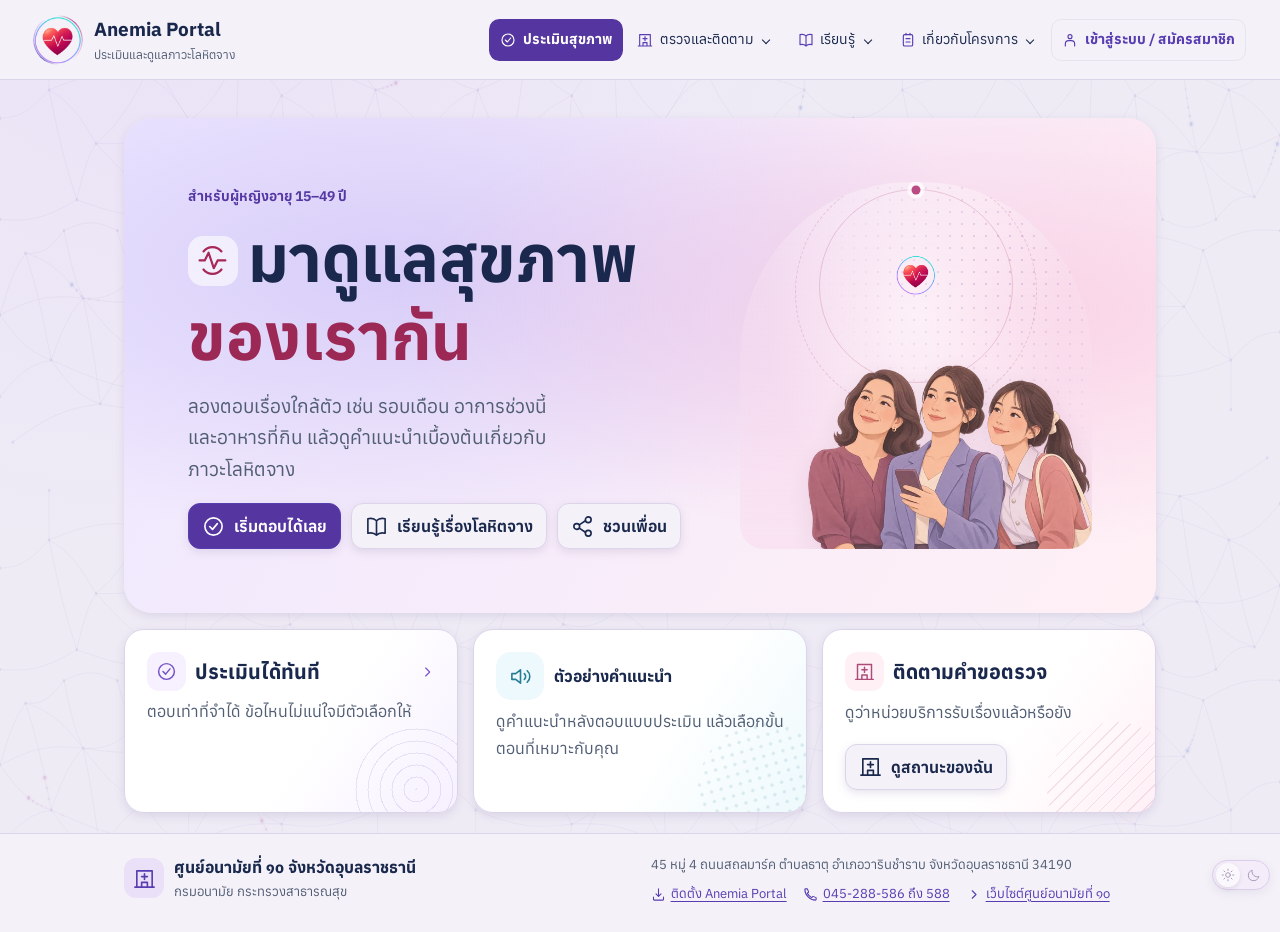
==== commit 7fb1eeda: "Place Voice Coach below the four radial features" ====
--- a/index.html
+++ b/index.html
@@ -1,4 +1,4 @@
-<!doctype html><html lang="th"><head><meta charset="utf-8"><meta name="viewport" content="width=device-width,initial-scale=1"><title>Anemia Portal | ประเมินและดูแลภาวะโลหิตจาง</title><script src="theme.js?v=5"></script><script defer src="installed-update.js"></script><script defer src="public-navigation.js?v=3"></script><link rel="stylesheet" href="style.css?v=portal-ui-v177"><link rel="manifest" href="portal.webmanifest"><link rel="apple-touch-icon" href="portal-heart-192.png"><script defer src="staff-install.js?v=9"></script><script defer src="knowledge.js"></script><script defer src="health-region-map.js"></script><script defer src="national-registry.js"></script><script defer src="admin.js?v=monthly-bars-v23"></script><script defer src="facility-directory.js"></script><script defer src="assessment-questions.js"></script><script defer src="qrcode.js?v=2.0.4"></script><script defer src="request-receipt.js?v=2"></script><script defer src="request-scanner.js?v=3"></script><script defer src="app.js?v=portal-result-v28"></script></head><body class="public-site" data-public-install-invite="home">
+<!doctype html><html lang="th"><head><meta charset="utf-8"><meta name="viewport" content="width=device-width,initial-scale=1"><title>Anemia Portal | ประเมินและดูแลภาวะโลหิตจาง</title><script src="theme.js?v=5"></script><script defer src="installed-update.js"></script><script defer src="public-navigation.js?v=3"></script><link rel="stylesheet" href="style.css?v=portal-ui-v178"><link rel="manifest" href="portal.webmanifest"><link rel="apple-touch-icon" href="portal-heart-192.png"><script defer src="staff-install.js?v=9"></script><script defer src="knowledge.js"></script><script defer src="health-region-map.js"></script><script defer src="national-registry.js"></script><script defer src="admin.js?v=monthly-bars-v23"></script><script defer src="facility-directory.js"></script><script defer src="assessment-questions.js"></script><script defer src="qrcode.js?v=2.0.4"></script><script defer src="request-receipt.js?v=2"></script><script defer src="request-scanner.js?v=3"></script><script defer src="app.js?v=portal-result-v29"></script></head><body class="public-site" data-public-install-invite="home">
 <header class="public-header"><div class="bar"><button class="brand" data-go="home"><span class="mark" data-icon="drop"></span><span>Anemia Portal<small>ประเมินและดูแลภาวะโลหิตจาง</small></span></button><a class="public-install-link" href="portal-install.html" data-public-install aria-label="ติดตั้งแอป Anemia Portal"><span data-icon="download"></span>ติดตั้งแอป</a><button class="public-menu-toggle" type="button" aria-controls="public-navigation" aria-expanded="false" hidden><span data-icon="menu"></span>เมนู</button><nav id="public-navigation" aria-label="เมนูหลัก">
   <button type="button" class="public-assessment-link" data-go="start"><span data-icon="check"></span>ประเมินสุขภาพ</button>
   <details class="public-nav-group" name="portal-navigation">
--- a/style.css
+++ b/style.css
@@ -2901,13 +2901,13 @@
 }
 .feature-orbit-links {display:none;}
 @media(min-width:980px) {
- .feature-orbit {position:relative;isolation:isolate;grid-template-columns:minmax(0,1fr) var(--feature-center) minmax(0,1fr);grid-template-rows:repeat(3,1fr);column-gap:0;row-gap:.45rem;max-width:73rem;margin:1.35rem auto .65rem;padding-inline:clamp(.35rem,1.4vw,1.1rem);--feature-center:clamp(12rem,23vw,19rem);--feature-node:3.65rem;--feature-surface:#f5f1fa;}
+ .feature-orbit {position:relative;isolation:isolate;grid-template-columns:minmax(0,1fr) var(--feature-center) minmax(0,1fr);grid-template-rows:repeat(2,1fr);column-gap:0;row-gap:1rem;max-width:73rem;margin:1.35rem auto .65rem;padding-inline:clamp(.35rem,1.4vw,1.1rem);--feature-center:clamp(12rem,23vw,19rem);--feature-node:3.65rem;--feature-surface:#f5f1fa;}
  [data-anemia-theme=dark] .feature-orbit {--feature-surface:var(--dark-surface);}
- .feature-orbit::before {content:"";position:absolute;z-index:-1;pointer-events:none;top:50%;left:50%;width:calc(var(--feature-center) + 7rem);aspect-ratio:1;transform:translate(-50%,-50%);border:clamp(.65rem,1.25vw,1.15rem) solid color-mix(in srgb,var(--violet) 14%,transparent);border-radius:50%;}
- .feature-orbit-links {display:block;position:absolute;top:0;left:50%;transform:translateX(-50%);width:calc(var(--feature-center) + var(--feature-node));height:100%;overflow:visible;fill:none;stroke:var(--feature-line);stroke-width:1.5;pointer-events:none;z-index:0;}
- .feature-orbit:not(:has(.feature-card:nth-of-type(4))) .feature-orbit-link-fourth,
- .feature-orbit:not(:has(.feature-card:nth-of-type(5))) .feature-orbit-link-fifth {display:none;}
- .feature-orbit .feature-hub {grid-area:1/2/4/3;align-self:center;justify-self:center;width:clamp(10rem,16vw,13rem);aspect-ratio:1;flex-direction:column;gap:.25rem;padding:.75rem;border:1px solid var(--feature-line);border-radius:50%;background:var(--feature-surface);z-index:1;}
+ .feature-orbit:has(.feature-card:nth-of-type(5)) {grid-template-rows:1fr 1fr auto;}
+ .feature-orbit::before {grid-area:1/2/3/3;content:"";position:absolute;z-index:-1;pointer-events:none;top:50%;left:50%;width:calc(var(--feature-center) + 4rem);aspect-ratio:1;transform:translate(-50%,-50%);border:clamp(.65rem,1.25vw,1.15rem) solid color-mix(in srgb,var(--violet) 14%,transparent);border-radius:50%;}
+ .feature-orbit-links {display:block;position:absolute;grid-area:1/1/3/-1;top:0;left:50%;transform:translateX(-50%);width:calc(var(--feature-center) + var(--feature-node));height:100%;overflow:visible;fill:none;stroke:var(--feature-line);stroke-width:1.5;pointer-events:none;z-index:0;}
+ .feature-orbit:not(:has(.feature-card:nth-of-type(4))) .feature-orbit-link-fourth {display:none;}
+ .feature-orbit .feature-hub {grid-area:1/2/3/3;align-self:center;justify-self:center;width:clamp(10rem,16vw,13rem);aspect-ratio:1;flex-direction:column;gap:.25rem;padding:.75rem;border:1px solid var(--feature-line);border-radius:50%;background:var(--feature-surface);z-index:1;}
  .feature-orbit .feature-card {display:grid;grid-template-columns:var(--feature-node) minmax(0,1fr);align-content:center;gap:.3rem clamp(.6rem,1.6vw,1.35rem);min-height:8rem;padding:.45rem 0;border:0;border-radius:0;background:none;z-index:1;}
  .feature-orbit .feature-card:is(:hover,:focus-within) {background:none;}
  .feature-orbit .feature-card > :not(.feature-card-icon) {grid-column:2;justify-self:start;text-align:left;background-color:var(--feature-surface);}
@@ -2925,8 +2925,14 @@
  .feature-orbit .feature-card:nth-of-type(1) {grid-area:1/1;}
  .feature-orbit .feature-card:nth-of-type(2) {grid-area:1/3;}
  .feature-orbit .feature-card:nth-of-type(3) {grid-area:2/1;}
- .feature-orbit .feature-card:nth-of-type(4) {grid-area:3/3;}
- .feature-orbit .feature-card:nth-of-type(5) {grid-area:3/1;}
+ .feature-orbit .feature-card:nth-of-type(4) {grid-area:2/3;}
+ .feature-orbit .feature-card:nth-of-type(5) {grid-area:3/1/4/-1;justify-self:center;width:min(100%,30rem);min-height:0;margin-top:.75rem;padding:.75rem 1.1rem;border:1px solid var(--line);border-radius:1rem;background:linear-gradient(145deg,#169b9a28,var(--feature-surface));}
+ .feature-orbit:has(.feature-card:nth-of-type(5))::after {content:"";position:absolute;grid-area:2/2/4/3;top:0;bottom:1rem;left:50%;width:1.5px;background:var(--feature-line);pointer-events:none;z-index:0;}
+ .feature-orbit .feature-card:nth-of-type(5) {grid-template-columns:var(--feature-node) minmax(0,1fr);}
+ .feature-orbit .feature-card:nth-of-type(5) .feature-card-icon {grid-column:1;}
+ .feature-orbit .feature-card:nth-of-type(5) > :not(.feature-card-icon) {grid-column:2;justify-self:start;text-align:left;background:none;}
+ .feature-orbit .feature-card:nth-of-type(5) .feature-voice-preview summary {margin-inline-start:0;}
+
  .feature-orbit .feature-card:nth-of-type(2) .feature-card-icon {background:color-mix(in srgb,#238bb8 30%,var(--feature-surface));}
  .feature-orbit .feature-card:nth-of-type(3) .feature-card-icon {background:color-mix(in srgb,#d49845 30%,var(--feature-surface));}
  .feature-orbit .feature-card:nth-of-type(4) .feature-card-icon {background:color-mix(in srgb,#ca78a8 30%,var(--feature-surface));}
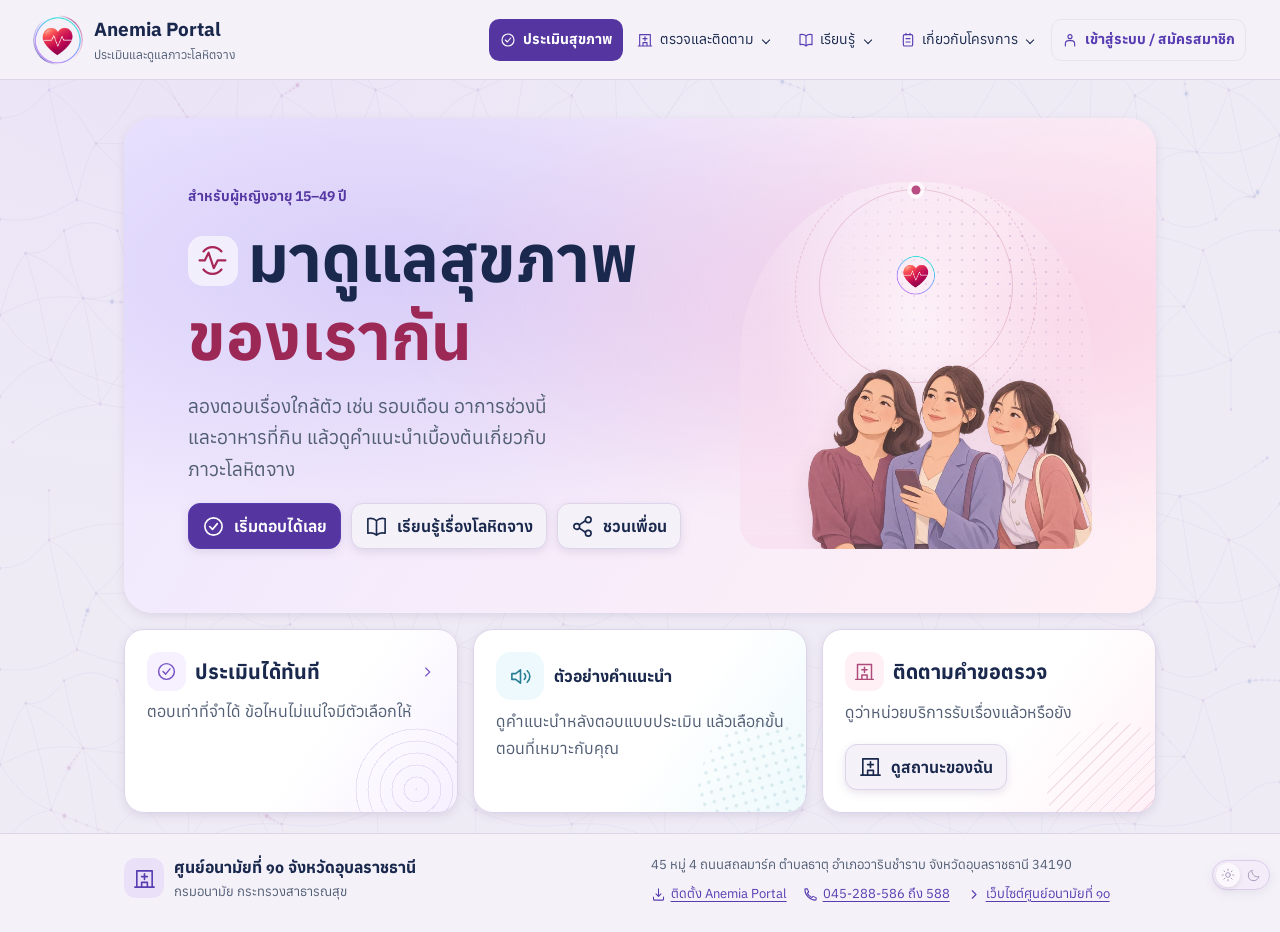
==== commit cf2aed6a: "Default the overview month filter to all months" ====
--- a/index.html
+++ b/index.html
@@ -1,4 +1,4 @@
-<!doctype html><html lang="th"><head><meta charset="utf-8"><meta name="viewport" content="width=device-width,initial-scale=1"><title>Anemia Portal | ประเมินและดูแลภาวะโลหิตจาง</title><script src="theme.js?v=5"></script><script defer src="installed-update.js"></script><script defer src="public-navigation.js?v=3"></script><link rel="stylesheet" href="style.css?v=portal-ui-v178"><link rel="manifest" href="portal.webmanifest"><link rel="apple-touch-icon" href="portal-heart-192.png"><script defer src="staff-install.js?v=9"></script><script defer src="knowledge.js"></script><script defer src="health-region-map.js"></script><script defer src="national-registry.js"></script><script defer src="admin.js?v=monthly-bars-v23"></script><script defer src="facility-directory.js"></script><script defer src="assessment-questions.js"></script><script defer src="qrcode.js?v=2.0.4"></script><script defer src="request-receipt.js?v=2"></script><script defer src="request-scanner.js?v=3"></script><script defer src="app.js?v=portal-result-v29"></script></head><body class="public-site" data-public-install-invite="home">
+<!doctype html><html lang="th"><head><meta charset="utf-8"><meta name="viewport" content="width=device-width,initial-scale=1"><title>Anemia Portal | ประเมินและดูแลภาวะโลหิตจาง</title><script src="theme.js?v=5"></script><script defer src="installed-update.js"></script><script defer src="public-navigation.js?v=3"></script><link rel="stylesheet" href="style.css?v=portal-ui-v178"><link rel="manifest" href="portal.webmanifest"><link rel="apple-touch-icon" href="portal-heart-192.png"><script defer src="staff-install.js?v=9"></script><script defer src="knowledge.js"></script><script defer src="health-region-map.js"></script><script defer src="national-registry.js"></script><script defer src="admin.js?v=monthly-bars-v24"></script><script defer src="facility-directory.js"></script><script defer src="assessment-questions.js"></script><script defer src="qrcode.js?v=2.0.4"></script><script defer src="request-receipt.js?v=2"></script><script defer src="request-scanner.js?v=3"></script><script defer src="app.js?v=portal-result-v29"></script></head><body class="public-site" data-public-install-invite="home">
 <header class="public-header"><div class="bar"><button class="brand" data-go="home"><span class="mark" data-icon="drop"></span><span>Anemia Portal<small>ประเมินและดูแลภาวะโลหิตจาง</small></span></button><a class="public-install-link" href="portal-install.html" data-public-install aria-label="ติดตั้งแอป Anemia Portal"><span data-icon="download"></span>ติดตั้งแอป</a><button class="public-menu-toggle" type="button" aria-controls="public-navigation" aria-expanded="false" hidden><span data-icon="menu"></span>เมนู</button><nav id="public-navigation" aria-label="เมนูหลัก">
   <button type="button" class="public-assessment-link" data-go="start"><span data-icon="check"></span>ประเมินสุขภาพ</button>
   <details class="public-nav-group" name="portal-navigation">
--- a/style.css
+++ b/style.css
@@ -868,8 +868,6 @@
  .hosted-kpis:has(.admin-kpi-copy) { grid-template-columns:1fr; }
  .hosted-kpis .card { min-height:0; }
 }
-.hosted-sample-caption { display:flex; align-items:center; flex-wrap:wrap; gap:7px 10px; margin:0 0 12px; padding:8px 11px; border:1px solid #e5d7f1; border-radius:10px; background:#f4ecfa; color:#4f376b; font-size:14px; }
-.hosted-sample-caption strong { flex:none; }
 .hosted-registry-section { margin-top:20px; }
 .hosted-registry-section > h2 { margin:0 0 9px; font-size:19px; }
 .admin-access-form { display:grid; gap:4px; }
@@ -1134,7 +1132,9 @@
  position:relative;z-index:6;isolation:isolate;padding:clamp(.7rem,2.4vw,1.5rem);
  background:radial-gradient(ellipse at 79% 0%,#654581 0%,transparent 64%),linear-gradient(115deg,#241a3d,#392656);
 }
-.workspace-header-art {position:absolute;inset:0;z-index:-1;pointer-events:none;background:repeating-radial-gradient(ellipse at 76% -50%,transparent 0 21px,#e8cdff24 22px,transparent 23px 40px);mask-image:linear-gradient(100deg,transparent 30%,#000 62%,transparent 98%);}
+.workspace-header-art {position:absolute;inset:0;border-radius:inherit;overflow:hidden;z-index:-1;pointer-events:none;background:repeating-radial-gradient(ellipse at 76% -50%,transparent 0 21px,#e8cdff24 22px,transparent 23px 40px);mask-image:linear-gradient(100deg,transparent 30%,#000 62%,transparent 98%);}
+.workspace-header-art:has(.portal-neural-header) {background:none;mask-image:linear-gradient(90deg,#000 0%,#000 52%,#0009 82%,#0005);}
+.portal-neural-header {opacity:.34;}
 .hosted-workspace .admin-top-main {display:flex;position:relative;align-items:center;justify-content:space-between;flex-wrap:wrap;gap:.8rem;margin:0 0 .9rem;}
 .hosted-workspace .admin-brand {align-items:center;gap:.75rem;min-width:0;}
 .hosted-workspace .admin-brand strong {font-size:clamp(1.15rem,3vw,1.65rem);line-height:1.18;}
@@ -1300,7 +1300,7 @@
 :root[data-anemia-theme=dark] {color-scheme:dark;--ink:#f1eafb;--muted:#c6b9d7;--violet:#d5bbff;--line:#493b59;--pink:#f5a6c3;}
 [data-anemia-theme=dark] body {background:#17121f;color:var(--ink);}
 [data-anemia-theme=dark] :is(.public-header,.site-footer,.panel,.card,.admin-content,.staff-access-main .staff-access-card,.workspace-dialog,.hosted-menu-links) {background-color:#21192c;color:var(--ink);border-color:var(--line);}
-[data-anemia-theme=dark] :is(.site-footer,.admin-table thead,.admin-table tbody tr:nth-child(even),.hosted-sample-caption,.notice,.staff-access-alert) {background-color:#2c2138;color:var(--muted);border-color:var(--line);}
+[data-anemia-theme=dark] :is(.site-footer,.admin-table thead,.admin-table tbody tr:nth-child(even),.notice,.staff-access-alert) {background-color:#2c2138;color:var(--muted);border-color:var(--line);}
 [data-anemia-theme=dark] :is(.hero,.knowledge-hero,.question-scene,.result-summary,.data-cta,.status,.sample-shortcuts a) {background:#30213e;color:var(--ink);border-color:var(--line);}
 [data-anemia-theme=dark] :is(button:not(.primary):not(.theme-float),a.action:not(.primary),select,input:not([type=radio]):not([type=checkbox]),textarea) {color:var(--ink);border-color:var(--line);}
 [data-anemia-theme=dark] :is(button:not(.primary):not(.theme-float):not(.admin-tab),a.action:not(.primary),select,input:not([type=radio]):not([type=checkbox]),textarea) {background-color:#2c2038;}
@@ -2542,11 +2542,6 @@
  font-weight:800;
 }
 
-.province-report-source {justify-content:space-between;gap:.6rem;flex-wrap:wrap;}
-.province-report-source .action {
- padding:.35rem .65rem;border:1px solid var(--line);border-radius:.65rem;
- text-decoration:none;color:var(--ink);box-shadow:none;
-}
 .staff-dashboard-page .province-report-toolbar {align-items:flex-end;padding:.8rem 1rem;gap:.75rem 1rem;}
 .staff-dashboard-page .province-report-toolbar .hosted-filter-row {margin:0;width:auto;}
 .staff-dashboard-page .province-report-toolbar .hosted-filter-row label {flex:0 1 auto;}
@@ -2940,3 +2935,14 @@
  .feature-orbit .feature-card:nth-of-type(2n+1) .feature-voice-preview summary {margin-inline-start:auto;}
  .feature-orbit .feature-voice-preview .voice-coach {text-align:start;}
 }
+
+.workspace-data-mode {display:flex;justify-content:flex-end;padding:.35rem clamp(.65rem,2.4vw,1.5rem);border-bottom:1px solid var(--line);}
+.workspace-data-mode button {display:inline-flex;align-items:center;gap:.5rem;min-height:36px;padding:.2rem .4rem;font-size:.83rem;color:var(--muted);}
+.workspace-data-mode button:hover {background:color-mix(in srgb,var(--violet) 10%,transparent);}
+.workspace-data-mode button[aria-checked=false] .workspace-data-live,
+.workspace-data-mode button[aria-checked=true] .workspace-data-sample {color:var(--ink);font-weight:750;}
+.workspace-data-track {position:relative;display:inline-block;width:2.2rem;height:1.2rem;flex:none;border:1px solid var(--line);border-radius:1rem;background:color-mix(in srgb,var(--muted) 20%,transparent);}
+.workspace-data-track::before {content:"";position:absolute;top:50%;left:.15rem;width:.78rem;height:.78rem;border-radius:50%;background:var(--ink);transform:translateY(-50%);transition:transform .18s;}
+.workspace-data-mode button[aria-checked=true] .workspace-data-track {background:color-mix(in srgb,var(--violet) 52%,transparent);}
+.workspace-data-mode button[aria-checked=true] .workspace-data-track::before {transform:translate(.95rem,-50%);}
+@media(prefers-reduced-motion:reduce) {.workspace-data-track::before {transition:none;}}
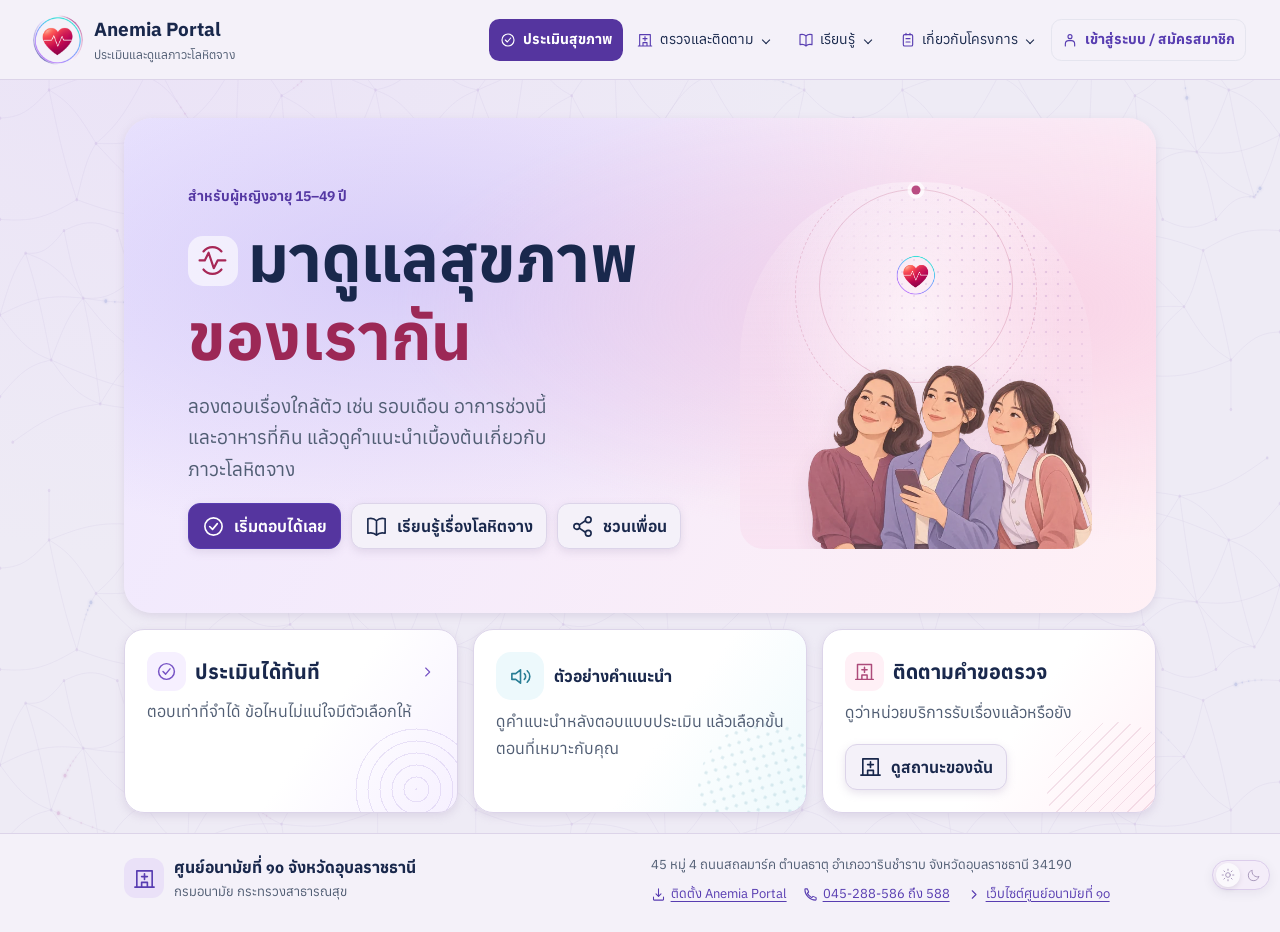
==== commit 196a5f4f: "Allow switching between overview metric cards" ====
--- a/index.html
+++ b/index.html
@@ -1,4 +1,4 @@
-<!doctype html><html lang="th"><head><meta charset="utf-8"><meta name="viewport" content="width=device-width,initial-scale=1"><title>Anemia Portal | ประเมินและดูแลภาวะโลหิตจาง</title><script src="theme.js?v=5"></script><script defer src="installed-update.js"></script><script defer src="public-navigation.js?v=3"></script><link rel="stylesheet" href="style.css?v=portal-ui-v178"><link rel="manifest" href="portal.webmanifest"><link rel="apple-touch-icon" href="portal-heart-192.png"><script defer src="staff-install.js?v=9"></script><script defer src="knowledge.js"></script><script defer src="health-region-map.js"></script><script defer src="national-registry.js"></script><script defer src="admin.js?v=monthly-bars-v24"></script><script defer src="facility-directory.js"></script><script defer src="assessment-questions.js"></script><script defer src="qrcode.js?v=2.0.4"></script><script defer src="request-receipt.js?v=2"></script><script defer src="request-scanner.js?v=3"></script><script defer src="app.js?v=portal-result-v29"></script></head><body class="public-site" data-public-install-invite="home">
+<!doctype html><html lang="th"><head><meta charset="utf-8"><meta name="viewport" content="width=device-width,initial-scale=1"><title>Anemia Portal | ประเมินและดูแลภาวะโลหิตจาง</title><script src="theme.js?v=5"></script><script defer src="installed-update.js"></script><script defer src="public-navigation.js?v=3"></script><link rel="stylesheet" href="style.css?v=portal-ui-v178"><link rel="manifest" href="portal.webmanifest"><link rel="apple-touch-icon" href="portal-heart-192.png"><script defer src="staff-install.js?v=9"></script><script defer src="knowledge.js"></script><script defer src="health-region-map.js"></script><script defer src="national-registry.js"></script><script defer src="admin.js?v=monthly-bars-v25"></script><script defer src="facility-directory.js"></script><script defer src="assessment-questions.js"></script><script defer src="qrcode.js?v=2.0.4"></script><script defer src="request-receipt.js?v=2"></script><script defer src="request-scanner.js?v=3"></script><script defer src="app.js?v=portal-result-v29"></script></head><body class="public-site" data-public-install-invite="home">
 <header class="public-header"><div class="bar"><button class="brand" data-go="home"><span class="mark" data-icon="drop"></span><span>Anemia Portal<small>ประเมินและดูแลภาวะโลหิตจาง</small></span></button><a class="public-install-link" href="portal-install.html" data-public-install aria-label="ติดตั้งแอป Anemia Portal"><span data-icon="download"></span>ติดตั้งแอป</a><button class="public-menu-toggle" type="button" aria-controls="public-navigation" aria-expanded="false" hidden><span data-icon="menu"></span>เมนู</button><nav id="public-navigation" aria-label="เมนูหลัก">
   <button type="button" class="public-assessment-link" data-go="start"><span data-icon="check"></span>ประเมินสุขภาพ</button>
   <details class="public-nav-group" name="portal-navigation">
--- a/style.css
+++ b/style.css
@@ -2946,3 +2946,6 @@
 .workspace-data-mode button[aria-checked=true] .workspace-data-track {background:color-mix(in srgb,var(--violet) 52%,transparent);}
 .workspace-data-mode button[aria-checked=true] .workspace-data-track::before {transform:translate(.95rem,-50%);}
 @media(prefers-reduced-motion:reduce) {.workspace-data-track::before {transition:none;}}
+
+#hosted-sample-dashboard [data-overview-metric][aria-pressed=true] {border-color:var(--violet);background:color-mix(in srgb,var(--violet) 11%,transparent);}
+#hosted-sample-dashboard .admin-table .overview-metric-column {background:color-mix(in srgb,var(--violet) 14%,transparent);font-weight:700;}
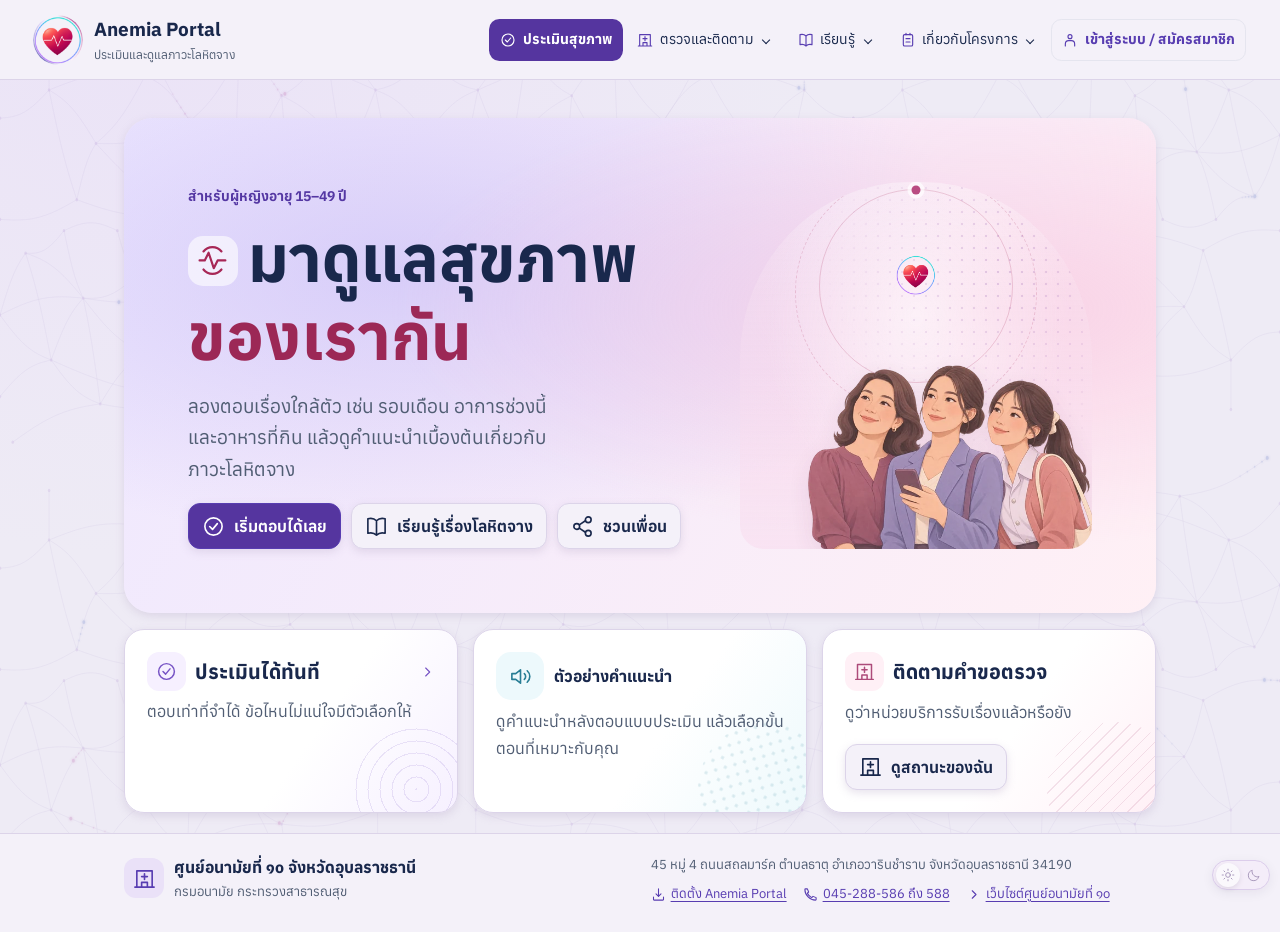
==== commit d3cd1c57: "Summarize the nationwide overview table by health region" ====
--- a/index.html
+++ b/index.html
@@ -1,4 +1,4 @@
-<!doctype html><html lang="th"><head><meta charset="utf-8"><meta name="viewport" content="width=device-width,initial-scale=1"><title>Anemia Portal | ประเมินและดูแลภาวะโลหิตจาง</title><script src="theme.js?v=5"></script><script defer src="installed-update.js"></script><script defer src="public-navigation.js?v=3"></script><link rel="stylesheet" href="style.css?v=portal-ui-v178"><link rel="manifest" href="portal.webmanifest"><link rel="apple-touch-icon" href="portal-heart-192.png"><script defer src="staff-install.js?v=9"></script><script defer src="knowledge.js"></script><script defer src="health-region-map.js"></script><script defer src="national-registry.js"></script><script defer src="admin.js?v=monthly-bars-v25"></script><script defer src="facility-directory.js"></script><script defer src="assessment-questions.js"></script><script defer src="qrcode.js?v=2.0.4"></script><script defer src="request-receipt.js?v=2"></script><script defer src="request-scanner.js?v=3"></script><script defer src="app.js?v=portal-result-v29"></script></head><body class="public-site" data-public-install-invite="home">
+<!doctype html><html lang="th"><head><meta charset="utf-8"><meta name="viewport" content="width=device-width,initial-scale=1"><title>Anemia Portal | ประเมินและดูแลภาวะโลหิตจาง</title><script src="theme.js?v=5"></script><script defer src="installed-update.js"></script><script defer src="public-navigation.js?v=3"></script><link rel="stylesheet" href="style.css?v=portal-ui-v178"><link rel="manifest" href="portal.webmanifest"><link rel="apple-touch-icon" href="portal-heart-192.png"><script defer src="staff-install.js?v=9"></script><script defer src="knowledge.js"></script><script defer src="health-region-map.js"></script><script defer src="national-registry.js"></script><script defer src="admin.js?v=monthly-bars-v26"></script><script defer src="facility-directory.js"></script><script defer src="assessment-questions.js"></script><script defer src="qrcode.js?v=2.0.4"></script><script defer src="request-receipt.js?v=2"></script><script defer src="request-scanner.js?v=3"></script><script defer src="app.js?v=portal-result-v29"></script></head><body class="public-site" data-public-install-invite="home">
 <header class="public-header"><div class="bar"><button class="brand" data-go="home"><span class="mark" data-icon="drop"></span><span>Anemia Portal<small>ประเมินและดูแลภาวะโลหิตจาง</small></span></button><a class="public-install-link" href="portal-install.html" data-public-install aria-label="ติดตั้งแอป Anemia Portal"><span data-icon="download"></span>ติดตั้งแอป</a><button class="public-menu-toggle" type="button" aria-controls="public-navigation" aria-expanded="false" hidden><span data-icon="menu"></span>เมนู</button><nav id="public-navigation" aria-label="เมนูหลัก">
   <button type="button" class="public-assessment-link" data-go="start"><span data-icon="check"></span>ประเมินสุขภาพ</button>
   <details class="public-nav-group" name="portal-navigation">
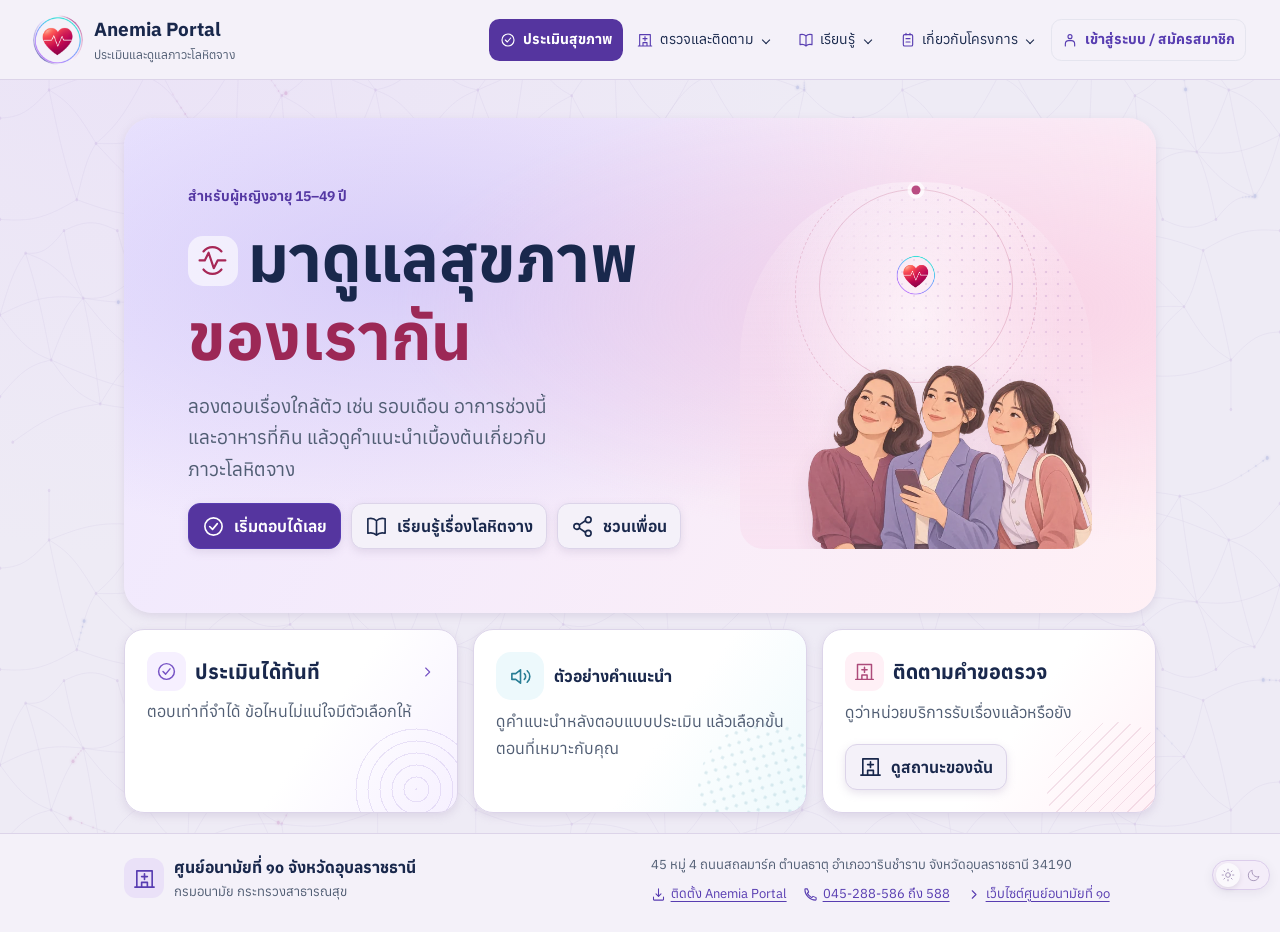
==== commit bd2cd320: "Paginate overview rows and simplify month labels" ====
--- a/index.html
+++ b/index.html
@@ -1,4 +1,4 @@
-<!doctype html><html lang="th"><head><meta charset="utf-8"><meta name="viewport" content="width=device-width,initial-scale=1"><title>Anemia Portal | ประเมินและดูแลภาวะโลหิตจาง</title><script src="theme.js?v=5"></script><script defer src="installed-update.js"></script><script defer src="public-navigation.js?v=3"></script><link rel="stylesheet" href="style.css?v=portal-ui-v178"><link rel="manifest" href="portal.webmanifest"><link rel="apple-touch-icon" href="portal-heart-192.png"><script defer src="staff-install.js?v=9"></script><script defer src="knowledge.js"></script><script defer src="health-region-map.js"></script><script defer src="national-registry.js"></script><script defer src="admin.js?v=monthly-bars-v26"></script><script defer src="facility-directory.js"></script><script defer src="assessment-questions.js"></script><script defer src="qrcode.js?v=2.0.4"></script><script defer src="request-receipt.js?v=2"></script><script defer src="request-scanner.js?v=3"></script><script defer src="app.js?v=portal-result-v29"></script></head><body class="public-site" data-public-install-invite="home">
+<!doctype html><html lang="th"><head><meta charset="utf-8"><meta name="viewport" content="width=device-width,initial-scale=1"><title>Anemia Portal | ประเมินและดูแลภาวะโลหิตจาง</title><script src="theme.js?v=5"></script><script defer src="installed-update.js"></script><script defer src="public-navigation.js?v=3"></script><link rel="stylesheet" href="style.css?v=portal-ui-v178"><link rel="manifest" href="portal.webmanifest"><link rel="apple-touch-icon" href="portal-heart-192.png"><script defer src="staff-install.js?v=9"></script><script defer src="knowledge.js"></script><script defer src="health-region-map.js"></script><script defer src="national-registry.js"></script><script defer src="admin.js?v=monthly-bars-v27"></script><script defer src="facility-directory.js"></script><script defer src="assessment-questions.js"></script><script defer src="qrcode.js?v=2.0.4"></script><script defer src="request-receipt.js?v=2"></script><script defer src="request-scanner.js?v=3"></script><script defer src="app.js?v=portal-result-v29"></script></head><body class="public-site" data-public-install-invite="home">
 <header class="public-header"><div class="bar"><button class="brand" data-go="home"><span class="mark" data-icon="drop"></span><span>Anemia Portal<small>ประเมินและดูแลภาวะโลหิตจาง</small></span></button><a class="public-install-link" href="portal-install.html" data-public-install aria-label="ติดตั้งแอป Anemia Portal"><span data-icon="download"></span>ติดตั้งแอป</a><button class="public-menu-toggle" type="button" aria-controls="public-navigation" aria-expanded="false" hidden><span data-icon="menu"></span>เมนู</button><nav id="public-navigation" aria-label="เมนูหลัก">
   <button type="button" class="public-assessment-link" data-go="start"><span data-icon="check"></span>ประเมินสุขภาพ</button>
   <details class="public-nav-group" name="portal-navigation">
--- a/style.css
+++ b/style.css
@@ -2949,3 +2949,8 @@
 
 #hosted-sample-dashboard [data-overview-metric][aria-pressed=true] {border-color:var(--violet);background:color-mix(in srgb,var(--violet) 11%,transparent);}
 #hosted-sample-dashboard .admin-table .overview-metric-column {background:color-mix(in srgb,var(--violet) 14%,transparent);font-weight:700;}
+
+.overview-report-pages {display:flex;align-items:center;justify-content:flex-end;flex-wrap:wrap;gap:.45rem .75rem;margin-top:.75rem;color:var(--muted);font-size:.86rem;}
+.overview-report-pages > [role=status] {margin-inline-end:auto;}
+.overview-report-pages .action {padding:.3rem .65rem;min-height:36px;}
+.overview-report-pages .action:disabled {opacity:.5;cursor:default;}
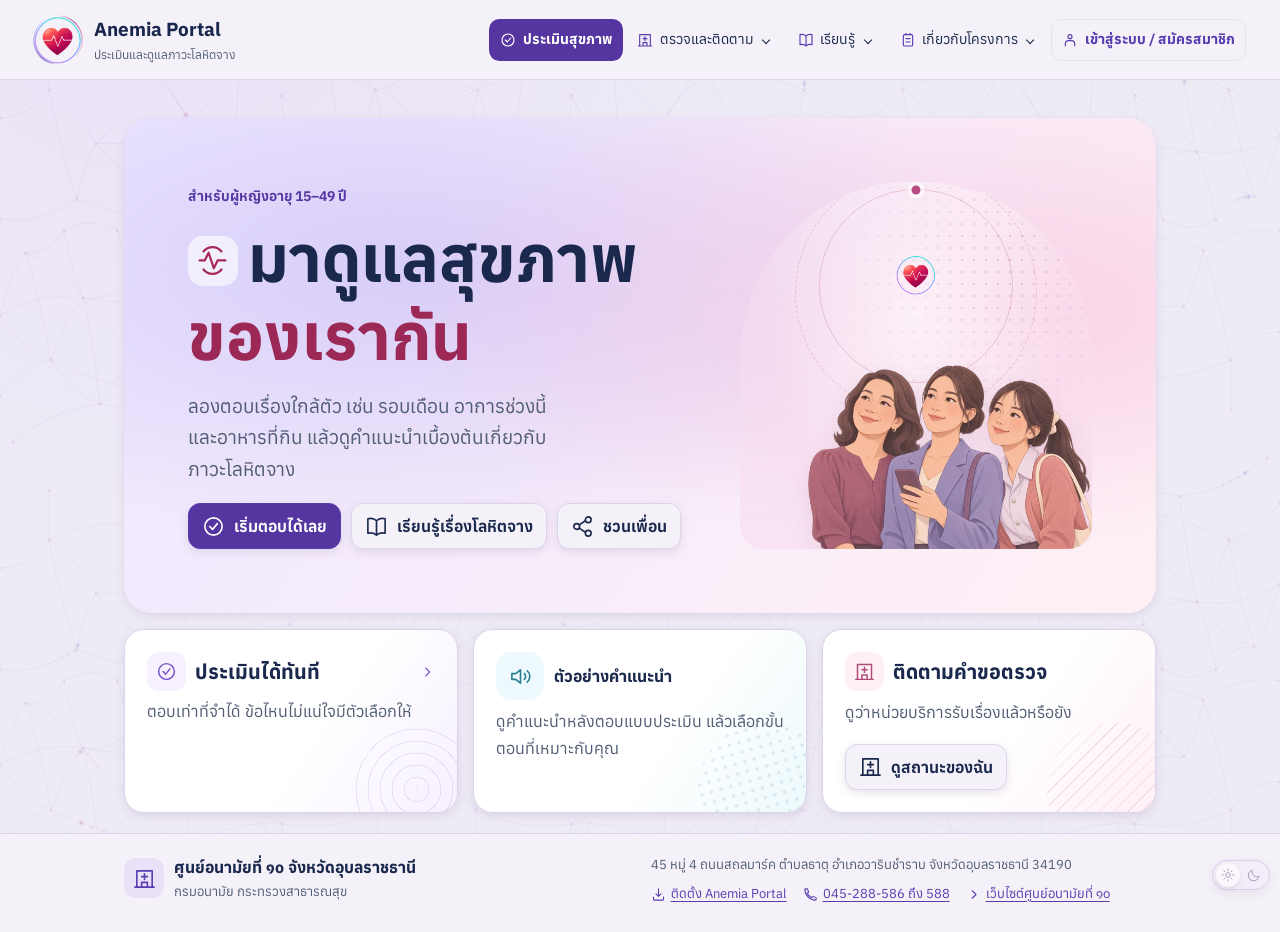
==== commit 3c2216d6: "Omit Buddhist years from overview table period cells" ====
--- a/index.html
+++ b/index.html
@@ -1,4 +1,4 @@
-<!doctype html><html lang="th"><head><meta charset="utf-8"><meta name="viewport" content="width=device-width,initial-scale=1"><title>Anemia Portal | ประเมินและดูแลภาวะโลหิตจาง</title><script src="theme.js?v=5"></script><script defer src="installed-update.js"></script><script defer src="public-navigation.js?v=3"></script><link rel="stylesheet" href="style.css?v=portal-ui-v178"><link rel="manifest" href="portal.webmanifest"><link rel="apple-touch-icon" href="portal-heart-192.png"><script defer src="staff-install.js?v=9"></script><script defer src="knowledge.js"></script><script defer src="health-region-map.js"></script><script defer src="national-registry.js"></script><script defer src="admin.js?v=monthly-bars-v27"></script><script defer src="facility-directory.js"></script><script defer src="assessment-questions.js"></script><script defer src="qrcode.js?v=2.0.4"></script><script defer src="request-receipt.js?v=2"></script><script defer src="request-scanner.js?v=3"></script><script defer src="app.js?v=portal-result-v29"></script></head><body class="public-site" data-public-install-invite="home">
+<!doctype html><html lang="th"><head><meta charset="utf-8"><meta name="viewport" content="width=device-width,initial-scale=1"><title>Anemia Portal | ประเมินและดูแลภาวะโลหิตจาง</title><script src="theme.js?v=5"></script><script defer src="installed-update.js"></script><script defer src="public-navigation.js?v=3"></script><link rel="stylesheet" href="style.css?v=portal-ui-v178"><link rel="manifest" href="portal.webmanifest"><link rel="apple-touch-icon" href="portal-heart-192.png"><script defer src="staff-install.js?v=9"></script><script defer src="knowledge.js"></script><script defer src="health-region-map.js"></script><script defer src="national-registry.js"></script><script defer src="admin.js?v=monthly-bars-v28"></script><script defer src="facility-directory.js"></script><script defer src="assessment-questions.js"></script><script defer src="qrcode.js?v=2.0.4"></script><script defer src="request-receipt.js?v=2"></script><script defer src="request-scanner.js?v=3"></script><script defer src="app.js?v=portal-result-v29"></script></head><body class="public-site" data-public-install-invite="home">
 <header class="public-header"><div class="bar"><button class="brand" data-go="home"><span class="mark" data-icon="drop"></span><span>Anemia Portal<small>ประเมินและดูแลภาวะโลหิตจาง</small></span></button><a class="public-install-link" href="portal-install.html" data-public-install aria-label="ติดตั้งแอป Anemia Portal"><span data-icon="download"></span>ติดตั้งแอป</a><button class="public-menu-toggle" type="button" aria-controls="public-navigation" aria-expanded="false" hidden><span data-icon="menu"></span>เมนู</button><nav id="public-navigation" aria-label="เมนูหลัก">
   <button type="button" class="public-assessment-link" data-go="start"><span data-icon="check"></span>ประเมินสุขภาพ</button>
   <details class="public-nav-group" name="portal-navigation">
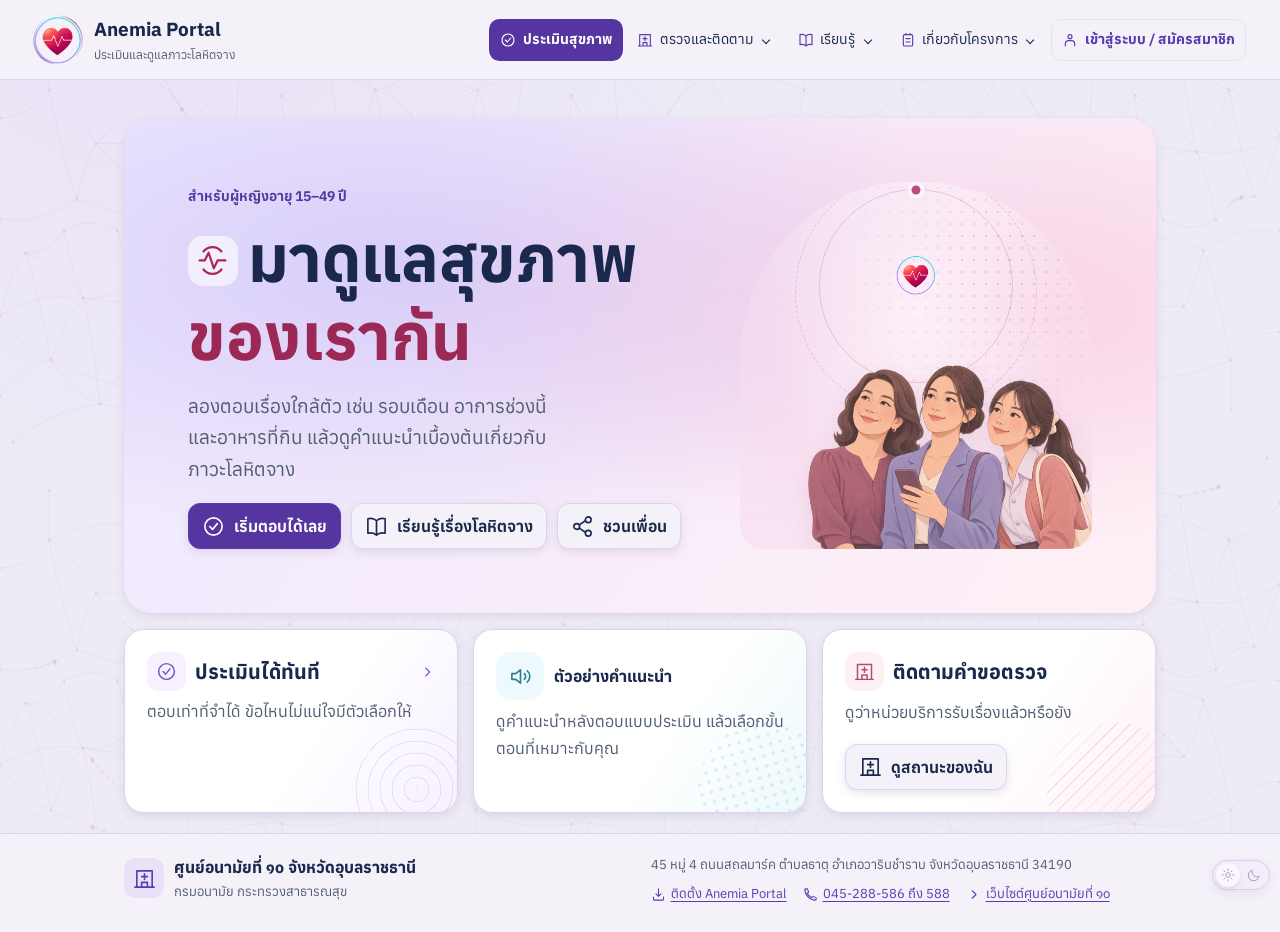
==== commit d61bb61d: "Show all health regions without overview pagination" ====
--- a/index.html
+++ b/index.html
@@ -1,4 +1,4 @@
-<!doctype html><html lang="th"><head><meta charset="utf-8"><meta name="viewport" content="width=device-width,initial-scale=1"><title>Anemia Portal | ประเมินและดูแลภาวะโลหิตจาง</title><script src="theme.js?v=5"></script><script defer src="installed-update.js"></script><script defer src="public-navigation.js?v=3"></script><link rel="stylesheet" href="style.css?v=portal-ui-v178"><link rel="manifest" href="portal.webmanifest"><link rel="apple-touch-icon" href="portal-heart-192.png"><script defer src="staff-install.js?v=9"></script><script defer src="knowledge.js"></script><script defer src="health-region-map.js"></script><script defer src="national-registry.js"></script><script defer src="admin.js?v=monthly-bars-v28"></script><script defer src="facility-directory.js"></script><script defer src="assessment-questions.js"></script><script defer src="qrcode.js?v=2.0.4"></script><script defer src="request-receipt.js?v=2"></script><script defer src="request-scanner.js?v=3"></script><script defer src="app.js?v=portal-result-v29"></script></head><body class="public-site" data-public-install-invite="home">
+<!doctype html><html lang="th"><head><meta charset="utf-8"><meta name="viewport" content="width=device-width,initial-scale=1"><title>Anemia Portal | ประเมินและดูแลภาวะโลหิตจาง</title><script src="theme.js?v=5"></script><script defer src="installed-update.js"></script><script defer src="public-navigation.js?v=3"></script><link rel="stylesheet" href="style.css?v=portal-ui-v178"><link rel="manifest" href="portal.webmanifest"><link rel="apple-touch-icon" href="portal-heart-192.png"><script defer src="staff-install.js?v=9"></script><script defer src="knowledge.js"></script><script defer src="health-region-map.js"></script><script defer src="national-registry.js"></script><script defer src="admin.js?v=monthly-bars-v29"></script><script defer src="facility-directory.js"></script><script defer src="assessment-questions.js"></script><script defer src="qrcode.js?v=2.0.4"></script><script defer src="request-receipt.js?v=2"></script><script defer src="request-scanner.js?v=3"></script><script defer src="app.js?v=portal-result-v29"></script></head><body class="public-site" data-public-install-invite="home">
 <header class="public-header"><div class="bar"><button class="brand" data-go="home"><span class="mark" data-icon="drop"></span><span>Anemia Portal<small>ประเมินและดูแลภาวะโลหิตจาง</small></span></button><a class="public-install-link" href="portal-install.html" data-public-install aria-label="ติดตั้งแอป Anemia Portal"><span data-icon="download"></span>ติดตั้งแอป</a><button class="public-menu-toggle" type="button" aria-controls="public-navigation" aria-expanded="false" hidden><span data-icon="menu"></span>เมนู</button><nav id="public-navigation" aria-label="เมนูหลัก">
   <button type="button" class="public-assessment-link" data-go="start"><span data-icon="check"></span>ประเมินสุขภาพ</button>
   <details class="public-nav-group" name="portal-navigation">
--- a/style.css
+++ b/style.css
@@ -2949,8 +2949,3 @@
 
 #hosted-sample-dashboard [data-overview-metric][aria-pressed=true] {border-color:var(--violet);background:color-mix(in srgb,var(--violet) 11%,transparent);}
 #hosted-sample-dashboard .admin-table .overview-metric-column {background:color-mix(in srgb,var(--violet) 14%,transparent);font-weight:700;}
-
-.overview-report-pages {display:flex;align-items:center;justify-content:flex-end;flex-wrap:wrap;gap:.45rem .75rem;margin-top:.75rem;color:var(--muted);font-size:.86rem;}
-.overview-report-pages > [role=status] {margin-inline-end:auto;}
-.overview-report-pages .action {padding:.3rem .65rem;min-height:36px;}
-.overview-report-pages .action:disabled {opacity:.5;cursor:default;}
